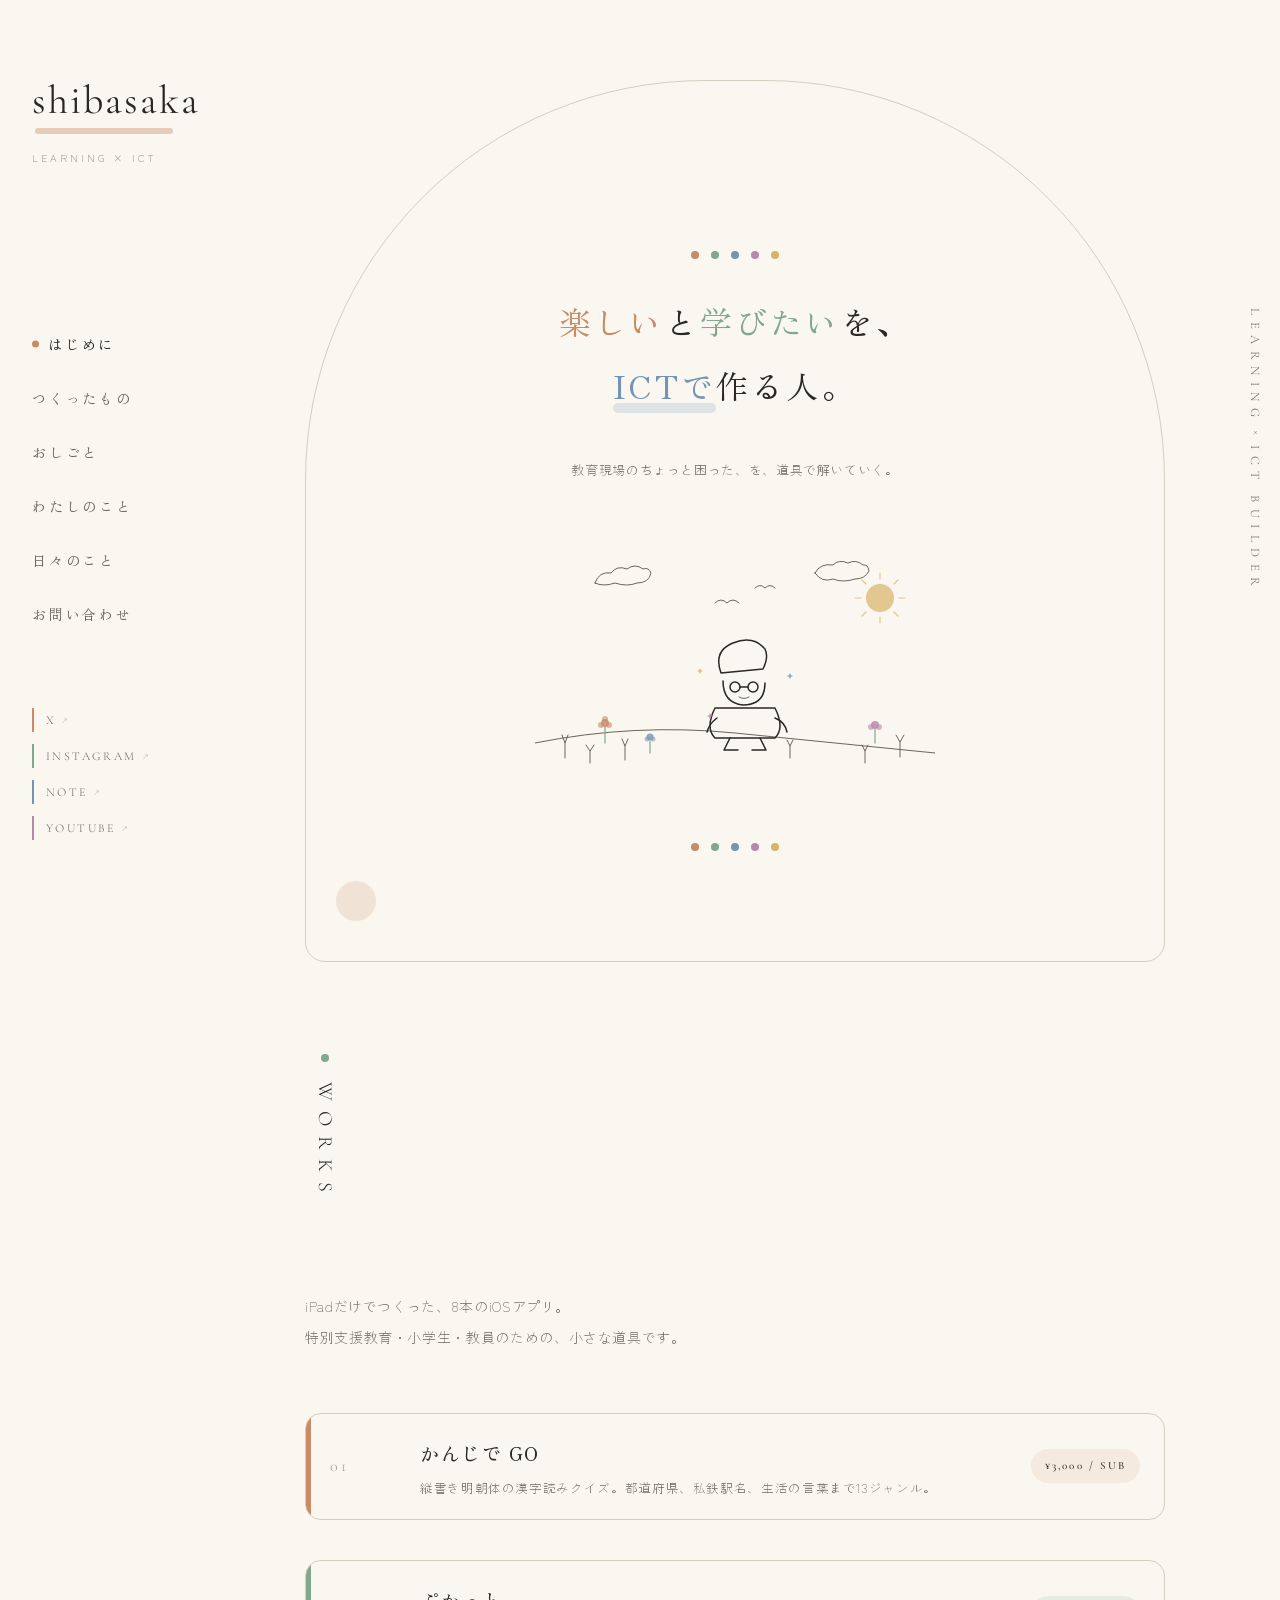
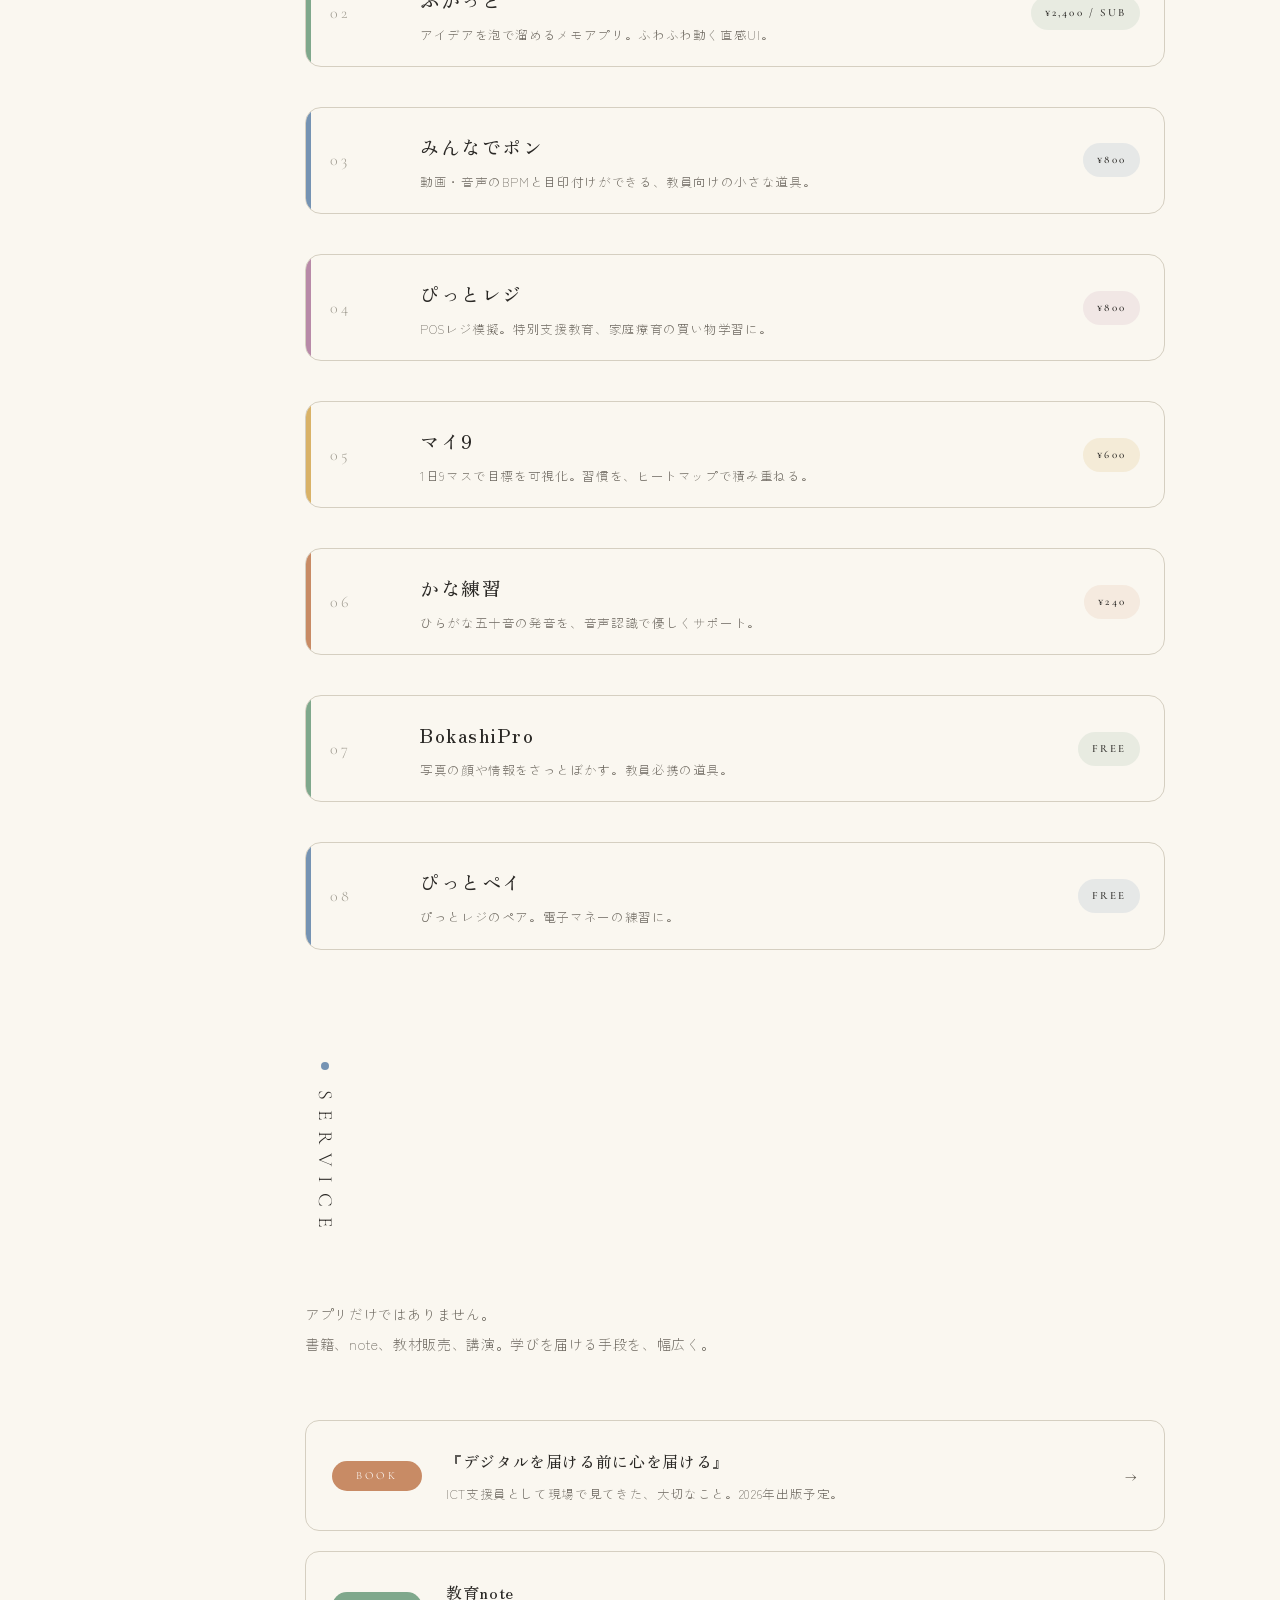
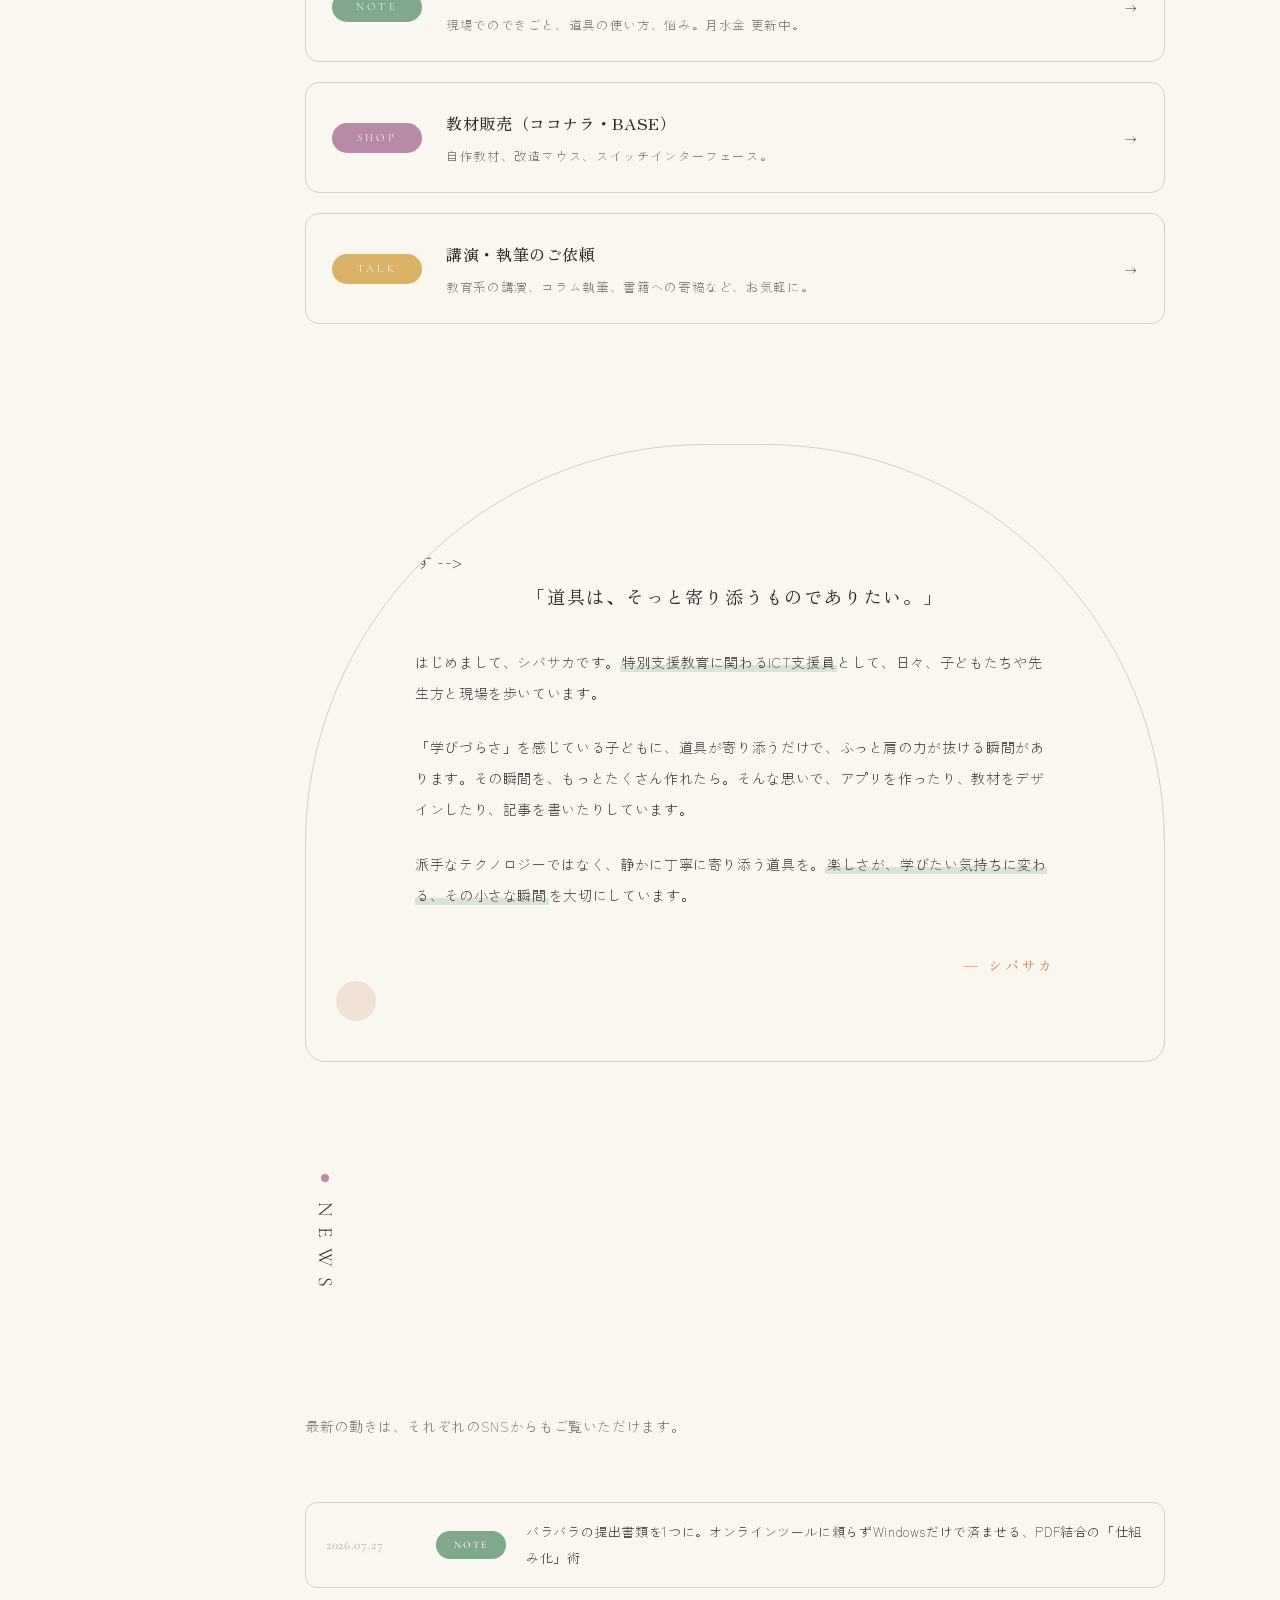
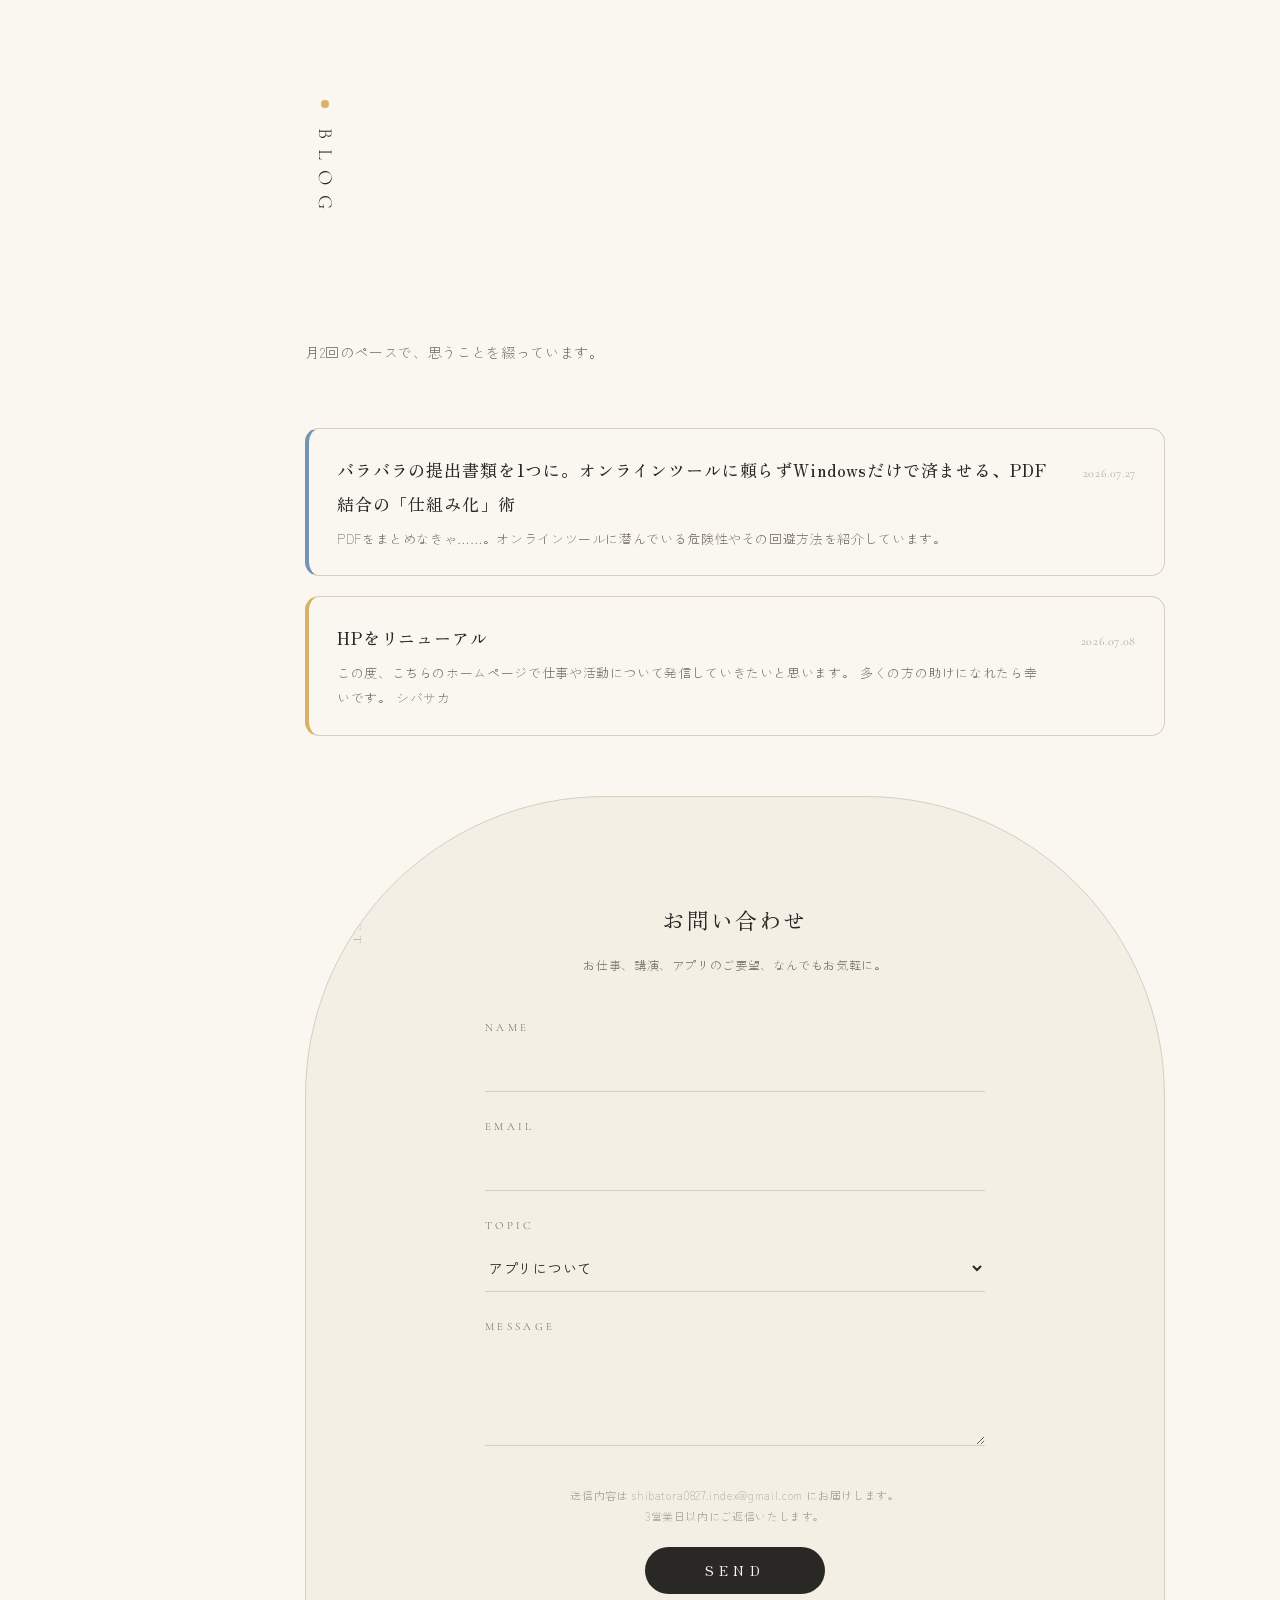
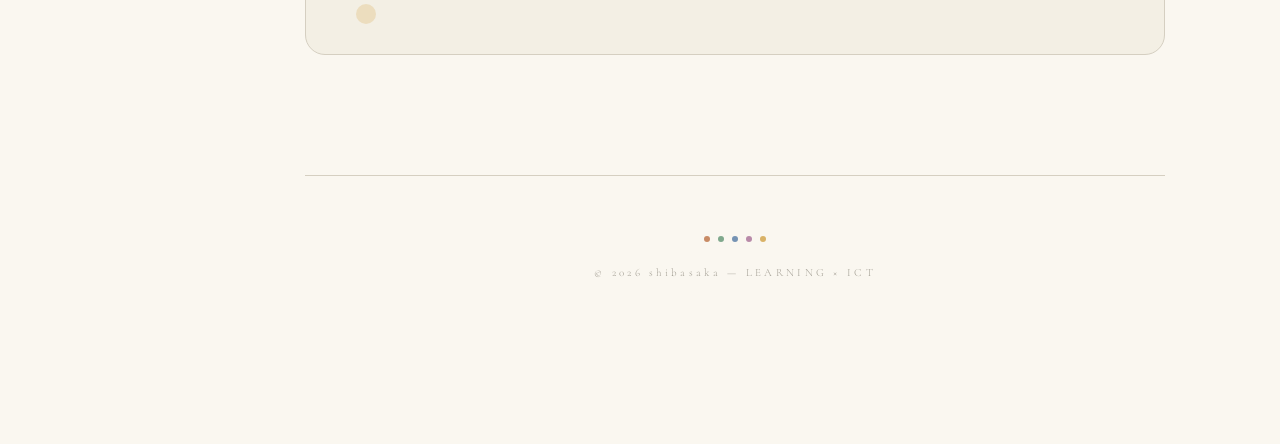
==== index.html @ 0d9b1c70 "ニュースとブログの更新" ====
<!DOCTYPE html>
<html lang="ja">
<head>
<meta charset="UTF-8">
<meta name="viewport" content="width=device-width, initial-scale=1.0">
<title>シバサカ｜楽しいと学びたいを、ICTで作る人</title>
<link rel="preconnect" href="https://fonts.googleapis.com">
<link rel="preconnect" href="https://fonts.gstatic.com" crossorigin>
<link href="https://fonts.googleapis.com/css2?family=Zen+Old+Mincho:wght@400;500;700&family=Zen+Kaku+Gothic+New:wght@300;400;500&family=Cormorant+Garamond:wght@300;400;500&display=swap" rel="stylesheet">
<style>
:root {
  --paper: #FAF7F0;
  --paper-2: #F3EFE4;
  --ink: #2A2825;
  --ink-mid: #6B665D;
  --ink-light: #A39F94;
  --line: #D5CFC1;
  /* アクセントカラー：5色をポイント使い */
  --c1: #C88B65;  /* くすみコーラル（温かみ） */
  --c2: #7FA88C;  /* くすみグリーン（自然・成長） */
  --c3: #7593B3;  /* くすみブルー（信頼・水色） */
  --c4: #B88AA8;  /* くすみパープル（遊び心） */
  --c5: #D9B267;  /* くすみゴールド（品格） */
}

* { margin: 0; padding: 0; box-sizing: border-box; }
html { scroll-behavior: smooth; }
body {
  font-family: 'Zen Kaku Gothic New', -apple-system, sans-serif;
  font-weight: 300;
  color: var(--ink);
  background: var(--paper);
  line-height: 2;
  letter-spacing: 0.04em;
  overflow-x: hidden;
}
.mincho {
  font-family: 'Zen Old Mincho', serif;
  font-weight: 400;
  letter-spacing: 0.1em;
}
a { color: inherit; text-decoration: none; transition: opacity 0.3s; }
a:hover { opacity: 0.7; }

/* ============ Layout ============ */
.layout {
  display: grid;
  grid-template-columns: 240px 1fr 50px;
  min-height: 100vh;
}

/* ============ Sidebar (left) ============ */
.sidebar {
  padding: 60px 32px;
  position: fixed;
  top: 0; left: 0;
  width: 240px; height: 100vh;
  display: flex; flex-direction: column;
  justify-content: space-between;
  background: var(--paper);
  z-index: 10;
}
.brand {
  font-family: 'Cormorant Garamond', serif;
  font-size: 40px;
  font-weight: 400;
  letter-spacing: 0.05em;
  color: var(--ink);
  position: relative;
  display: inline-block;
}
.brand::after {
  content: "";
  position: absolute;
  bottom: 6px; left: 3px;
  width: 82%; height: 6px;
  background: var(--c1);
  opacity: 0.4;
  z-index: -1;
  border-radius: 3px;
}
.brand-sub {
  font-family: 'Zen Kaku Gothic New', sans-serif;
  font-size: 10px;
  letter-spacing: 0.3em;
  color: var(--ink-mid);
  margin-top: 8px;
}
.nav-menu {
  list-style: none;
  display: flex; flex-direction: column;
  gap: 22px;
  margin-top: 80px;
}
.nav-menu li:nth-child(1) a::before { background: var(--c1); }
.nav-menu li:nth-child(2) a::before { background: var(--c2); }
.nav-menu li:nth-child(3) a::before { background: var(--c3); }
.nav-menu li:nth-child(4) a::before { background: var(--c4); }
.nav-menu li:nth-child(5) a::before { background: var(--c5); }
.nav-menu li:nth-child(6) a::before { background: var(--c1); }
.nav-menu a {
  font-family: 'Zen Old Mincho', serif;
  font-size: 14px;
  color: var(--ink-mid);
  letter-spacing: 0.2em;
  padding-left: 0;
  transition: padding-left 0.3s, color 0.3s;
  position: relative;
  display: inline-block;
}
.nav-menu a::before {
  content: "";
  position: absolute; left: -14px; top: 50%;
  width: 7px; height: 7px; border-radius: 50%;
  opacity: 0; transform: translateY(-50%);
  transition: opacity 0.3s, left 0.3s;
}
.nav-menu a:hover, .nav-menu a.active {
  padding-left: 16px; color: var(--ink);
}
.nav-menu a:hover::before, .nav-menu a.active::before {
  opacity: 1; left: 0;
}
.sns-list {
  list-style: none;
  display: flex; flex-direction: column;
  gap: 12px;
}
.sns-list li:nth-child(1) a { border-left-color: var(--c1); }
.sns-list li:nth-child(2) a { border-left-color: var(--c2); }
.sns-list li:nth-child(3) a { border-left-color: var(--c3); }
.sns-list li:nth-child(4) a { border-left-color: var(--c4); }
.sns-list a {
  font-family: 'Cormorant Garamond', serif;
  font-size: 12px;
  letter-spacing: 0.2em;
  color: var(--ink-mid);
  padding-left: 12px;
  border-left: 2px solid;
  display: flex; align-items: center; gap: 6px;
}
.sns-list a::after {
  content: "↗";
  font-size: 10px; opacity: 0.5;
}

/* ============ Right vertical text ============ */
.side-tag {
  position: fixed;
  top: 0; right: 0;
  width: 50px; height: 100vh;
  display: flex; align-items: center; justify-content: center;
  writing-mode: vertical-rl;
  font-family: 'Cormorant Garamond', serif;
  font-size: 13px;
  letter-spacing: 0.5em;
  color: var(--ink-mid);
  z-index: 5;
}
.side-tag span { color: var(--c2); }

/* ============ Main content ============ */
main {
  grid-column: 2;
  padding: 80px 20px 120px;
  max-width: 900px;
  margin: 0 auto;
  width: 100%;
}

/* Arch container */
.arch {
  background: var(--paper);
  border: 1px solid var(--line);
  border-radius: 400px 400px 20px 20px;
  padding: 100px 60px 80px;
  margin-bottom: 100px;
  position: relative;
  overflow: hidden;
}
.arch::before {
  content: "";
  position: absolute;
  top: 30px; right: 30px;
  width: 60px; height: 60px;
  background: var(--c2);
  border-radius: 50%;
  opacity: 0.15;
}
.arch::after {
  content: "";
  position: absolute;
  bottom: 40px; left: 30px;
  width: 40px; height: 40px;
  background: var(--c1);
  border-radius: 50%;
  opacity: 0.2;
}
.arch-label {
  writing-mode: vertical-rl;
  position: absolute;
  top: 60px; left: 40px;
  font-family: 'Cormorant Garamond', serif;
  font-size: 11px;
  letter-spacing: 0.5em;
  color: var(--ink-light);
  z-index: 2;
}

/* ============ Section: INTRO ============ */
.intro { text-align: center; padding-top: 40px; position: relative; z-index: 2; }
.intro-catch {
  font-size: clamp(24px, 3vw, 32px);
  line-height: 2;
  color: var(--ink);
  margin-bottom: 40px;
}
.intro-catch .h1 { color: var(--c1); position: relative; }
.intro-catch .h2 { color: var(--c2); position: relative; }
.intro-catch .h3 { color: var(--c3); position: relative; display: inline-block; }
.intro-catch .h3::after {
  content: "";
  position: absolute;
  bottom: 4px; left: 0; right: 0;
  height: 10px;
  background: var(--c3);
  opacity: 0.2;
  z-index: -1;
  border-radius: 5px;
}
.intro-sub {
  font-size: 13px;
  color: var(--ink-mid);
  margin-bottom: 60px;
}

/* 装飾ドット */
.dots {
  display: flex; justify-content: center; gap: 12px;
  margin: 30px 0;
}
.dot {
  width: 8px; height: 8px; border-radius: 50%;
}
.dot:nth-child(1) { background: var(--c1); }
.dot:nth-child(2) { background: var(--c2); }
.dot:nth-child(3) { background: var(--c3); }
.dot:nth-child(4) { background: var(--c4); }
.dot:nth-child(5) { background: var(--c5); }

/* 手描き風スケッチ */
.sketch-wrap {
  display: flex; justify-content: center;
  margin: 40px 0;
}
.sketch-wrap svg {
  max-width: 400px; height: auto;
}
.sketch { stroke: var(--ink); stroke-width: 1.5; fill: none; stroke-linecap: round; stroke-linejoin: round; }
.sketch-thin { stroke: var(--ink-mid); stroke-width: 1; fill: none; stroke-linecap: round; }

/* ============ Section title ============ */
.section-title {
  writing-mode: vertical-rl;
  font-family: 'Cormorant Garamond', serif;
  font-size: 20px;
  letter-spacing: 0.5em;
  color: var(--ink);
  padding: 20px 0;
  height: 200px;
  display: inline-block;
  margin-bottom: 20px;
  position: relative;
}
.section-title::before {
  content: "";
  position: absolute;
  top: -8px; left: 50%;
  transform: translateX(-50%);
  width: 8px; height: 8px; border-radius: 50%;
}
#works .section-title::before { background: var(--c2); }
#service .section-title::before { background: var(--c3); }
#news .section-title::before { background: var(--c4); }
#blog .section-title::before { background: var(--c5); }

.section-lead {
  font-size: 14px;
  color: var(--ink-mid);
  margin-bottom: 60px;
  line-height: 2.2;
}

/* ============ Works (apps) — カラフルに ============ */
.works-list {
  display: flex; flex-direction: column;
  gap: 40px;
}
.work-item {
  display: grid;
  grid-template-columns: 60px 1fr auto;
  gap: 30px; align-items: center;
  padding: 20px 24px;
  border: 1px solid var(--line);
  border-radius: 16px;
  background: var(--paper);
  transition: transform 0.3s, box-shadow 0.3s, border-color 0.3s;
  position: relative;
  overflow: hidden;
}
.work-item::before {
  content: "";
  position: absolute;
  top: 0; left: 0; bottom: 0;
  width: 5px;
}
.work-item:hover {
  transform: translateY(-3px);
  box-shadow: 0 8px 24px rgba(42, 40, 37, 0.08);
}
.work-item:nth-child(1)::before { background: var(--c1); }
.work-item:nth-child(1):hover { border-color: var(--c1); }
.work-item:nth-child(2)::before { background: var(--c2); }
.work-item:nth-child(2):hover { border-color: var(--c2); }
.work-item:nth-child(3)::before { background: var(--c3); }
.work-item:nth-child(3):hover { border-color: var(--c3); }
.work-item:nth-child(4)::before { background: var(--c4); }
.work-item:nth-child(4):hover { border-color: var(--c4); }
.work-item:nth-child(5)::before { background: var(--c5); }
.work-item:nth-child(5):hover { border-color: var(--c5); }
.work-item:nth-child(6)::before { background: var(--c1); }
.work-item:nth-child(6):hover { border-color: var(--c1); }
.work-item:nth-child(7)::before { background: var(--c2); }
.work-item:nth-child(7):hover { border-color: var(--c2); }
.work-item:nth-child(8)::before { background: var(--c3); }
.work-item:nth-child(8):hover { border-color: var(--c3); }

.work-num {
  font-family: 'Cormorant Garamond', serif;
  font-size: 16px;
  color: var(--ink-light);
  letter-spacing: 0.2em;
}
.work-body h3 {
  font-family: 'Zen Old Mincho', serif;
  font-size: 19px;
  font-weight: 500;
  margin-bottom: 4px;
  letter-spacing: 0.08em;
}
.work-body p {
  font-size: 12.5px;
  color: var(--ink-mid);
  line-height: 1.85;
}
.work-tag {
  font-family: 'Cormorant Garamond', serif;
  font-size: 11px;
  letter-spacing: 0.2em;
  color: var(--ink);
  padding: 6px 14px;
  border-radius: 999px;
  font-weight: 500;
}
.work-item:nth-child(1) .work-tag { background: rgba(200, 139, 101, 0.12); }
.work-item:nth-child(2) .work-tag { background: rgba(127, 168, 140, 0.15); }
.work-item:nth-child(3) .work-tag { background: rgba(117, 147, 179, 0.15); }
.work-item:nth-child(4) .work-tag { background: rgba(184, 138, 168, 0.15); }
.work-item:nth-child(5) .work-tag { background: rgba(217, 178, 103, 0.18); }
.work-item:nth-child(6) .work-tag { background: rgba(200, 139, 101, 0.12); }
.work-item:nth-child(7) .work-tag { background: rgba(127, 168, 140, 0.15); }
.work-item:nth-child(8) .work-tag { background: rgba(117, 147, 179, 0.15); }

/* ============ Service ============ */
.service-grid {
  display: grid;
  grid-template-columns: 1fr;
  gap: 20px;
}
.service-item {
  padding: 24px 26px;
  border-radius: 14px;
  background: var(--paper);
  border: 1px solid var(--line);
  display: grid;
  grid-template-columns: 90px 1fr auto;
  gap: 24px; align-items: center;
  transition: transform 0.3s, box-shadow 0.3s;
}
.service-item:hover {
  transform: translateY(-2px);
  box-shadow: 0 6px 20px rgba(42, 40, 37, 0.06);
}
.service-cat {
  font-family: 'Cormorant Garamond', serif;
  font-size: 11px;
  letter-spacing: 0.3em;
  padding: 4px 10px;
  border-radius: 999px;
  text-align: center;
}
.service-item:nth-child(1) .service-cat { background: var(--c1); color: white; }
.service-item:nth-child(2) .service-cat { background: var(--c2); color: white; }
.service-item:nth-child(3) .service-cat { background: var(--c4); color: white; }
.service-item:nth-child(4) .service-cat { background: var(--c5); color: white; }
.service-title {
  font-family: 'Zen Old Mincho', serif;
  font-size: 16px;
  font-weight: 500;
  margin-bottom: 4px;
}
.service-desc {
  font-size: 12.5px;
  color: var(--ink-mid);
}
.service-arrow {
  font-family: 'Cormorant Garamond', serif;
  color: var(--ink-mid);
  font-size: 18px;
}

/* ============ About ============ */
.about-avatar {
  display: flex;
  justify-content: center;
  margin-bottom: 30px;
  position: relative;
  z-index: 2;
}
.about-avatar-frame {
  width: 200px;
  height: 200px;
  border-radius: 50%;
  overflow: hidden;
  background: var(--paper-2);
  border: 3px solid var(--paper);
  box-shadow: 0 6px 24px rgba(42, 40, 37, 0.12);
  position: relative;
}
.about-avatar-frame::after {
  content: "";
  position: absolute;
  inset: 0;
  border-radius: 50%;
  border: 1px solid var(--c1);
  opacity: 0.35;
  pointer-events: none;
}
.about-avatar-frame img {
  width: 100%;
  height: 100%;
  object-fit: contain;
  padding: 12px;
  display: block;
}
@media (max-width: 900px) {
  .about-avatar-frame { width: 160px; height: 160px; }
}
.about-text {
  font-size: 14px;
  line-height: 2.2;
  color: var(--ink);
  max-width: 640px;
  margin: 0 auto;
  position: relative;
  z-index: 2;
}
.about-text p { margin-bottom: 24px; }
.about-text .highlight {
  background: linear-gradient(180deg, transparent 65%, rgba(127, 168, 140, 0.25) 65%);
  padding: 0 2px;
}
.about-sign {
  text-align: right;
  margin-top: 40px;
  font-family: 'Zen Old Mincho', serif;
  font-size: 14px;
  letter-spacing: 0.2em;
  color: var(--c1);
}

/* ============ News ============ */
.news-list {
  display: flex; flex-direction: column;
  gap: 14px;
}
.news-row {
  display: grid;
  grid-template-columns: 90px 70px 1fr;
  gap: 20px;
  padding: 16px 20px;
  background: var(--paper);
  border-radius: 12px;
  border: 1px solid var(--line);
  font-size: 13px;
  align-items: center;
  transition: transform 0.2s;
}
.news-row:hover { transform: translateX(6px); }
.news-row time {
  font-family: 'Cormorant Garamond', serif;
  color: var(--ink-light);
}
.news-row .platform {
  font-family: 'Cormorant Garamond', serif;
  font-size: 10px;
  letter-spacing: 0.2em;
  padding: 4px 10px;
  border-radius: 999px;
  text-align: center;
  color: white;
  font-weight: 500;
}
.platform.note { background: var(--c2); }
.platform.x { background: var(--c3); }
.platform.ig { background: var(--c4); }
.news-row .text { color: var(--ink); }

/* ============ Blog ============ */
.blog-list {
  display: grid;
  grid-template-columns: 1fr;
  gap: 20px;
}
.blog-item {
  padding: 24px 28px;
  background: var(--paper);
  border-radius: 14px;
  border: 1px solid var(--line);
  border-left: 4px solid;
  display: grid;
  grid-template-columns: 1fr auto;
  gap: 30px;
  align-items: baseline;
  transition: transform 0.3s;
}
.blog-item:hover { transform: translateY(-2px); }
.blog-item:nth-child(1) { border-left-color: var(--c5); }
.blog-item:nth-child(2) { border-left-color: var(--c2); }
.blog-item:nth-child(3) { border-left-color: var(--c1); }
.blog-title {
  font-family: 'Zen Old Mincho', serif;
  font-size: 17px;
  font-weight: 500;
  margin-bottom: 6px;
  letter-spacing: 0.05em;
}
.blog-excerpt {
  font-size: 13px;
  color: var(--ink-mid);
  line-height: 1.9;
}
.blog-date {
  font-family: 'Cormorant Garamond', serif;
  color: var(--ink-light);
  font-size: 12px;
  white-space: nowrap;
}

/* ============ Contact form ============ */
.contact-arch {
  background: var(--paper-2);
  border: 1px solid var(--line);
  border-radius: 300px 300px 20px 20px;
  padding: 100px 60px 60px;
  margin-top: 60px;
  position: relative;
  overflow: hidden;
}
.contact-arch::before {
  content: "";
  position: absolute;
  top: 40px; right: 60px;
  width: 30px; height: 30px;
  background: var(--c4);
  border-radius: 50%;
  opacity: 0.25;
}
.contact-arch::after {
  content: "";
  position: absolute;
  bottom: 30px; left: 50px;
  width: 20px; height: 20px;
  background: var(--c5);
  border-radius: 50%;
  opacity: 0.3;
}
form { max-width: 500px; margin: 0 auto; position: relative; z-index: 2; }
.form-row { margin-bottom: 24px; }
.form-row label {
  display: block;
  font-family: 'Cormorant Garamond', serif;
  font-size: 11px;
  letter-spacing: 0.3em;
  color: var(--ink-mid);
  margin-bottom: 8px;
}
.form-row input,
.form-row select,
.form-row textarea {
  width: 100%;
  padding: 12px 0;
  border: none;
  border-bottom: 1px solid var(--line);
  background: transparent;
  font-family: inherit;
  font-size: 14px;
  color: var(--ink);
  letter-spacing: 0.05em;
  transition: border-color 0.3s;
}
.form-row input:focus,
.form-row select:focus,
.form-row textarea:focus {
  outline: none;
  border-bottom-color: var(--c2);
}
.form-row textarea { resize: vertical; min-height: 100px; }
.form-note {
  font-size: 11px;
  color: var(--ink-light);
  text-align: center;
  margin: 30px 0 20px;
  line-height: 1.9;
}
.btn-submit {
  display: block;
  margin: 0 auto;
  padding: 14px 60px;
  background: var(--ink);
  color: var(--paper);
  border: none;
  border-radius: 999px;
  font-family: 'Zen Old Mincho', serif;
  font-size: 13px;
  letter-spacing: 0.4em;
  cursor: pointer;
  transition: background 0.3s, transform 0.2s;
}
.btn-submit:hover { background: var(--c1); transform: translateY(-2px); }

/* ============ Footer ============ */
footer {
  padding: 60px 0 40px;
  text-align: center;
  border-top: 1px solid var(--line);
  margin-top: 120px;
  position: relative;
}
.footer-copy {
  font-family: 'Cormorant Garamond', serif;
  font-size: 11px;
  letter-spacing: 0.3em;
  color: var(--ink-light);
}
.footer-dots {
  display: flex; justify-content: center; gap: 8px;
  margin-bottom: 20px;
}
.footer-dots .dot { width: 6px; height: 6px; }

/* ============ Responsive ============ */
@media (max-width: 900px) {
  .layout { grid-template-columns: 1fr; }
  .sidebar {
    position: relative;
    width: 100%; height: auto;
    padding: 30px 24px;
    display: block;
  }
  .brand { font-size: 32px; text-align: center; display: block; }
  .brand-sub { text-align: center; }
  .nav-menu {
    flex-direction: row; flex-wrap: wrap;
    justify-content: center; margin-top: 24px;
    gap: 16px;
  }
  .sns-list {
    flex-direction: row; justify-content: center;
    margin-top: 20px; gap: 16px;
  }
  .sns-list a { border-left: none; padding-left: 0; }
  .side-tag { display: none; }
  main { grid-column: 1; padding: 40px 20px; max-width: 100%; }
  .arch, .contact-arch { padding: 60px 24px 40px; border-radius: 200px 200px 12px 12px; }
  .arch-label { display: none; }
  .work-item { grid-template-columns: 40px 1fr; gap: 16px; padding: 16px 20px 16px 24px; }
  .work-tag { grid-column: 1 / -1; justify-self: start; margin-top: 4px; }
  .service-item { grid-template-columns: 1fr; gap: 8px; }
  .news-row { grid-template-columns: 70px 55px 1fr; gap: 10px; font-size: 12px; padding: 12px 14px; }
}
</style>
</head>
<body>

<div class="layout">

<!-- LEFT SIDEBAR -->
<aside class="sidebar">
  <div>
    <div class="brand">shibasaka</div>
    <div class="brand-sub">LEARNING × ICT</div>
  </div>
  <nav>
    <ul class="nav-menu">
      <li><a href="#intro" class="active">はじめに</a></li>
      <li><a href="#works">つくったもの</a></li>
      <li><a href="#service">おしごと</a></li>
      <li><a href="#about">わたしのこと</a></li>
      <li><a href="#blog">日々のこと</a></li>
      <li><a href="#contact">お問い合わせ</a></li>
    </ul>
  </nav>
  <ul class="sns-list">
    <li><a href="https://x.com/shibaba0827" target="_blank">X</a></li>
    <li><a href="https://www.instagram.com/shiba_ict_support" target="_blank">INSTAGRAM</a></li>
    <li><a href="https://note.com/shibababa0827" target="_blank">NOTE</a></li>
    <li><a href="https://www.youtube.com/@help-ICT-Teacher" target="_blank">YOUTUBE</a></li>
  </ul>
</aside>

<!-- RIGHT VERTICAL TAG -->
<div class="side-tag">LEARNING <span>×</span> ICT BUILDER</div>

<main>

<!-- INTRO ARCH -->
<section id="intro" class="arch">
  <div class="arch-label">INTRO</div>
  <div class="intro">
    <div class="dots">
      <span class="dot"></span>
      <span class="dot"></span>
      <span class="dot"></span>
      <span class="dot"></span>
      <span class="dot"></span>
    </div>
    <p class="mincho intro-catch">
      <span class="h1">楽しい</span>と<span class="h2">学びたい</span>を、<br>
      <span class="h3">ICTで</span>作る人。
    </p>
    <p class="intro-sub">教育現場のちょっと困った、を、道具で解いていく。</p>

    <!-- 手描き風スケッチ：草原＋雲＋シバさん＋色付きハート/花 -->
    <div class="sketch-wrap">
      <svg viewBox="0 0 400 260" xmlns="http://www.w3.org/2000/svg">
        <!-- 雲 -->
        <path class="sketch-thin" d="M60 40 q4 -12 16 -10 q6 -8 16 -4 q8 -6 16 0 q6 -2 8 4 q-2 10 -14 10 q-10 4 -22 0 q-12 4 -20 0 z"/>
        <path class="sketch-thin" d="M280 30 q5 -10 18 -8 q6 -6 15 -2 q8 -4 15 2 q5 -1 6 6 q-4 8 -14 8 q-12 4 -22 0 q-11 4 -18 -6 z"/>
        <!-- 鳥 -->
        <path class="sketch-thin" d="M180 60 q6 -6 12 0 q6 -6 12 0"/>
        <path class="sketch-thin" d="M220 45 q5 -5 10 0 q5 -5 10 0"/>
        <!-- 太陽（色付き） -->
        <circle cx="345" cy="55" r="14" fill="#D9B267" opacity="0.7"/>
        <g stroke="#D9B267" stroke-width="1.2" fill="none" stroke-linecap="round" opacity="0.7">
          <line x1="345" y1="30" x2="345" y2="36"/>
          <line x1="345" y1="74" x2="345" y2="80"/>
          <line x1="320" y1="55" x2="326" y2="55"/>
          <line x1="364" y1="55" x2="370" y2="55"/>
          <line x1="327" y1="37" x2="331" y2="41"/>
          <line x1="359" y1="69" x2="363" y2="73"/>
          <line x1="327" y1="73" x2="331" y2="69"/>
          <line x1="359" y1="41" x2="363" y2="37"/>
        </g>
        <!-- 草原の線 -->
        <path class="sketch-thin" d="M0 200 q100 -20 200 -10 t200 20"/>
        <!-- 草 -->
        <g class="sketch-thin">
          <path d="M30 215 l0 -15 m-3 -8 l3 8 l3 -8"/>
          <path d="M55 220 l0 -12 m-4 -6 l4 6 l4 -6"/>
          <path d="M90 217 l0 -14 m-3 -7 l3 7 l3 -7"/>
          <path d="M330 220 l0 -12 m-3 -6 l3 6 l3 -6"/>
          <path d="M365 214 l0 -15 m-4 -7 l4 7 l4 -7"/>
          <path d="M255 215 l0 -12 m-3 -6 l3 6 l3 -6"/>
        </g>
        <!-- 花（色付き） -->
        <g transform="translate(70,200)">
          <line x1="0" y1="0" x2="0" y2="-16" stroke="#7FA88C" stroke-width="1.2" stroke-linecap="round"/>
          <circle cx="0" cy="-20" r="4" fill="#C88B65" opacity="0.85"/>
          <circle cx="-4" cy="-18" r="3" fill="#C88B65" opacity="0.6"/>
          <circle cx="4" cy="-18" r="3" fill="#C88B65" opacity="0.6"/>
          <circle cx="0" cy="-24" r="3" fill="#C88B65" opacity="0.6"/>
        </g>
        <g transform="translate(340,200)">
          <line x1="0" y1="0" x2="0" y2="-14" stroke="#7FA88C" stroke-width="1.2" stroke-linecap="round"/>
          <circle cx="0" cy="-18" r="4" fill="#B88AA8" opacity="0.85"/>
          <circle cx="-4" cy="-16" r="3" fill="#B88AA8" opacity="0.6"/>
          <circle cx="4" cy="-16" r="3" fill="#B88AA8" opacity="0.6"/>
        </g>
        <g transform="translate(115,210)">
          <line x1="0" y1="0" x2="0" y2="-12" stroke="#7FA88C" stroke-width="1.2" stroke-linecap="round"/>
          <circle cx="0" cy="-16" r="3.5" fill="#7593B3" opacity="0.8"/>
          <circle cx="-3" cy="-14" r="2.5" fill="#7593B3" opacity="0.55"/>
          <circle cx="3" cy="-14" r="2.5" fill="#7593B3" opacity="0.55"/>
        </g>
        <!-- シバさん（線画） -->
        <g class="sketch">
          <!-- 髪 -->
          <path d="M186 130 q-8 -22 12 -30 q20 -8 32 6 q4 8 -2 20 z"/>
          <!-- 顔 -->
          <path d="M188 138 q0 22 20 24 q22 0 22 -22"/>
          <!-- メガネ -->
          <circle cx="200" cy="144" r="5" fill="none"/>
          <circle cx="218" cy="144" r="5" fill="none"/>
          <line x1="205" y1="144" x2="213" y2="144"/>
          <!-- 口 -->
          <path d="M204 154 q5 3 10 0" class="sketch-thin"/>
          <!-- 体 -->
          <path d="M180 165 q-10 20 0 30 l60 0 q10 -10 0 -30 z"/>
          <!-- 腕 -->
          <path d="M182 175 q-8 6 -10 14"/>
          <path d="M240 175 q10 4 12 14"/>
          <!-- 足 -->
          <path d="M195 195 l-6 12 l14 0"/>
          <path d="M225 195 l6 12 l-14 0"/>
        </g>
        <!-- シバさんの周りに小さなキラキラ -->
        <g fill="none" stroke-width="1.2" stroke-linecap="round">
          <path d="M165 130 l0 -4 m-2 2 l4 0" stroke="#D9B267"/>
          <path d="M255 135 l0 -4 m-2 2 l4 0" stroke="#7593B3"/>
          <path d="M175 175 l0 -4 m-2 2 l4 0" stroke="#B88AA8"/>
        </g>
      </svg>
    </div>
    <div class="dots">
      <span class="dot"></span>
      <span class="dot"></span>
      <span class="dot"></span>
      <span class="dot"></span>
      <span class="dot"></span>
    </div>
  </div>
</section>

<!-- WORKS -->
<section id="works">
  <span class="section-title">WORKS</span>
  <p class="section-lead">
    iPadだけでつくった、8本のiOSアプリ。<br>
    特別支援教育・小学生・教員のための、小さな道具です。
  </p>
  <div class="works-list">
    <div class="work-item">
      <div class="work-num">01</div>
      <div class="work-body">
        <h3>かんじで GO</h3>
        <p>縦書き明朝体の漢字読みクイズ。都道府県、私鉄駅名、生活の言葉まで13ジャンル。</p>
      </div>
      <span class="work-tag">¥3,000 / SUB</span>
    </div>
    <div class="work-item">
      <div class="work-num">02</div>
      <div class="work-body">
        <h3>ぷかっと</h3>
        <p>アイデアを泡で溜めるメモアプリ。ふわふわ動く直感UI。</p>
      </div>
      <span class="work-tag">¥2,400 / SUB</span>
    </div>
    <div class="work-item">
      <div class="work-num">03</div>
      <div class="work-body">
        <h3>みんなでポン</h3>
        <p>動画・音声のBPMと目印付けができる、教員向けの小さな道具。</p>
      </div>
      <span class="work-tag">¥800</span>
    </div>
    <div class="work-item">
      <div class="work-num">04</div>
      <div class="work-body">
        <h3>ぴっとレジ</h3>
        <p>POSレジ模擬。特別支援教育、家庭療育の買い物学習に。</p>
      </div>
      <span class="work-tag">¥800</span>
    </div>
    <div class="work-item">
      <div class="work-num">05</div>
      <div class="work-body">
        <h3>マイ9</h3>
        <p>1日9マスで目標を可視化。習慣を、ヒートマップで積み重ねる。</p>
      </div>
      <span class="work-tag">¥600</span>
    </div>
    <div class="work-item">
      <div class="work-num">06</div>
      <div class="work-body">
        <h3>かな練習</h3>
        <p>ひらがな五十音の発音を、音声認識で優しくサポート。</p>
      </div>
      <span class="work-tag">¥240</span>
    </div>
    <div class="work-item">
      <div class="work-num">07</div>
      <div class="work-body">
        <h3>BokashiPro</h3>
        <p>写真の顔や情報をさっとぼかす。教員必携の道具。</p>
      </div>
      <span class="work-tag">FREE</span>
    </div>
    <div class="work-item">
      <div class="work-num">08</div>
      <div class="work-body">
        <h3>ぴっとペイ</h3>
        <p>ぴっとレジのペア。電子マネーの練習に。</p>
      </div>
      <span class="work-tag">FREE</span>
    </div>
  </div>
</section>

<!-- SERVICE -->
<section id="service" style="margin-top: 120px;">
  <span class="section-title">SERVICE</span>
  <p class="section-lead">
    アプリだけではありません。<br>
    書籍、note、教材販売、講演。学びを届ける手段を、幅広く。
  </p>
  <div class="service-grid">
    <div class="service-item">
      <span class="service-cat">BOOK</span>
      <div>
        <div class="service-title">『デジタルを届ける前に心を届ける』</div>
        <div class="service-desc">ICT支援員として現場で見てきた、大切なこと。2026年出版予定。</div>
      </div>
      <span class="service-arrow">→</span>
    </div>
    <div class="service-item">
      <span class="service-cat">NOTE</span>
      <div>
        <div class="service-title">教育note</div>
        <div class="service-desc">現場でのできごと、道具の使い方、悩み。月水金 更新中。</div>
      </div>
      <span class="service-arrow">→</span>
    </div>
    <div class="service-item">
      <span class="service-cat">SHOP</span>
      <div>
        <div class="service-title">教材販売（ココナラ・BASE）</div>
        <div class="service-desc">自作教材、改造マウス、スイッチインターフェース。</div>
      </div>
      <span class="service-arrow">→</span>
    </div>
    <div class="service-item">
      <span class="service-cat">TALK</span>
      <div>
        <div class="service-title">講演・執筆のご依頼</div>
        <div class="service-desc">教育系の講演、コラム執筆、書籍への寄稿など、お気軽に。</div>
      </div>
      <span class="service-arrow">→</span>
    </div>
  </div>
</section>

<!-- ABOUT -->
<section id="about" class="arch" style="margin-top: 120px;">
  <div class="arch-label">ABOUT</div>
  <!-- <div class="about-avatar">
    <div class="about-avatar-frame">
      <img src="shibasaka_avatar_v2.png" alt="シバサカ">
    </div>
  </div> -->
  <!-- ↑ アバター画像を追加する時にコメント（<!-- と -->）を外す -->
  <div class="about-text">
    <p class="mincho" style="font-size: 18px; text-align: center; margin-bottom: 30px;">
      「道具は、そっと寄り添うものでありたい。」
    </p>
    <p>
      はじめまして、シバサカです。<span class="highlight">特別支援教育に関わるICT支援員</span>として、日々、子どもたちや先生方と現場を歩いています。
    </p>
    <p>
      「学びづらさ」を感じている子どもに、道具が寄り添うだけで、ふっと肩の力が抜ける瞬間があります。その瞬間を、もっとたくさん作れたら。そんな思いで、アプリを作ったり、教材をデザインしたり、記事を書いたりしています。
    </p>
    <p>
      派手なテクノロジーではなく、静かに丁寧に寄り添う道具を。<span class="highlight">楽しさが、学びたい気持ちに変わる、その小さな瞬間</span>を大切にしています。
    </p>
    <div class="about-sign mincho">— シバサカ</div>
  </div>
</section>

<!-- NEWS -->
<section id="news" style="margin-top: 120px;">
  <span class="section-title">NEWS</span>
  <p class="section-lead">最新の動きは、それぞれのSNSからもご覧いただけます。</p>
  <div class="news-list">
        <div class="news-row">
      <time>2026.07.27</time>
      <span class="platform note">NOTE</span>
      <span class="text">バラバラの提出書類を1つに。オンラインツールに頼らずWindowsだけで済ませる、PDF結合の「仕組み化」術</span>
    </div>
  </div>
</section>

<!-- BLOG -->
<section id="blog" style="margin-top: 120px;">
  <span class="section-title">BLOG</span>
  <p class="section-lead">月2回のペースで、思うことを綴っています。</p>
  <div class="blog-list">     <a href="https://note.com/shibababa0827/n/nbebc513260d7" target="_blank" rel="noopener" class="blog-item" style="border-left-color: var(--c3); text-decoration: none; color: inherit;">
      <div>
        <h3 class="blog-title">バラバラの提出書類を1つに。オンラインツールに頼らずWindowsだけで済ませる、PDF結合の「仕組み化」術</h3>
        <p class="blog-excerpt">PDFをまとめなきゃ……。オンラインツールに潜んでいる危険性やその回避方法を紹介しています。</p>
      </div>
      <time class="blog-date">2026.07.27</time>
    </a>
    <a href="undefined" target="_blank" rel="noopener" class="blog-item" style="border-left-color: var(--c5); text-decoration: none; color: inherit;">
      <div>
        <h3 class="blog-title">HPをリニューアル</h3>
        <p class="blog-excerpt">この度、こちらのホームページで仕事や活動について発信していきたいと思います。
多くの方の助けになれたら幸いです。

シバサカ</p>
      </div>
      <time class="blog-date">2026.07.08</time>
    </a></div>
</section>

<!-- CONTACT -->
<section id="contact" class="contact-arch">
  <div class="arch-label">CONTACT</div>
  <p class="mincho" style="text-align: center; font-size: 22px; margin-bottom: 12px; position: relative; z-index: 2;">
    お問い合わせ
  </p>
  <p style="text-align: center; font-size: 12px; color: var(--ink-mid); margin-bottom: 40px; position: relative; z-index: 2;">
    お仕事、講演、アプリのご要望、なんでもお気軽に。
  </p>
  <form id="contactForm" action="https://formspree.io/f/xrewddoq" method="POST">
    <div class="form-row">
      <label>NAME</label>
      <input type="text" name="name" required>
    </div>
    <div class="form-row">
      <label>EMAIL</label>
      <input type="email" name="email" required>
    </div>
    <div class="form-row">
      <label>TOPIC</label>
      <select name="topic">
        <option>アプリについて</option>
        <option>書籍・執筆のご依頼</option>
        <option>講演のご依頼</option>
        <option>教材のご購入について</option>
        <option>その他</option>
      </select>
    </div>
    <div class="form-row">
      <label>MESSAGE</label>
      <textarea name="message" required></textarea>
    </div>
    <p class="form-note">
      送信内容は shibatora0827.index@gmail.com にお届けします。<br>
      3営業日以内にご返信いたします。
    </p>
    <button type="submit" class="btn-submit">SEND</button>
  </form>
</section>

<footer>
  <div class="footer-dots">
    <span class="dot"></span>
    <span class="dot"></span>
    <span class="dot"></span>
    <span class="dot"></span>
    <span class="dot"></span>
  </div>
  <p class="footer-copy">© 2026 shibasaka — LEARNING × ICT</p>
</footer>

</main>

</div>

<script>
const menuLinks = document.querySelectorAll('.nav-menu a');
menuLinks.forEach(link => {
  link.addEventListener('click', e => {
    e.preventDefault();
    const target = document.querySelector(link.getAttribute('href'));
    if (target) target.scrollIntoView({behavior: 'smooth', block: 'start'});
    menuLinks.forEach(l => l.classList.remove('active'));
    link.classList.add('active');
  });
});

const sections = document.querySelectorAll('section[id]');
window.addEventListener('scroll', () => {
  let current = '';
  sections.forEach(sec => {
    const top = sec.offsetTop - 150;
    if (window.scrollY >= top) current = sec.id;
  });
  menuLinks.forEach(l => {
    l.classList.remove('active');
    if (l.getAttribute('href') === '#' + current) l.classList.add('active');
  });
});

document.getElementById('contactForm').addEventListener('submit', e => {
  if (e.currentTarget.action.includes('YOUR_FORM_ID')) {
    e.preventDefault();
    alert('デモ版です。\n本番では Formspree でフォームを作成し、フォームIDを設定してください。\n\n' +
      Array.from(new FormData(e.target)).map(([k,v]) => k+' : '+v).join('\n'));
  }
});
</script>

</body>
</html>
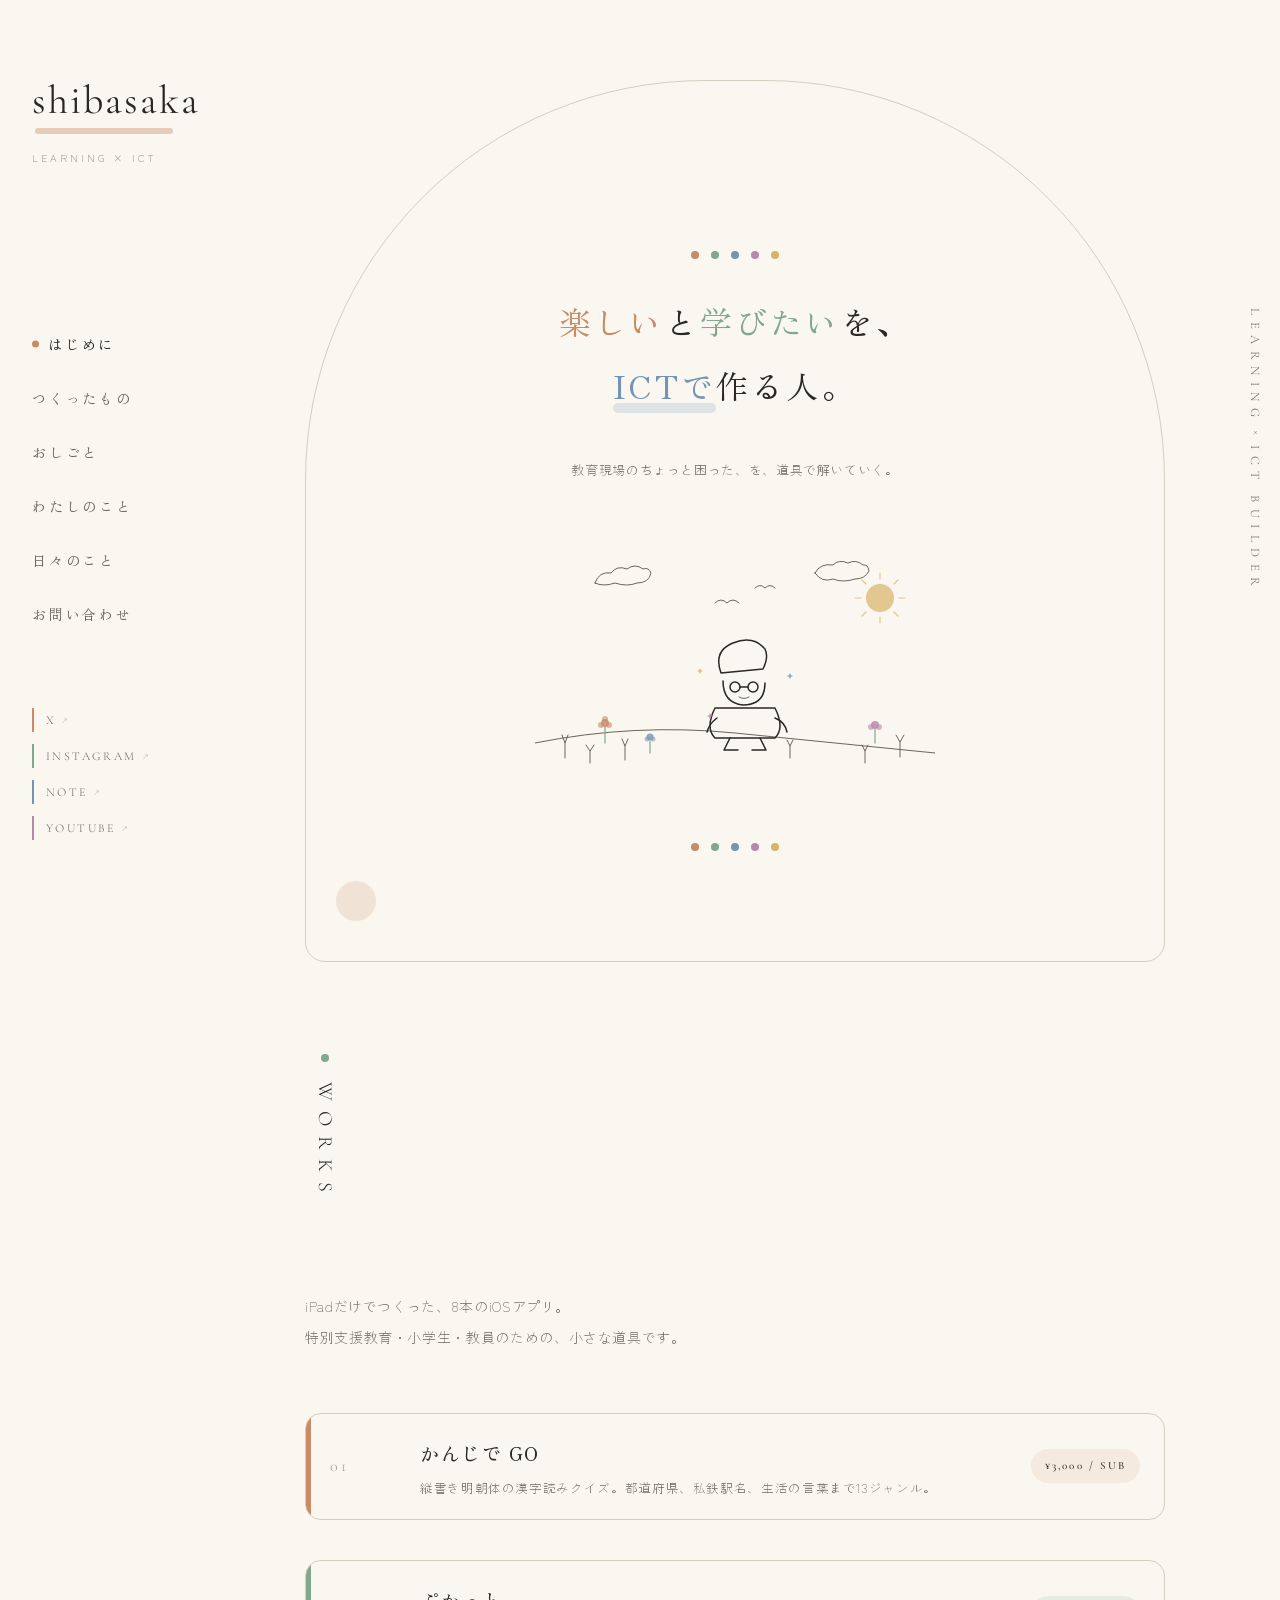
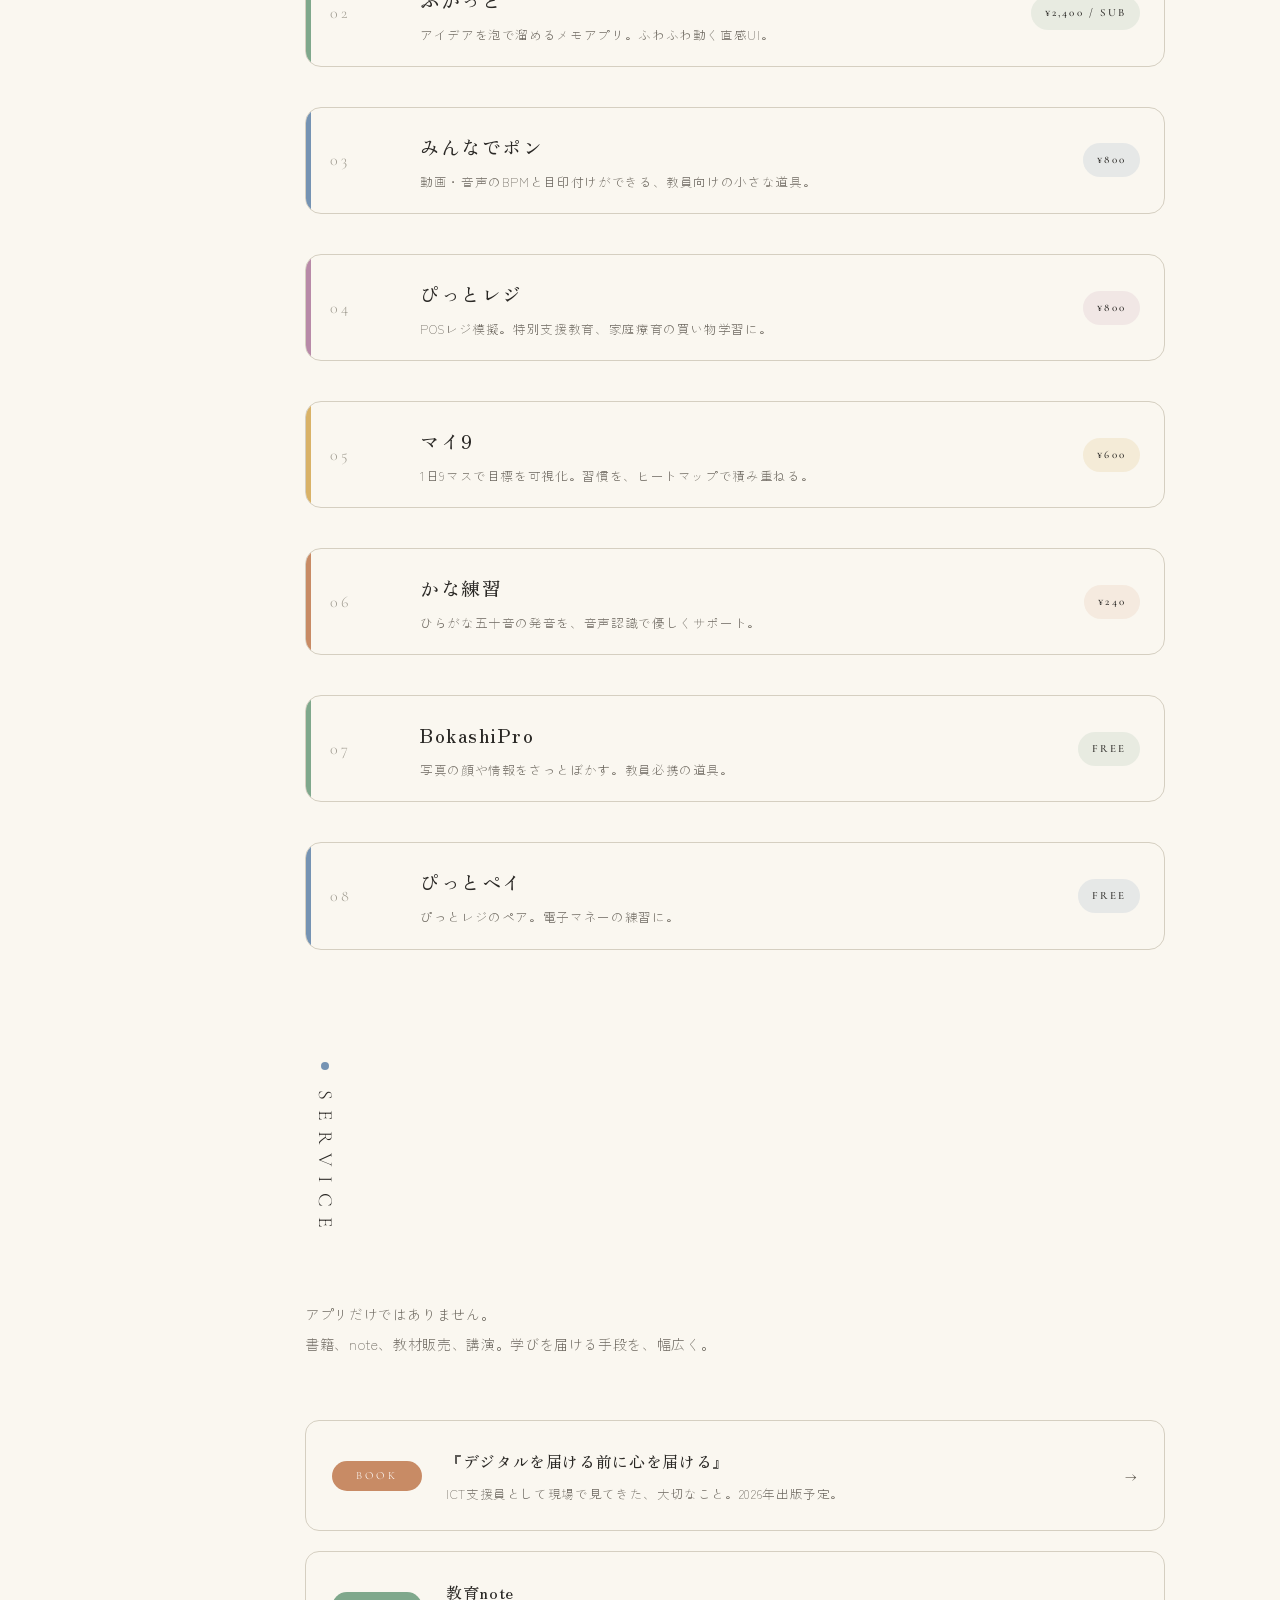
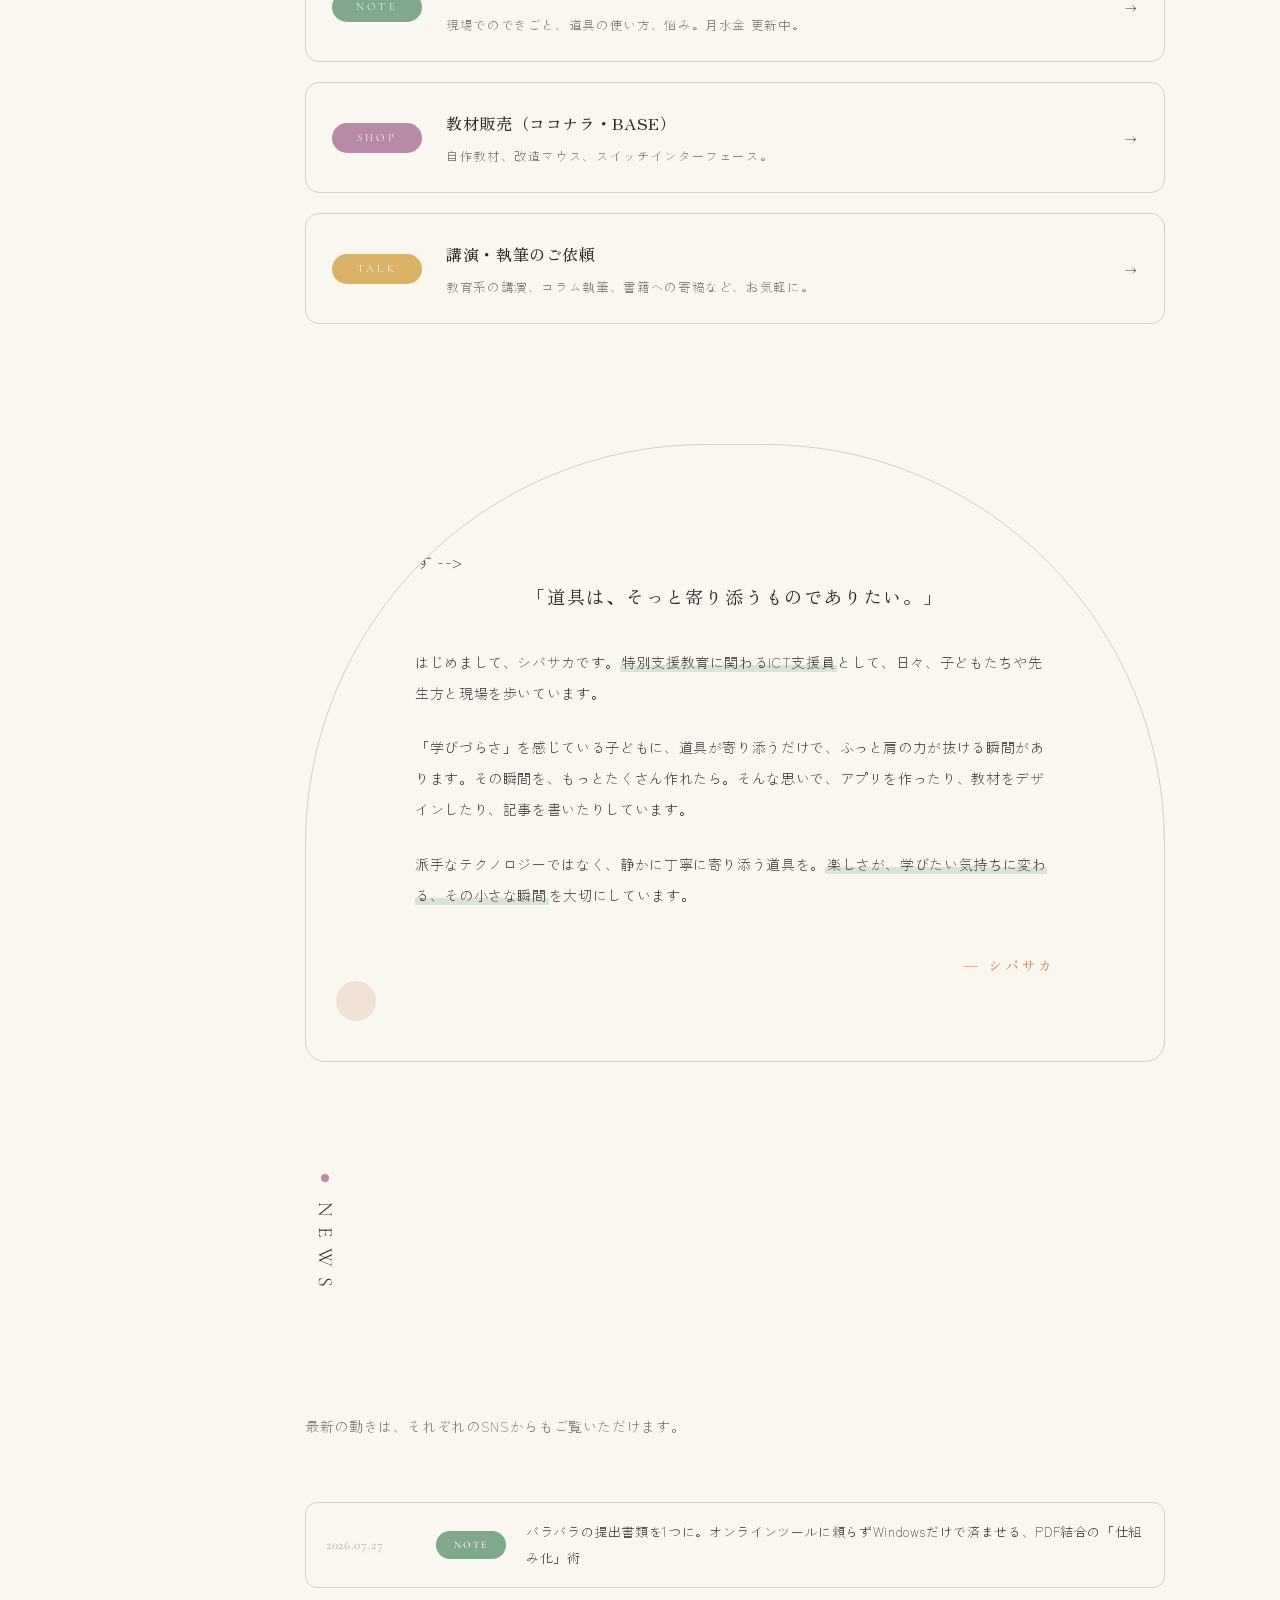
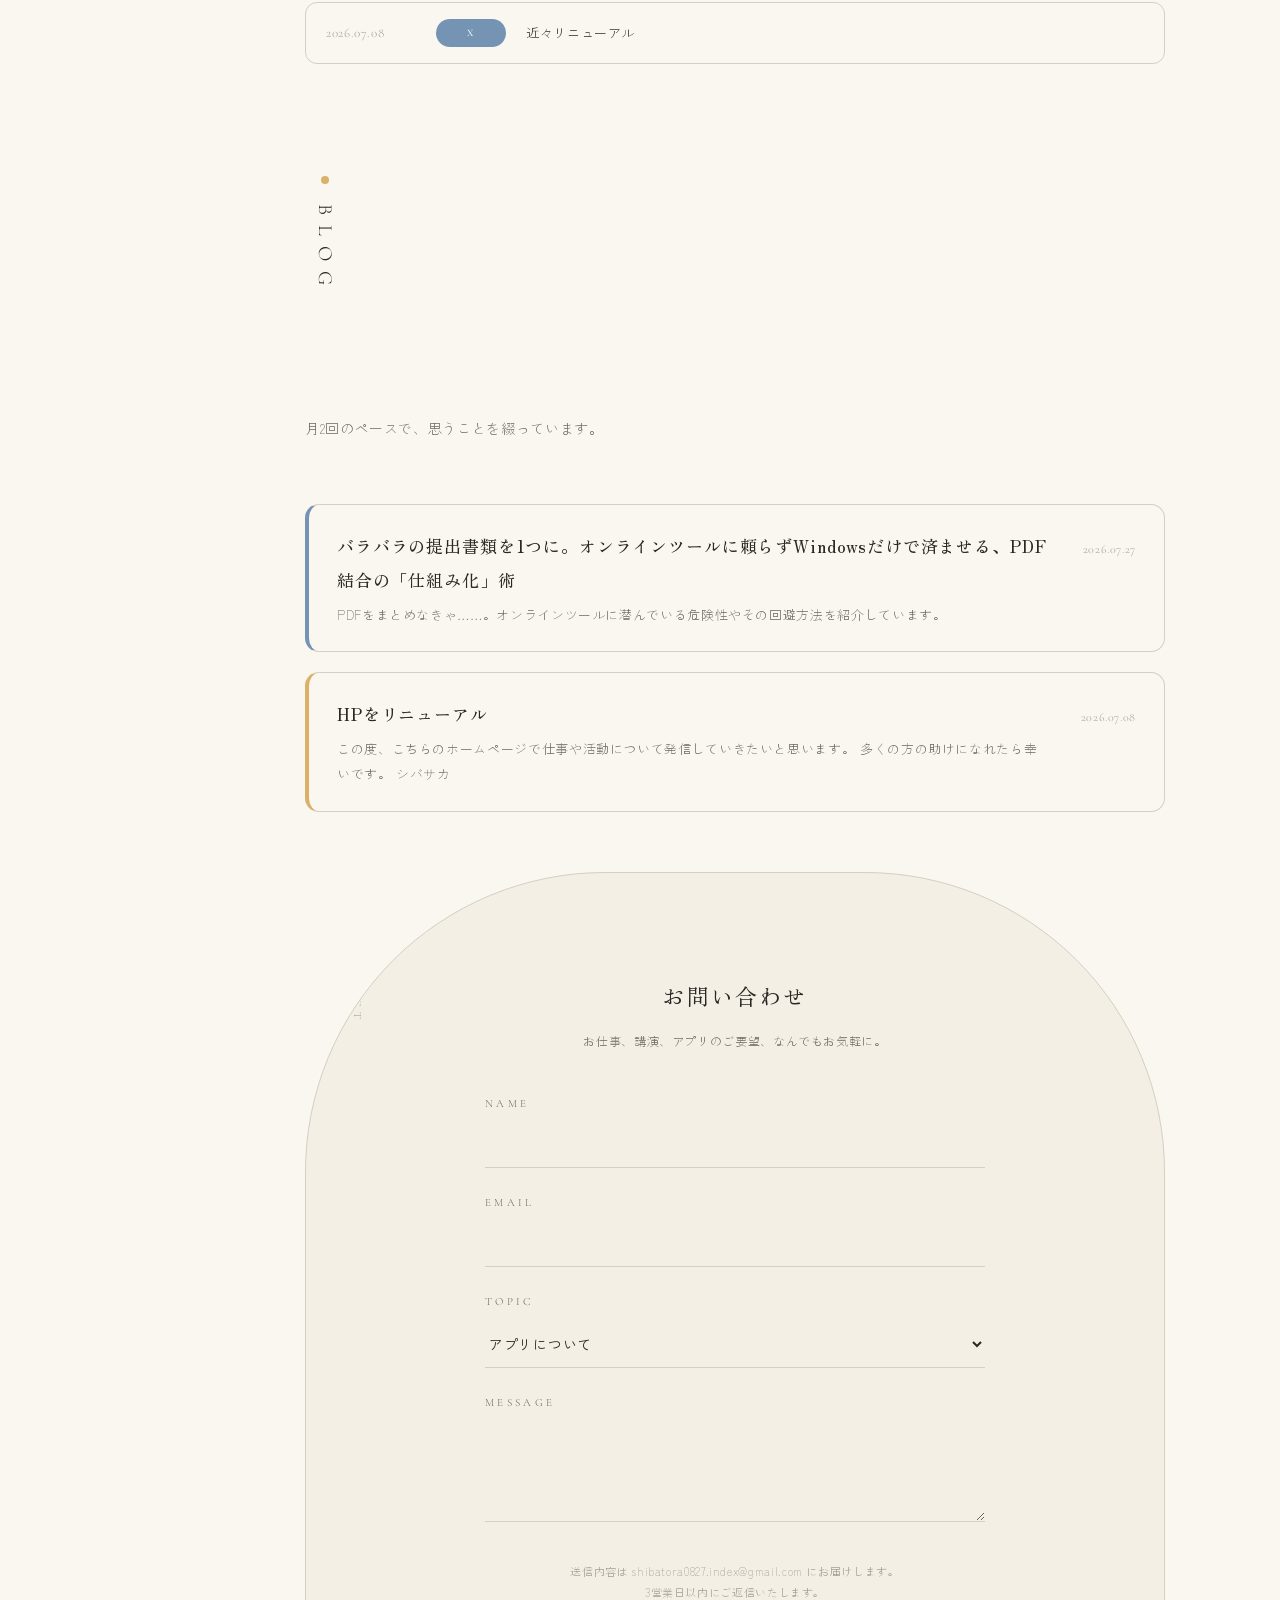
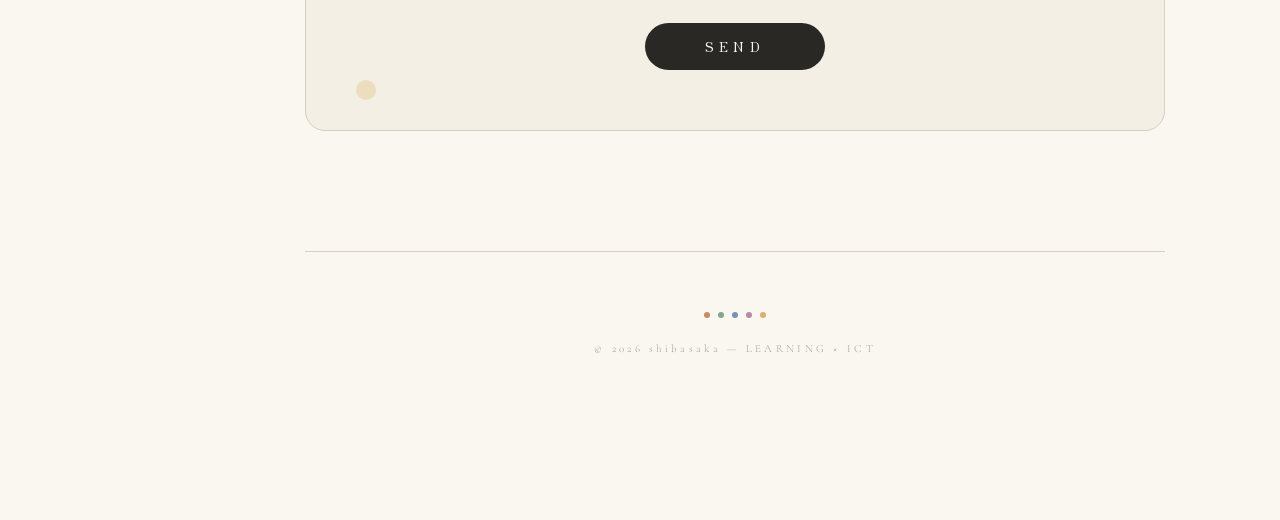
==== commit 265f52e4: "Merge: news updates & add privacy/support pages" ====
--- a/index.html
+++ b/index.html
@@ -981,10 +981,15 @@
   <span class="section-title">NEWS</span>
   <p class="section-lead">最新の動きは、それぞれのSNSからもご覧いただけます。</p>
   <div class="news-list">
-        <div class="news-row">
+    <div class="news-row">
       <time>2026.07.27</time>
       <span class="platform note">NOTE</span>
       <span class="text">バラバラの提出書類を1つに。オンラインツールに頼らずWindowsだけで済ませる、PDF結合の「仕組み化」術</span>
+    </div>
+    <div class="news-row">
+      <time>2026.07.08</time>
+      <span class="platform x">X</span>
+      <span class="text">近々リニューアル</span>
     </div>
   </div>
 </section>
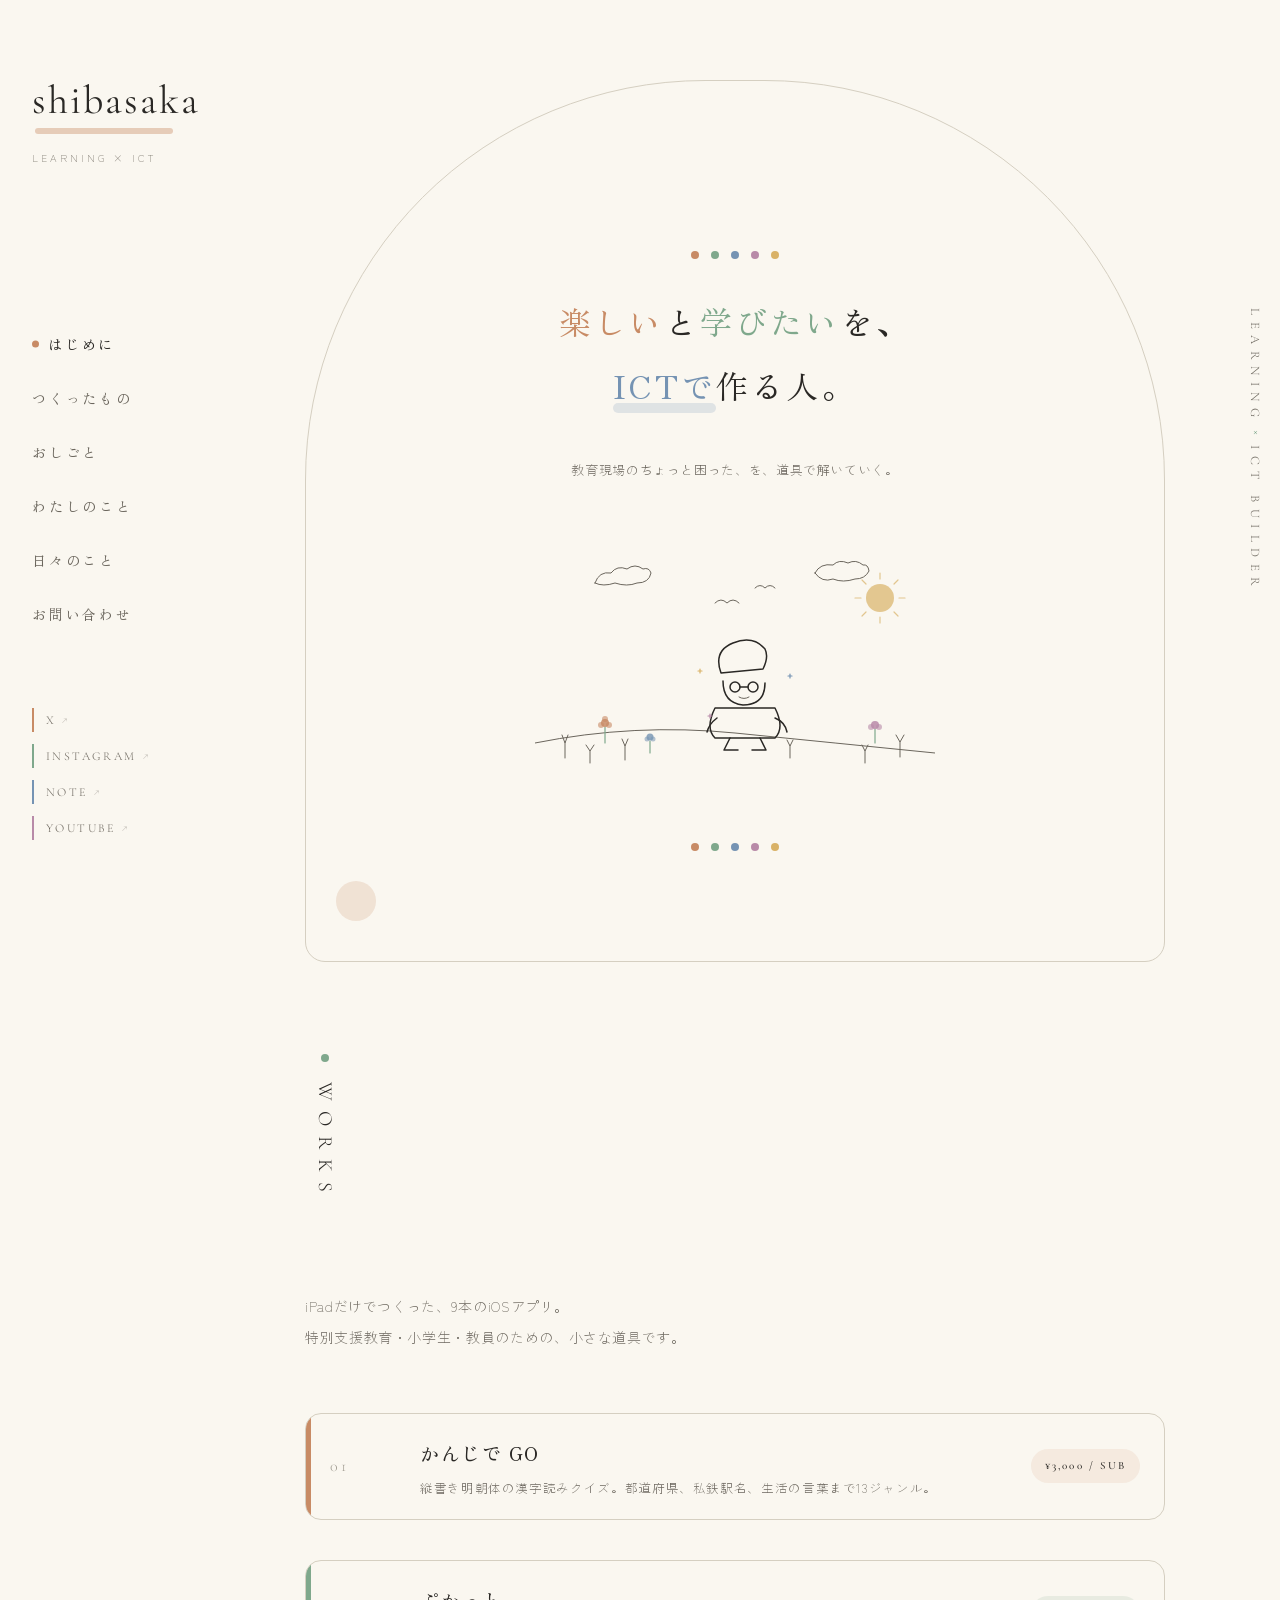
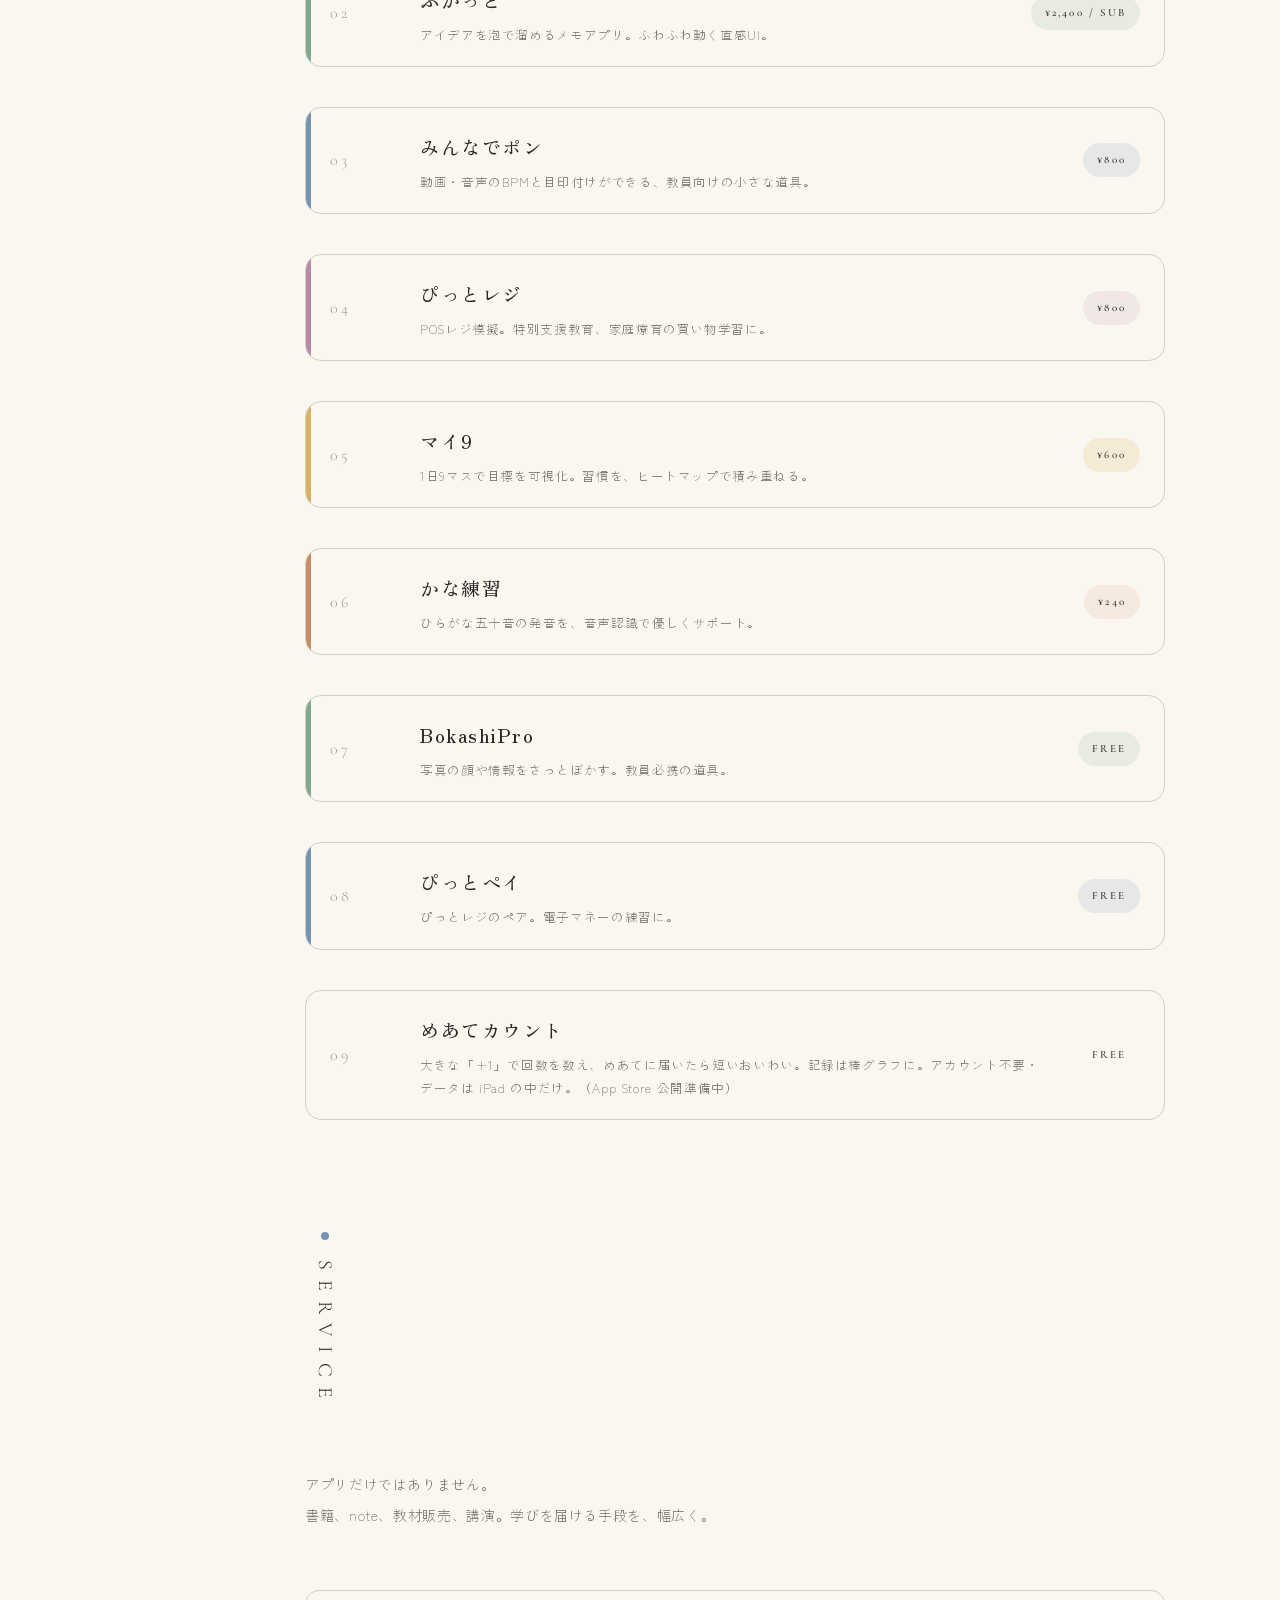
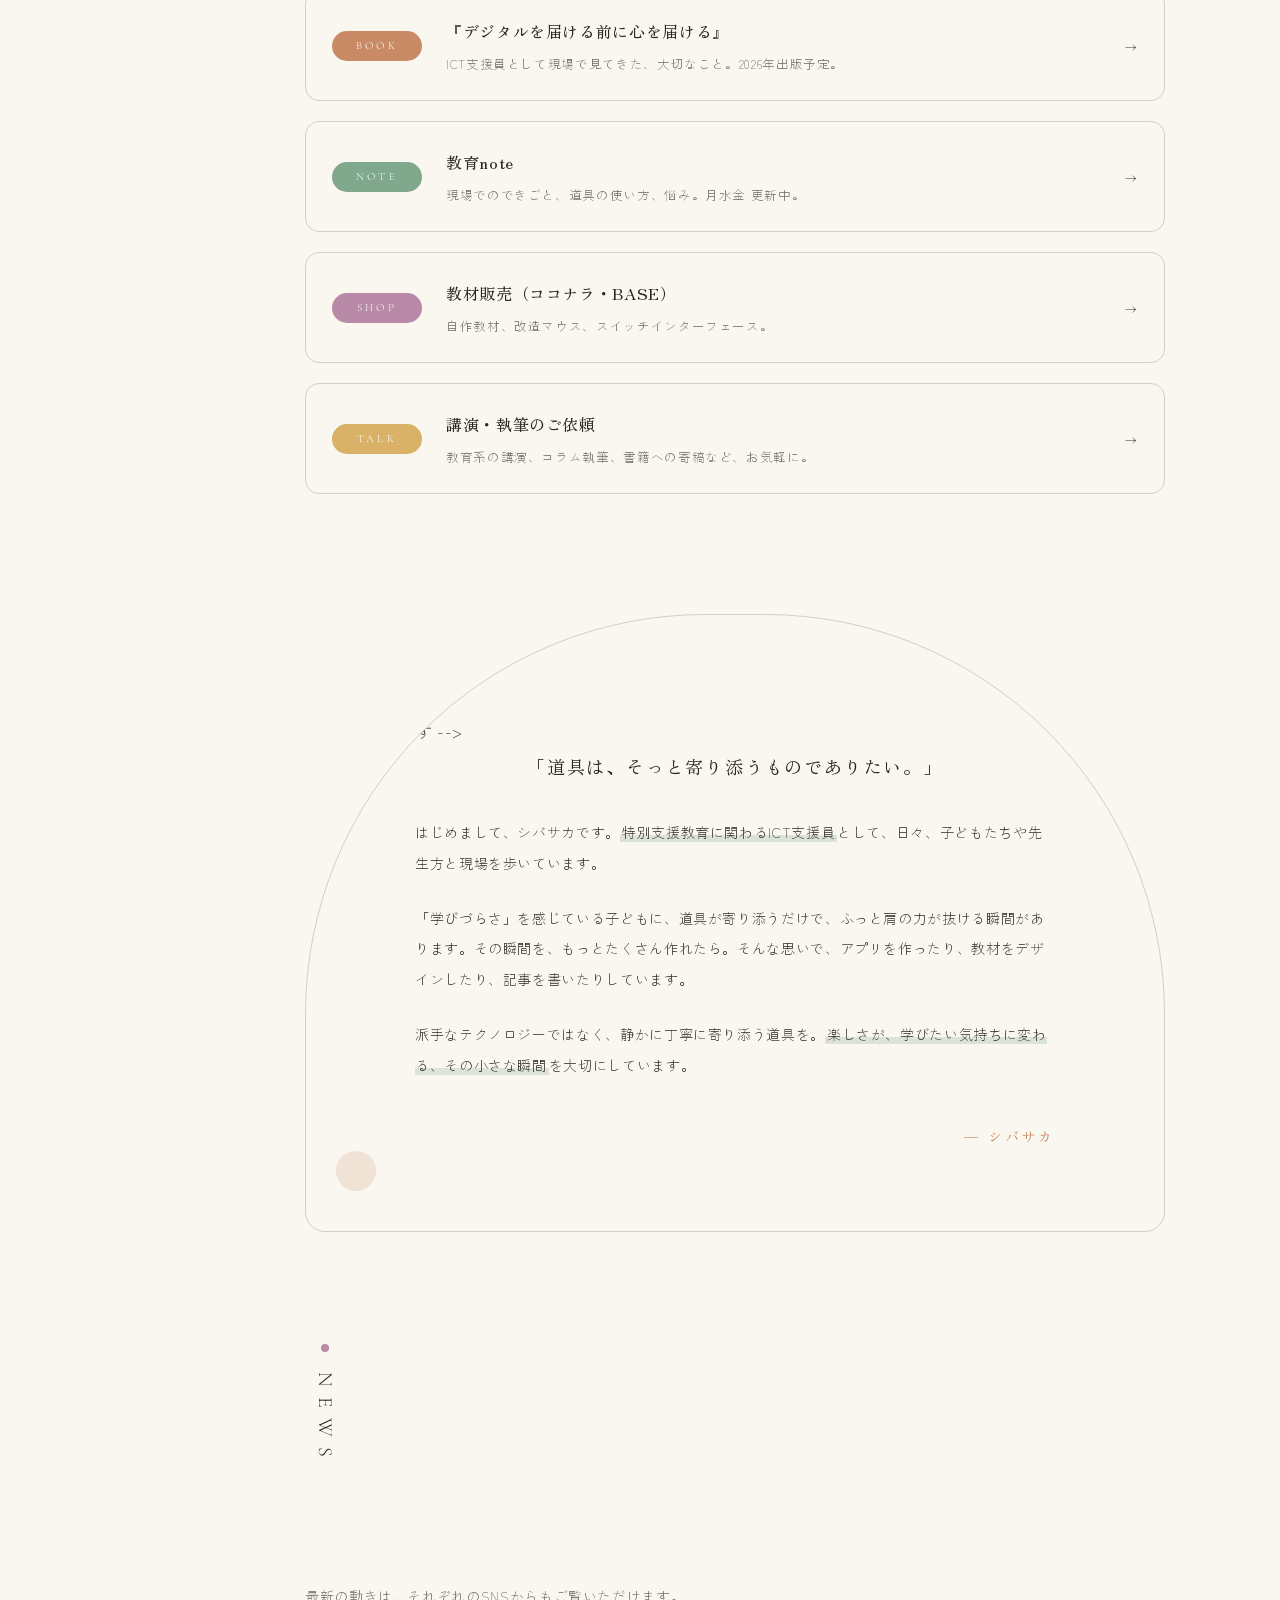
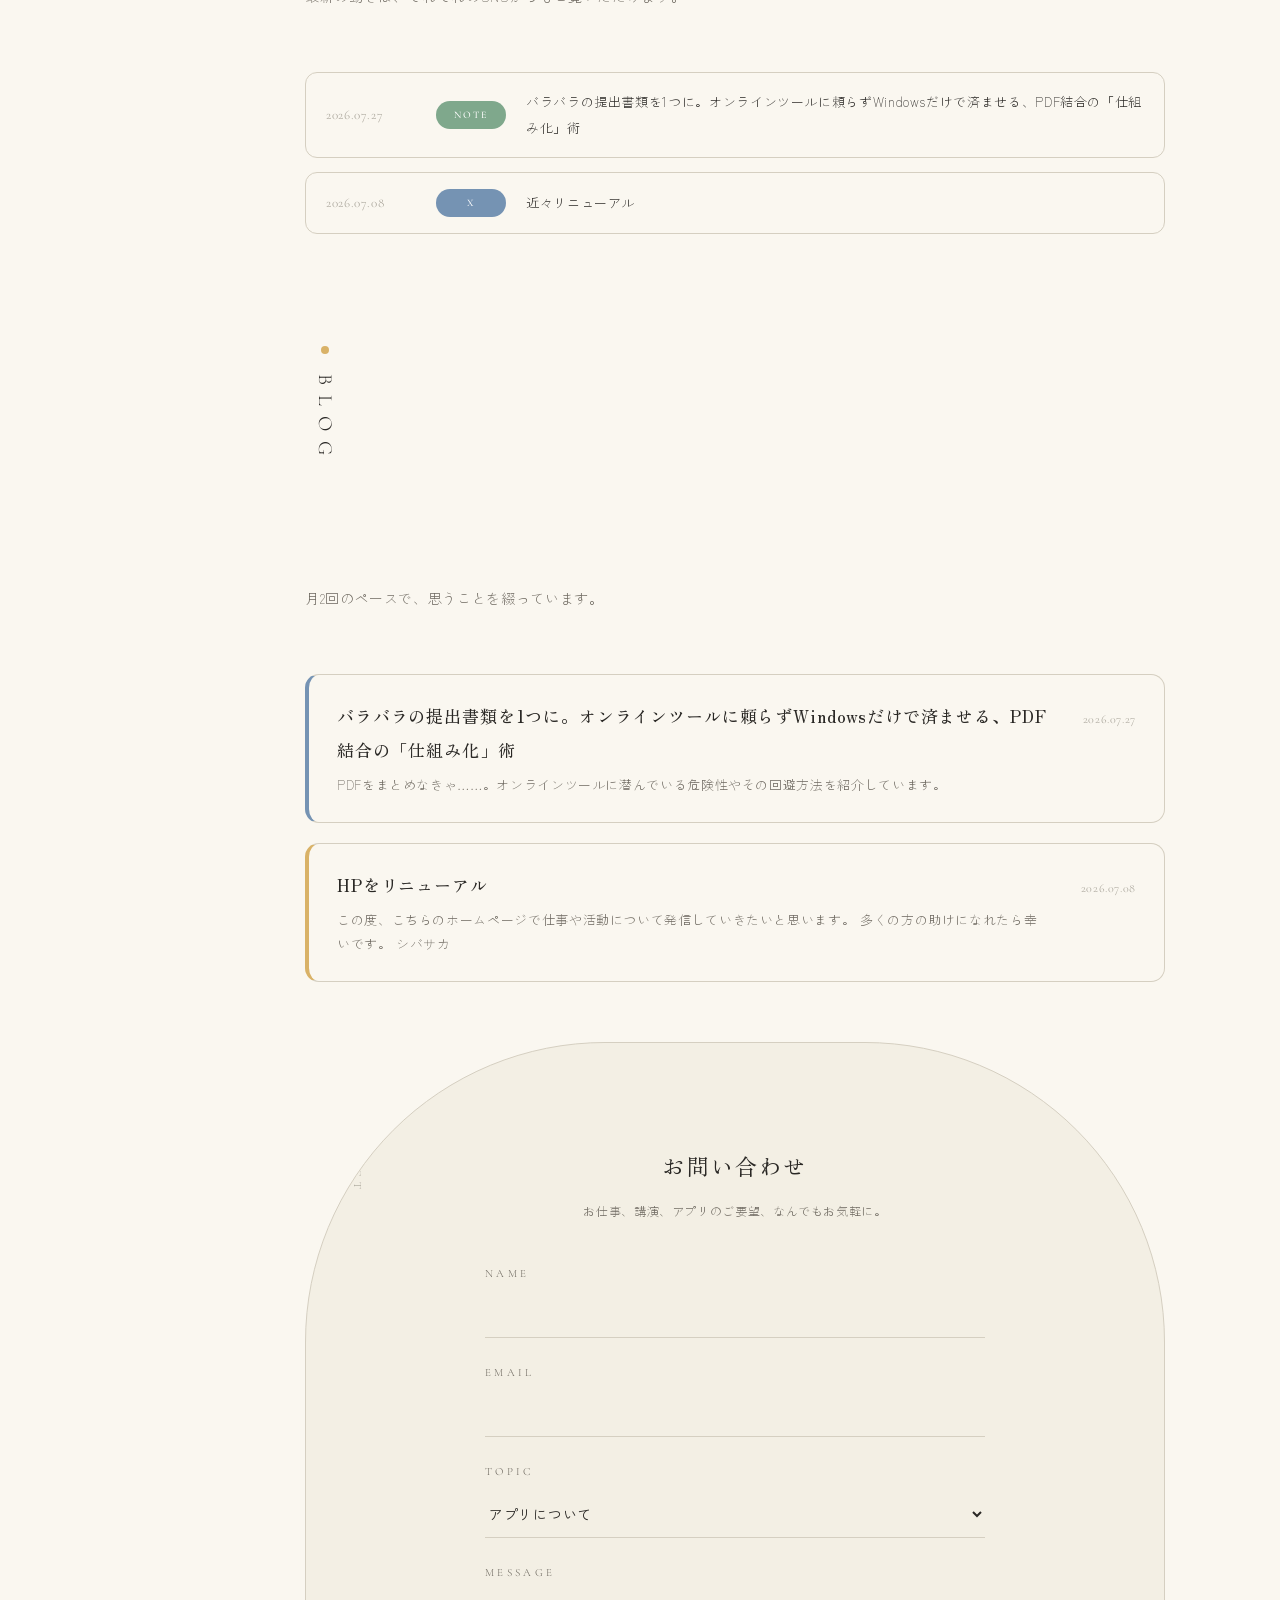
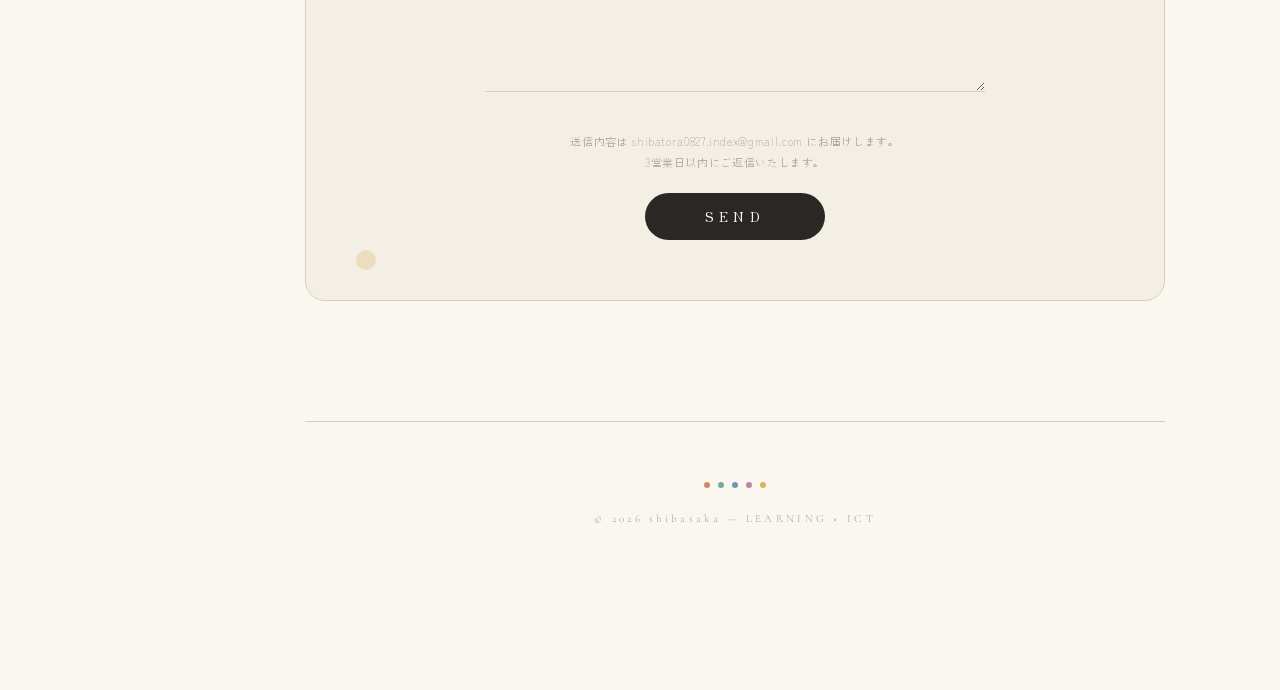
==== commit 9fdd0f38: "めあてカウントを追加（プライバシー・サポート・WORKS）" ====
--- a/index.html
+++ b/index.html
@@ -836,7 +836,7 @@
 <section id="works">
   <span class="section-title">WORKS</span>
   <p class="section-lead">
-    iPadだけでつくった、8本のiOSアプリ。<br>
+    iPadだけでつくった、9本のiOSアプリ。<br>
     特別支援教育・小学生・教員のための、小さな道具です。
   </p>
   <div class="works-list">
@@ -901,6 +901,14 @@
       <div class="work-body">
         <h3>ぴっとペイ</h3>
         <p>ぴっとレジのペア。電子マネーの練習に。</p>
+      </div>
+      <span class="work-tag">FREE</span>
+    </div>
+    <div class="work-item">
+      <div class="work-num">09</div>
+      <div class="work-body">
+        <h3>めあてカウント</h3>
+        <p>大きな「＋1」で回数を数え、めあてに届いたら短いおいわい。記録は棒グラフに。アカウント不要・データは iPad の中だけ。（App Store 公開準備中）</p>
       </div>
       <span class="work-tag">FREE</span>
     </div>
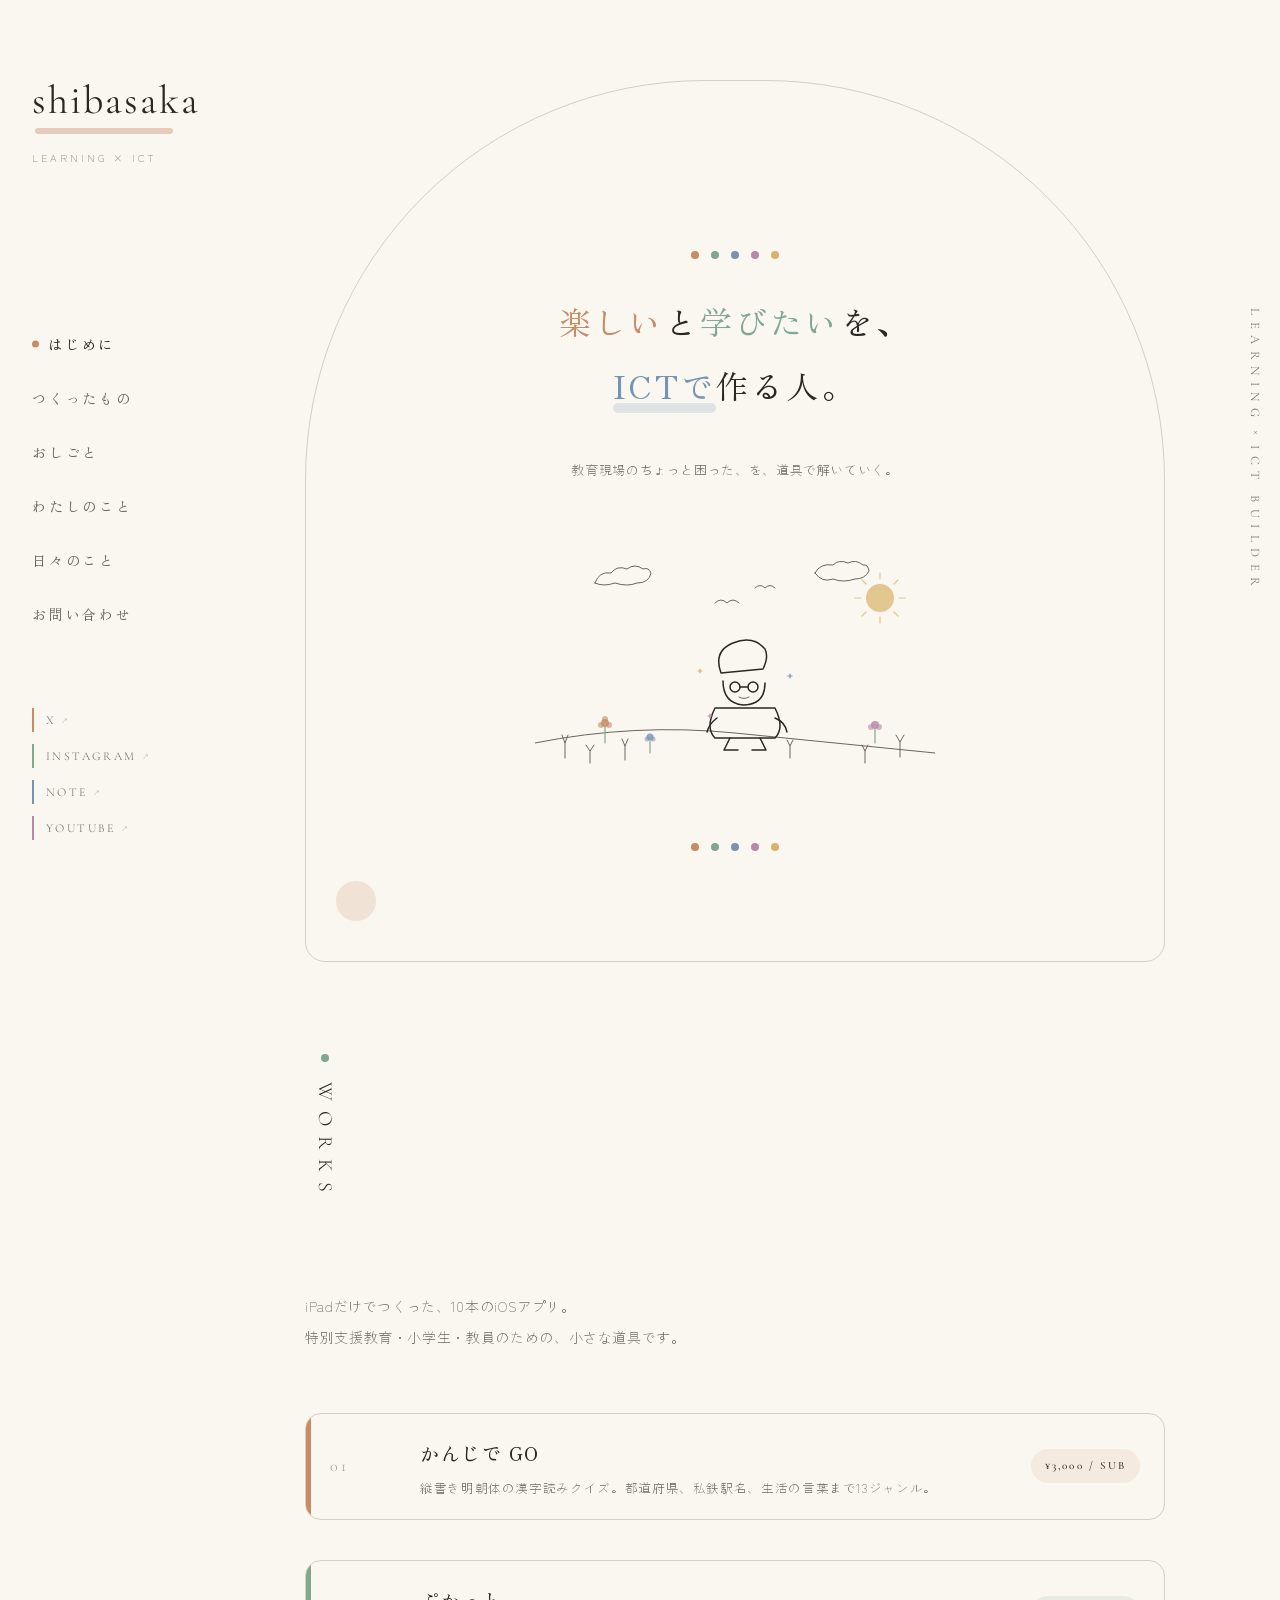
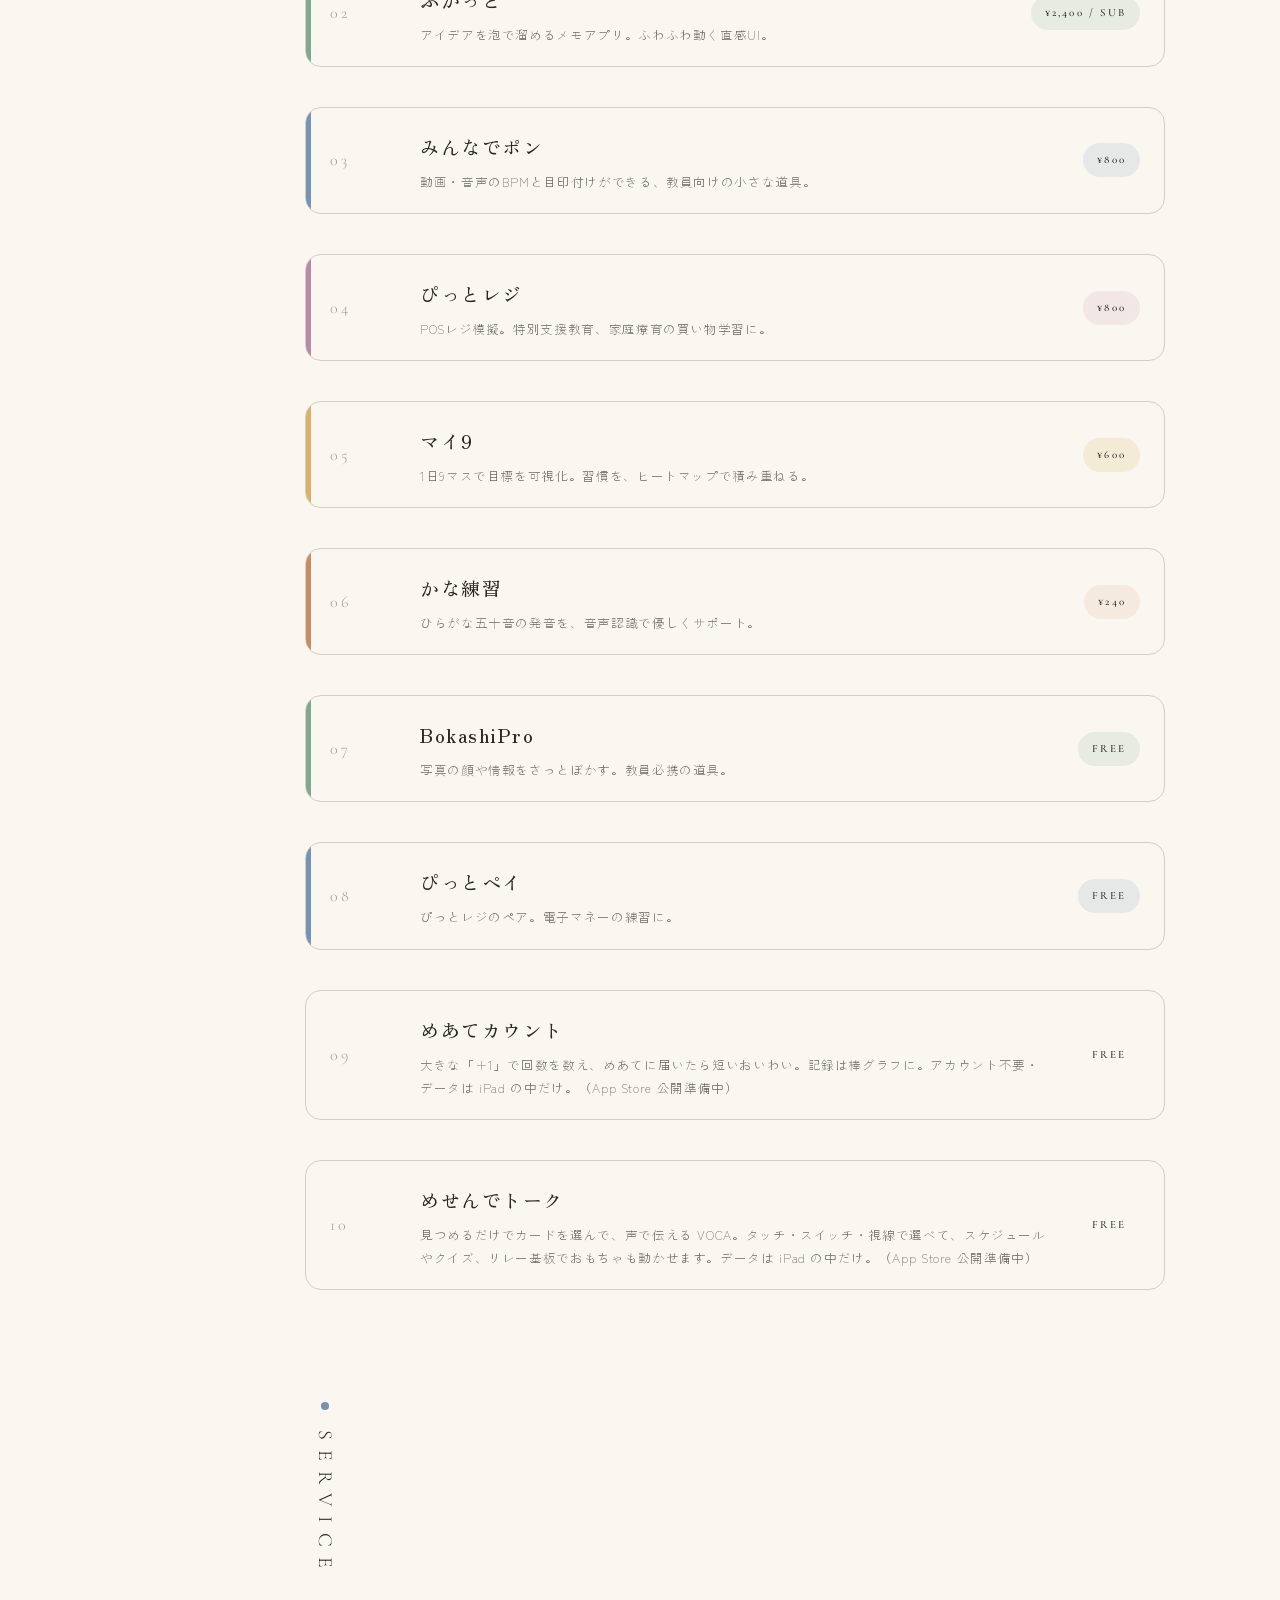
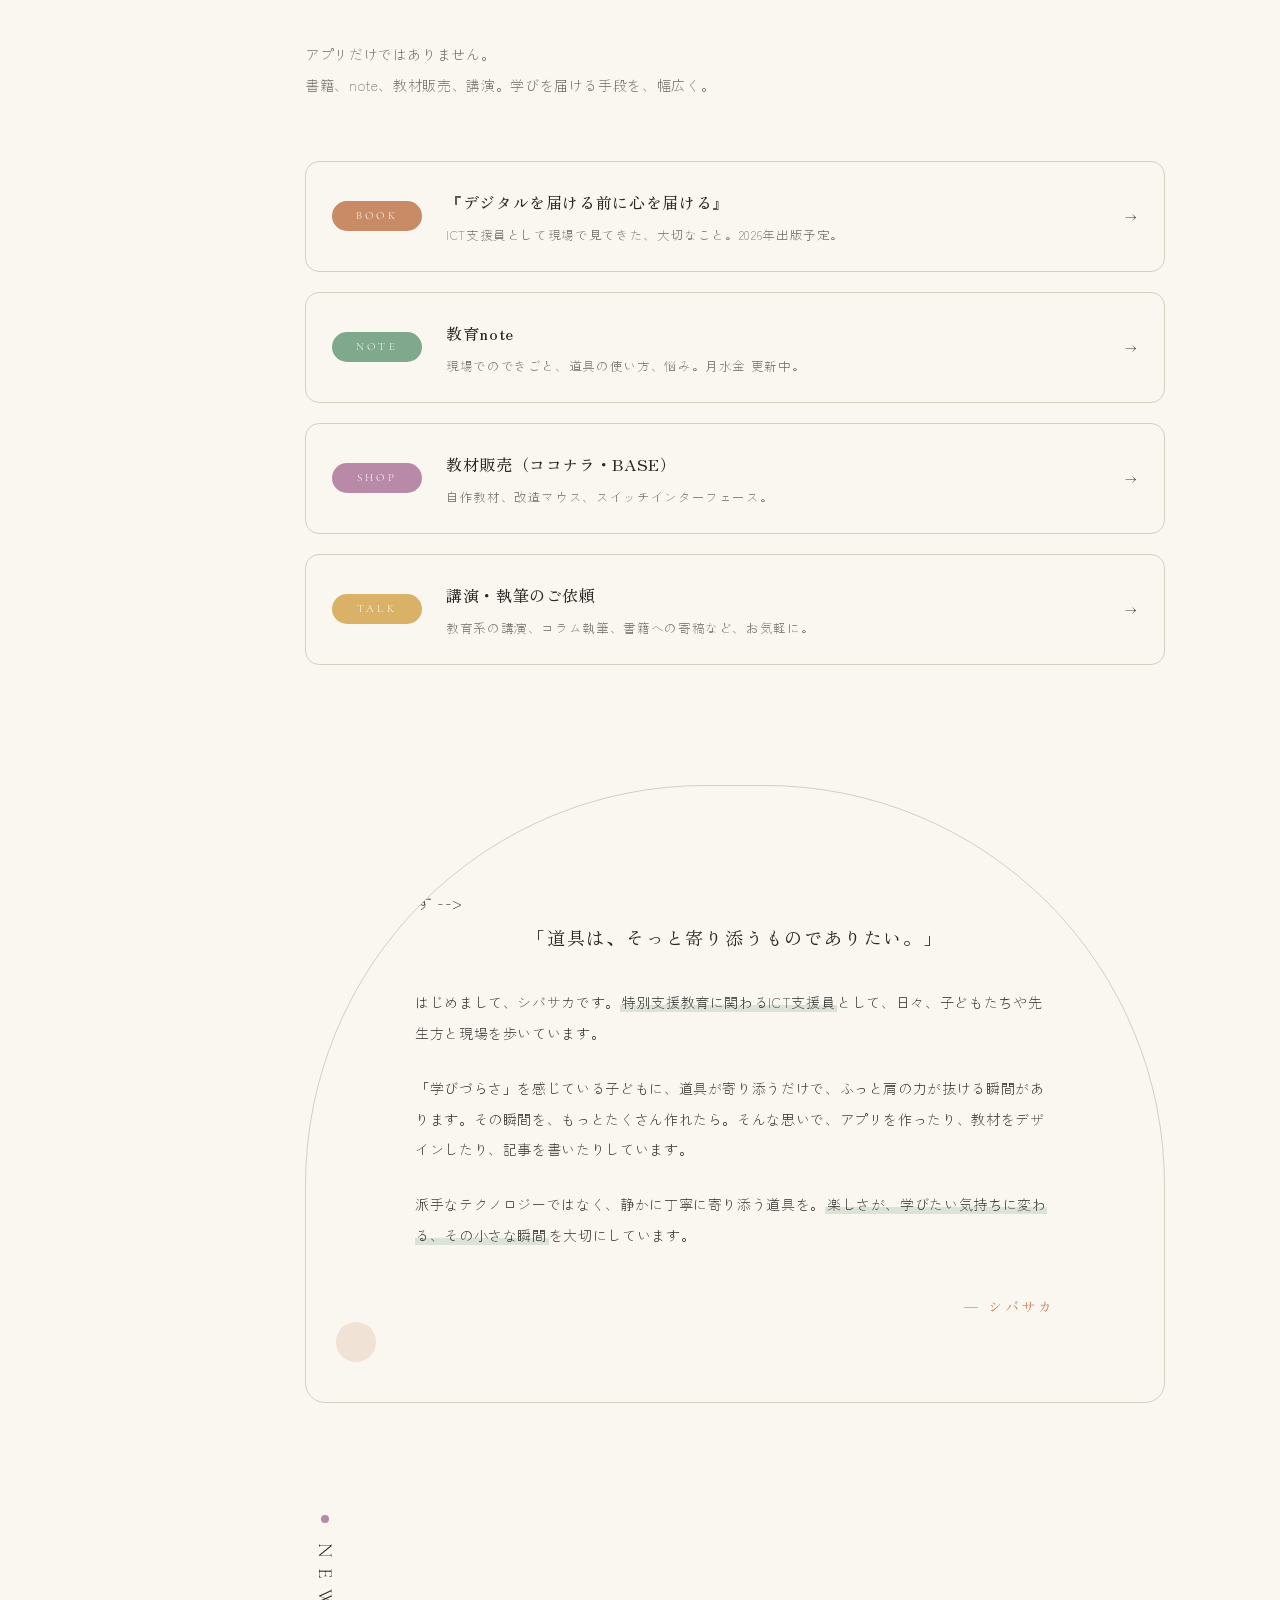
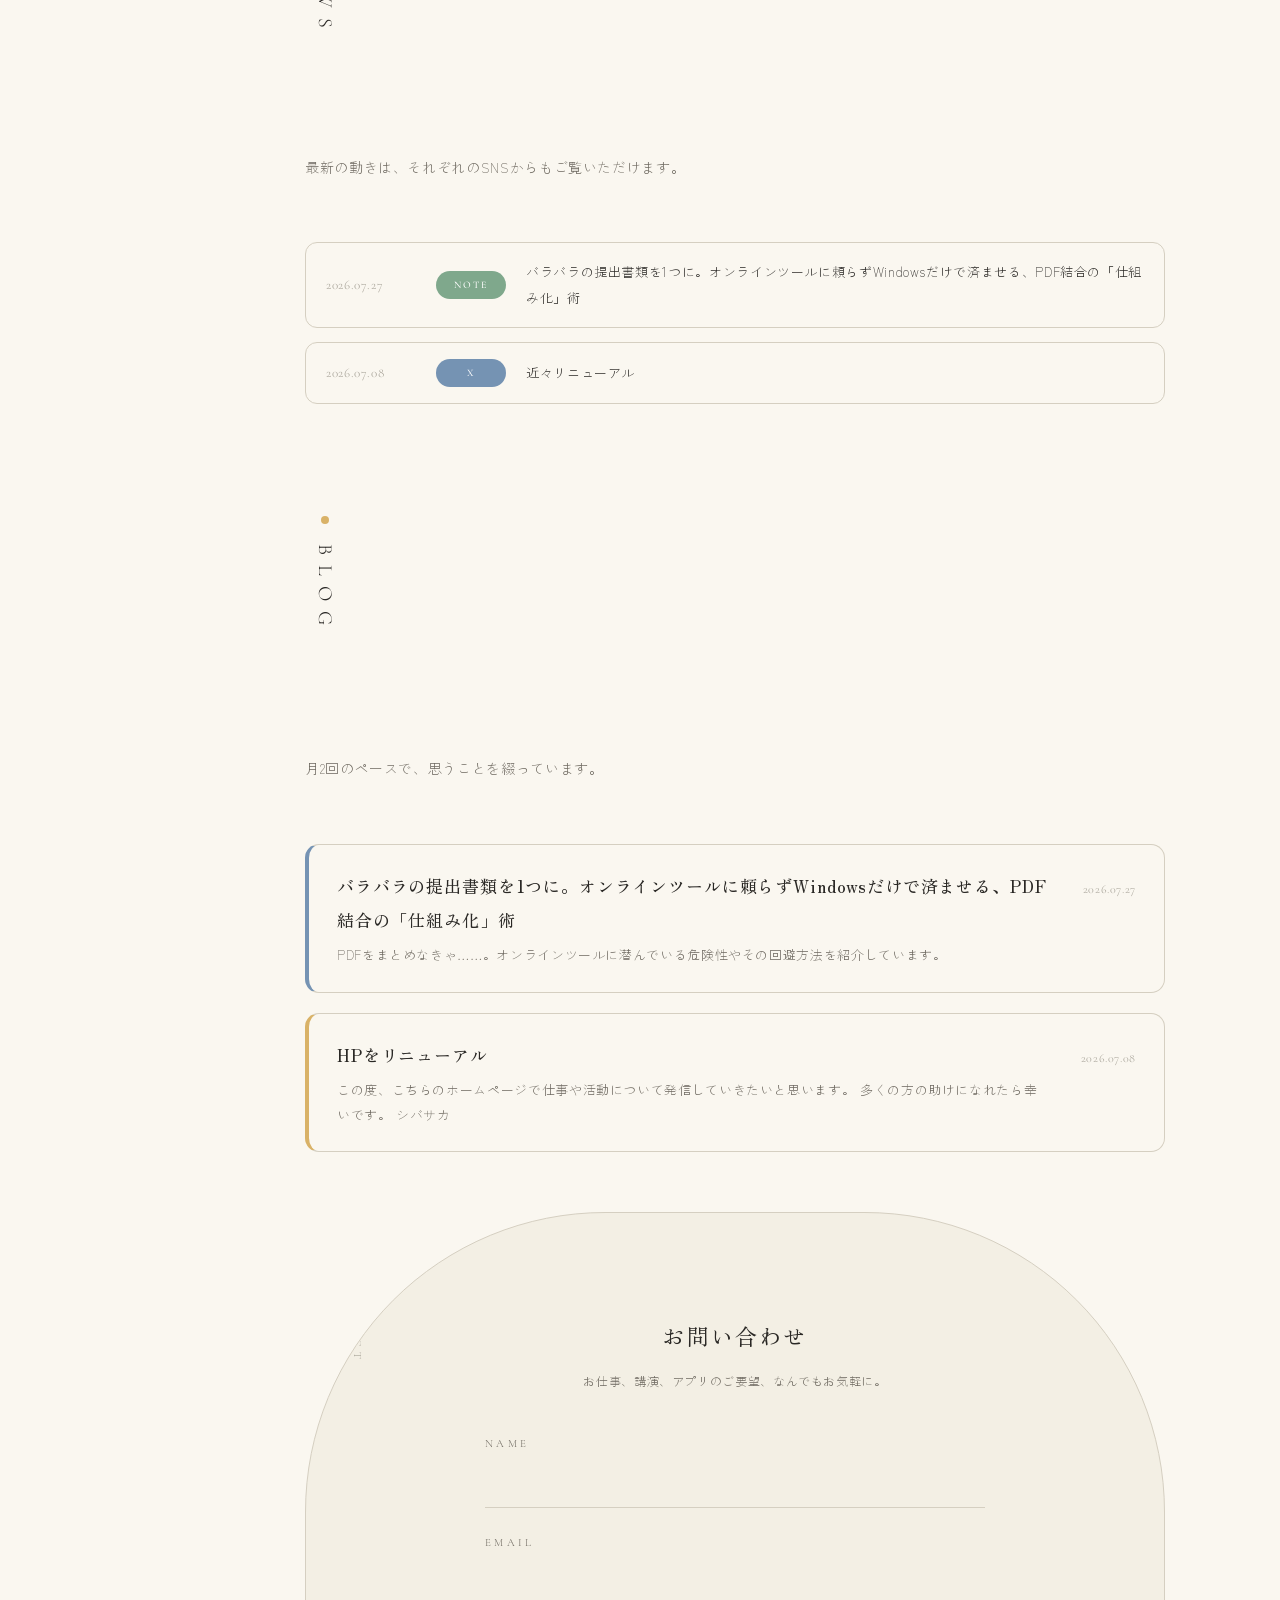
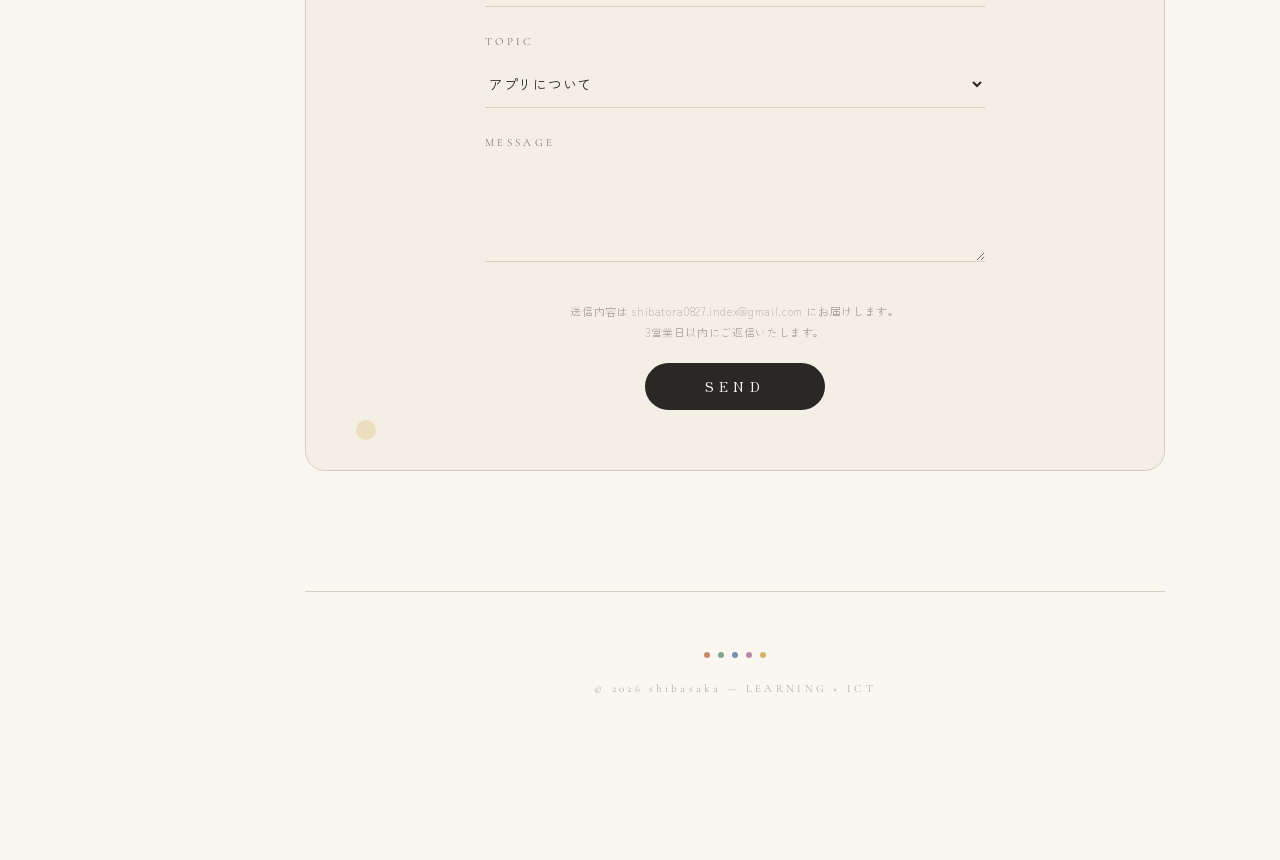
==== commit 49a130a6: "めせんでトークを追加（プライバシーポリシー・サポート・アプリ一覧）、アプリ内課金の記述を更新" ====
--- a/index.html
+++ b/index.html
@@ -836,7 +836,7 @@
 <section id="works">
   <span class="section-title">WORKS</span>
   <p class="section-lead">
-    iPadだけでつくった、9本のiOSアプリ。<br>
+    iPadだけでつくった、10本のiOSアプリ。<br>
     特別支援教育・小学生・教員のための、小さな道具です。
   </p>
   <div class="works-list">
@@ -909,6 +909,14 @@
       <div class="work-body">
         <h3>めあてカウント</h3>
         <p>大きな「＋1」で回数を数え、めあてに届いたら短いおいわい。記録は棒グラフに。アカウント不要・データは iPad の中だけ。（App Store 公開準備中）</p>
+      </div>
+      <span class="work-tag">FREE</span>
+    </div>
+    <div class="work-item">
+      <div class="work-num">10</div>
+      <div class="work-body">
+        <h3>めせんでトーク</h3>
+        <p>見つめるだけでカードを選んで、声で伝える VOCA。タッチ・スイッチ・視線で選べて、スケジュールやクイズ、リレー基板でおもちゃも動かせます。データは iPad の中だけ。（App Store 公開準備中）</p>
       </div>
       <span class="work-tag">FREE</span>
     </div>
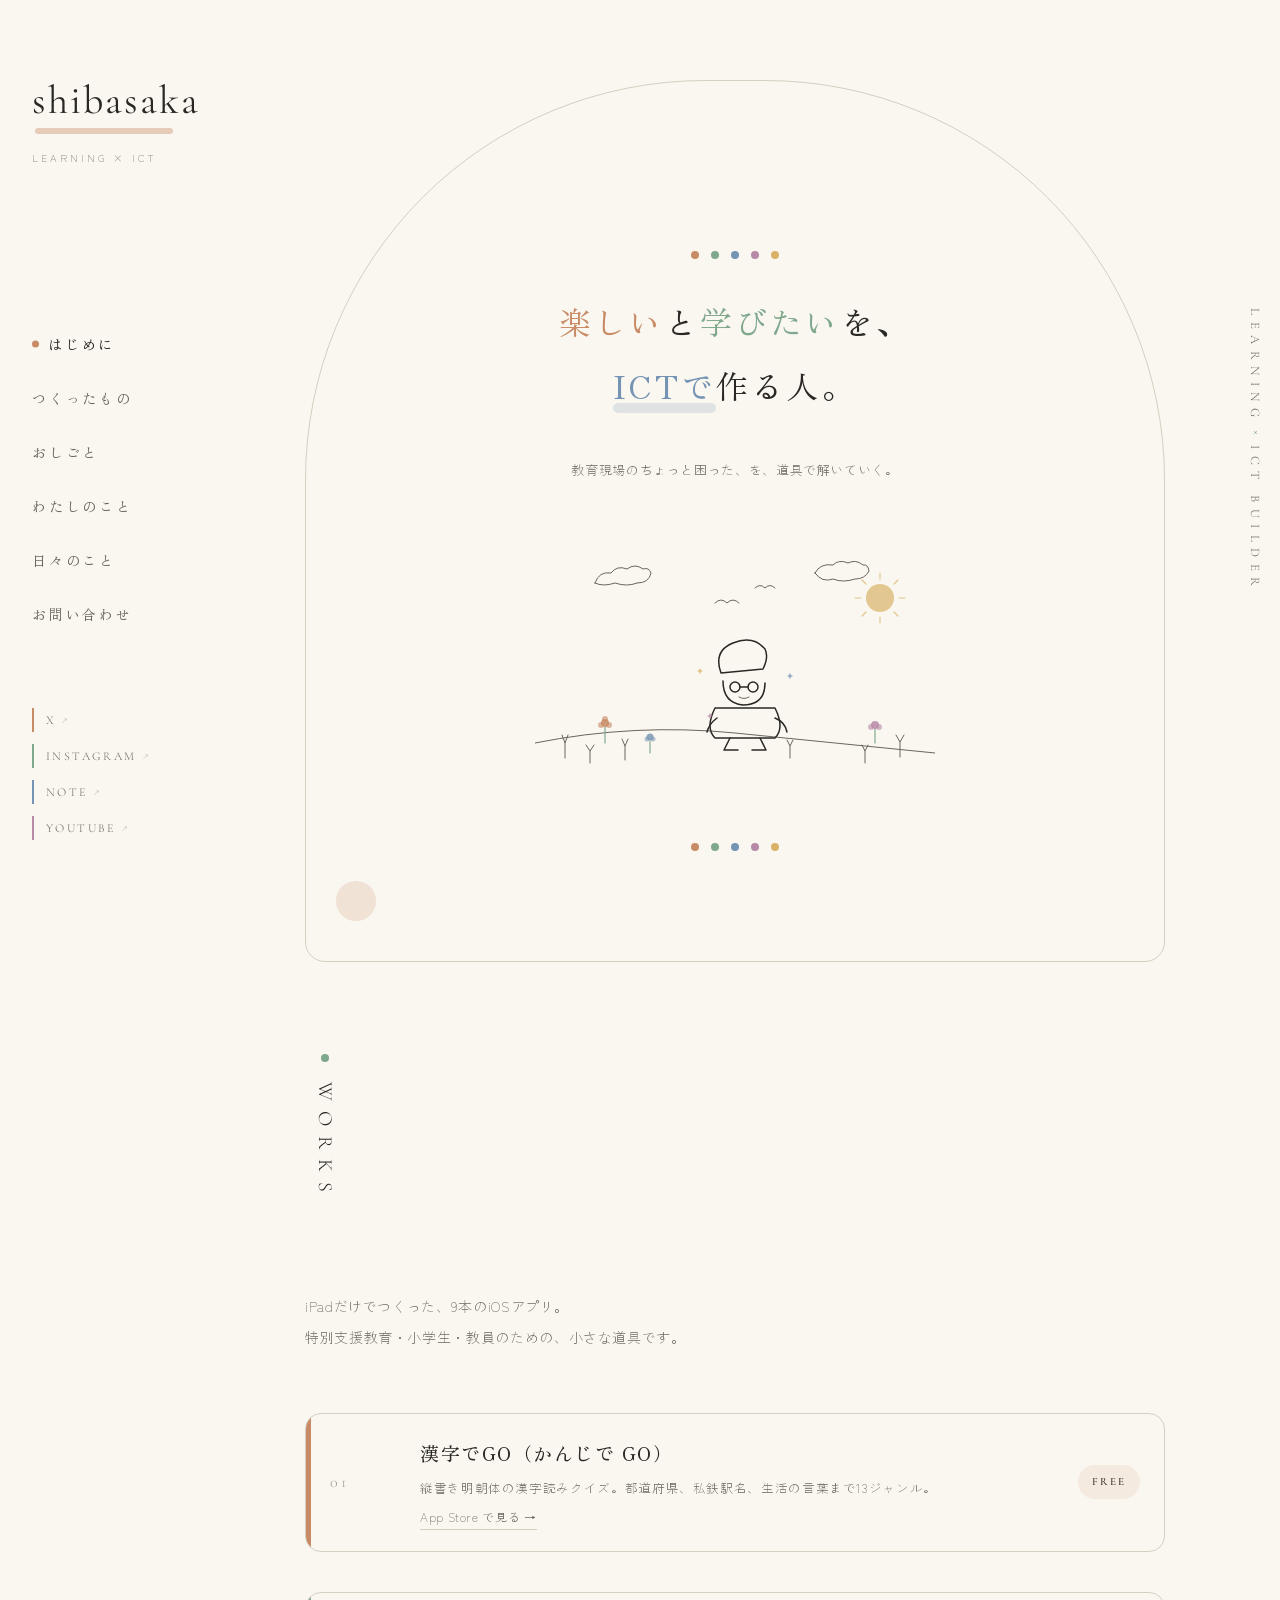
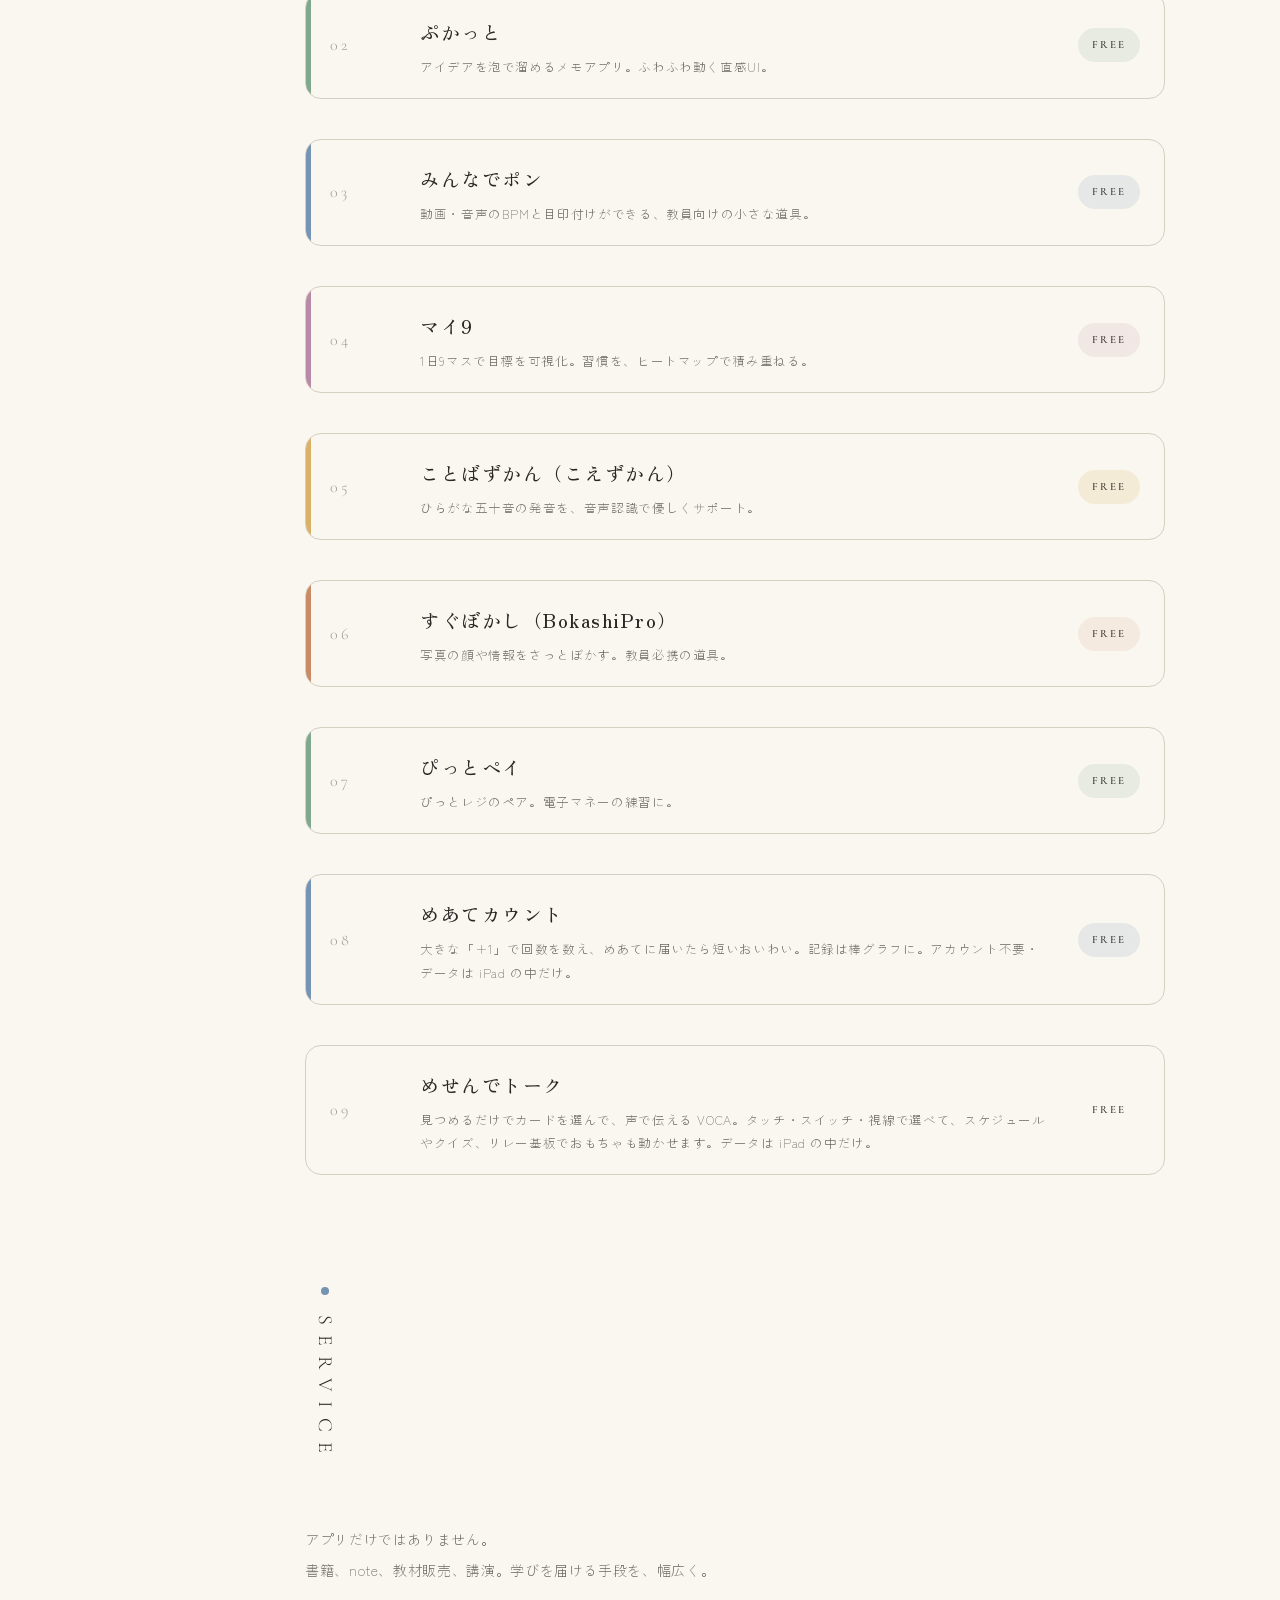
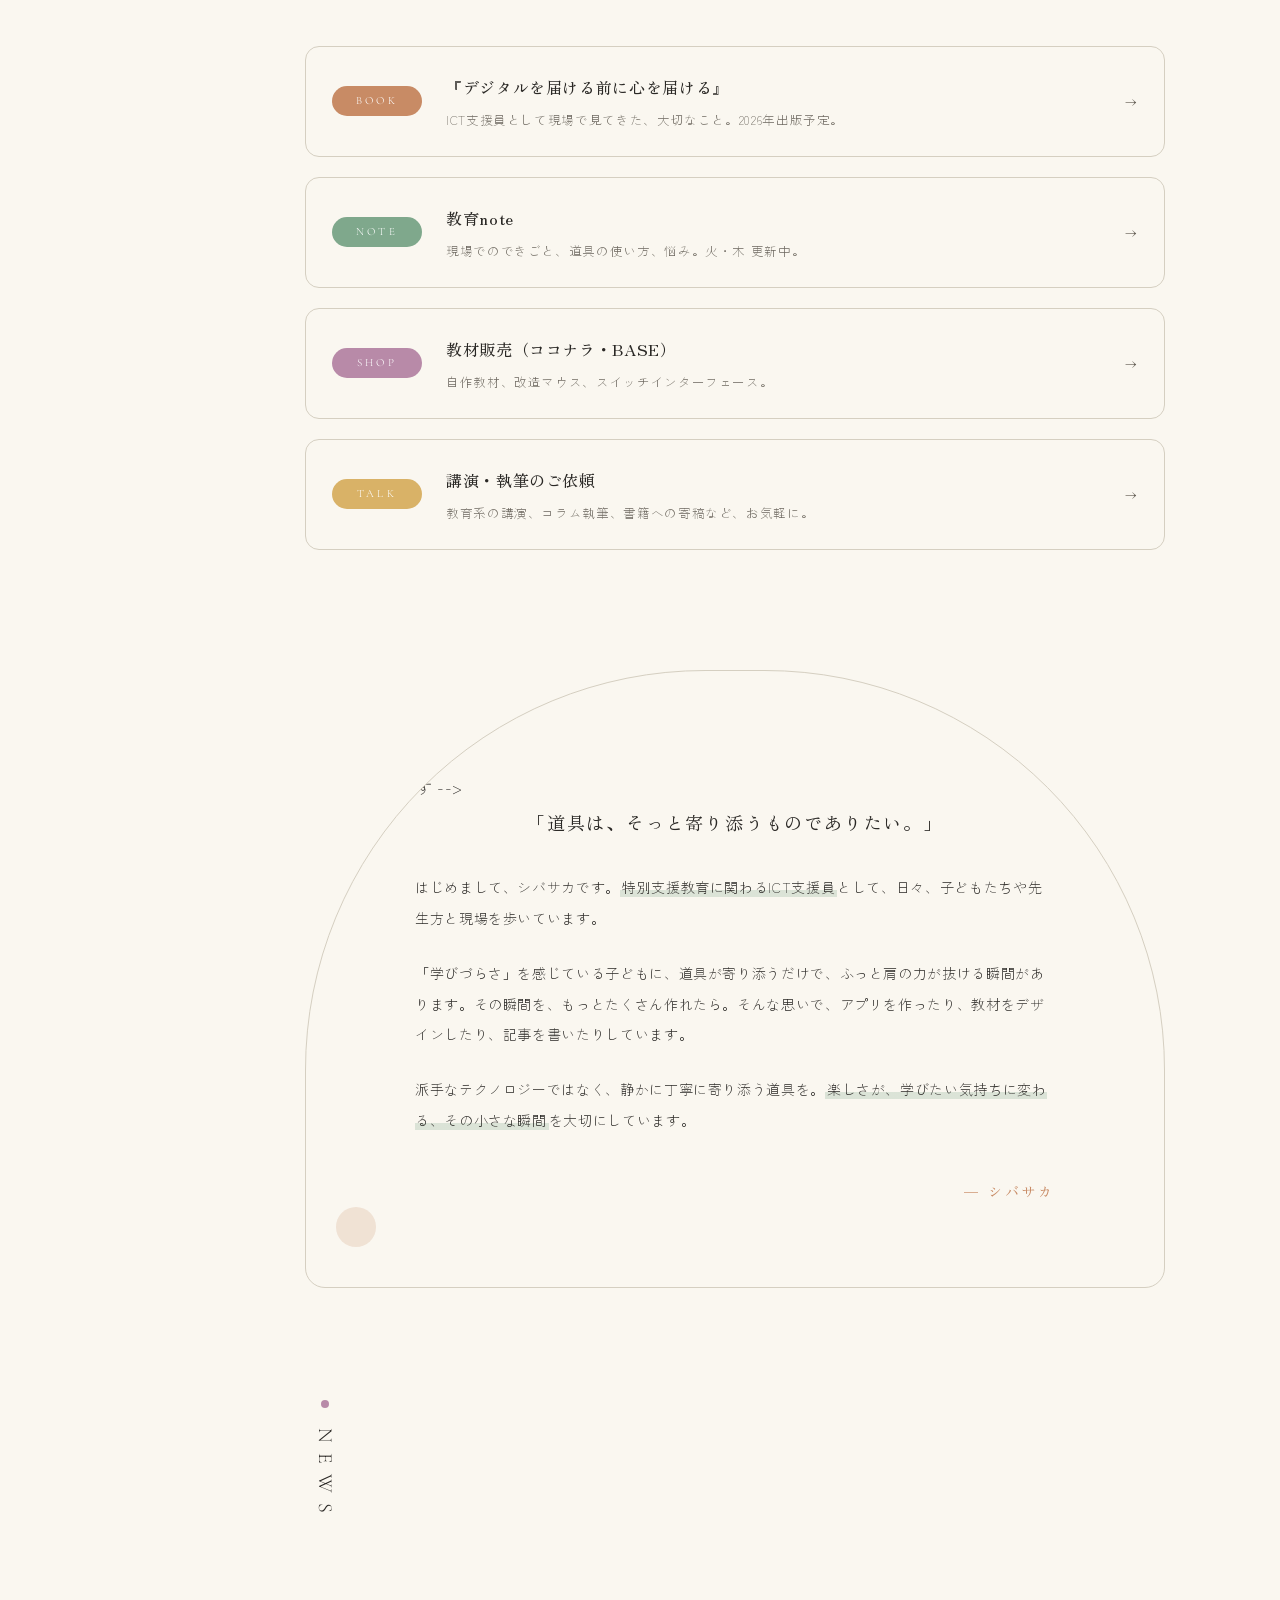
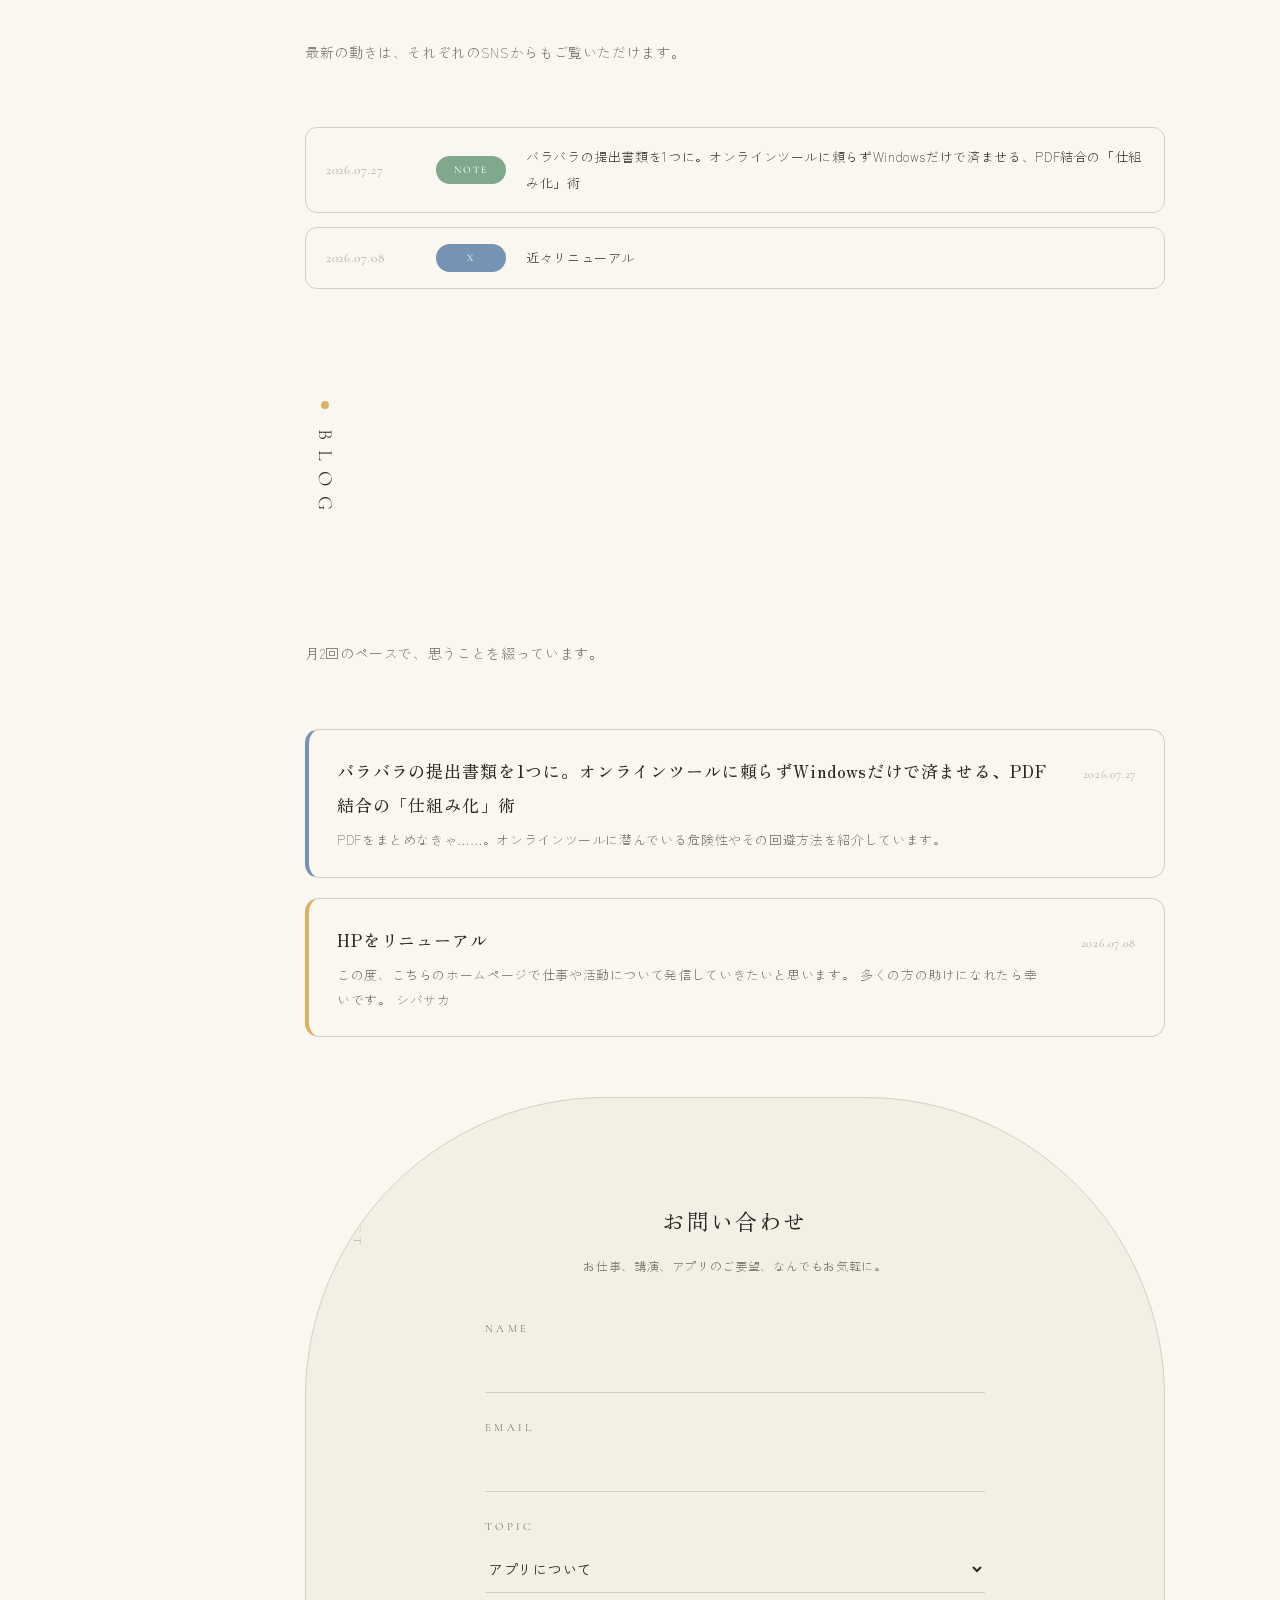
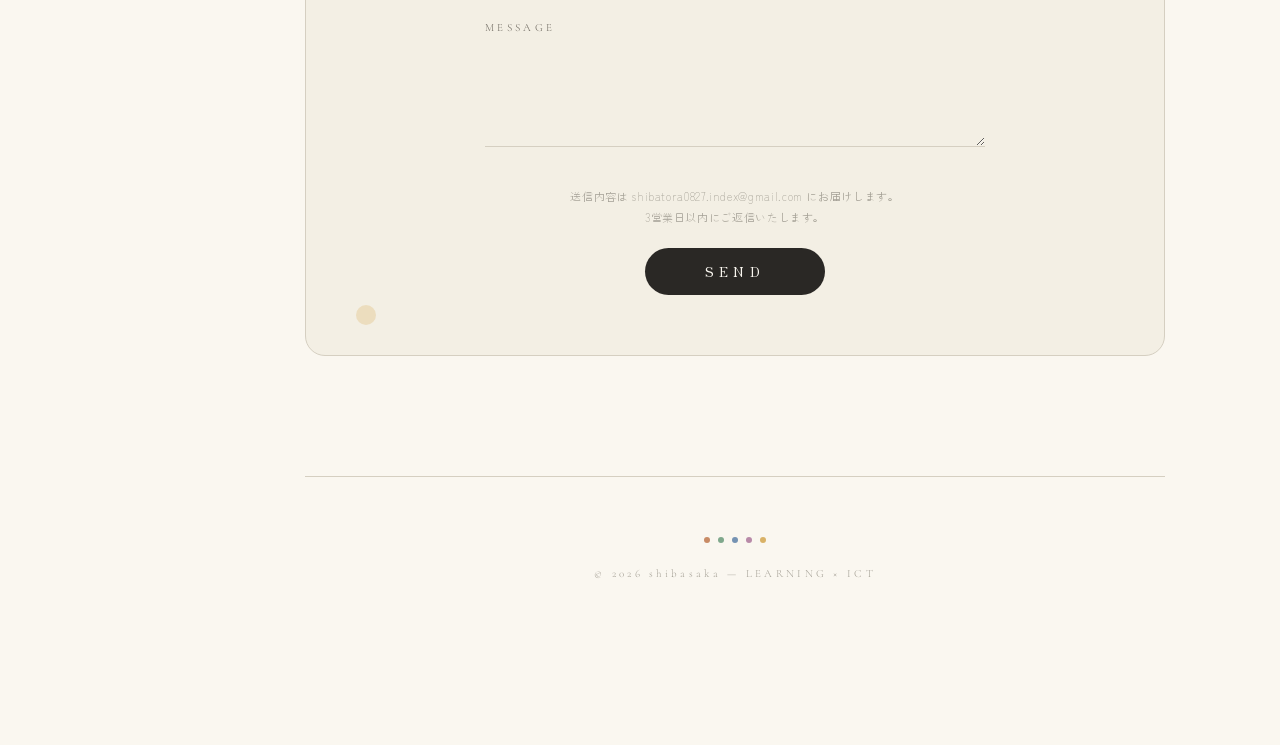
==== commit cbafc784: "全アプリ無料化・アプリ名・note火木、漢字でGOのリンク、ぴっとレジ削除、ことばずかんのプライバシー更新" ====
--- a/index.html
+++ b/index.html
@@ -353,6 +353,15 @@
   color: var(--ink-mid);
   line-height: 1.85;
 }
+.work-store {
+  display: inline-block;
+  margin-top: 6px;
+  font-size: 12px;
+  color: var(--ink-mid);
+  text-decoration: none;
+  border-bottom: 1px solid var(--line);
+}
+.work-store:hover { color: var(--ink); border-bottom-color: var(--ink); }
 .work-tag {
   font-family: 'Cormorant Garamond', serif;
   font-size: 11px;
@@ -836,17 +845,18 @@
 <section id="works">
   <span class="section-title">WORKS</span>
   <p class="section-lead">
-    iPadだけでつくった、10本のiOSアプリ。<br>
+    iPadだけでつくった、9本のiOSアプリ。<br>
     特別支援教育・小学生・教員のための、小さな道具です。
   </p>
   <div class="works-list">
     <div class="work-item">
       <div class="work-num">01</div>
       <div class="work-body">
-        <h3>かんじで GO</h3>
+        <h3>漢字でGO（かんじで GO）</h3>
         <p>縦書き明朝体の漢字読みクイズ。都道府県、私鉄駅名、生活の言葉まで13ジャンル。</p>
-      </div>
-      <span class="work-tag">¥3,000 / SUB</span>
+        <a class="work-store" href="https://apps.apple.com/jp/app/id6797763820" target="_blank" rel="noopener">App Store で見る →</a>
+      </div>
+      <span class="work-tag">FREE</span>
     </div>
     <div class="work-item">
       <div class="work-num">02</div>
@@ -854,7 +864,7 @@
         <h3>ぷかっと</h3>
         <p>アイデアを泡で溜めるメモアプリ。ふわふわ動く直感UI。</p>
       </div>
-      <span class="work-tag">¥2,400 / SUB</span>
+      <span class="work-tag">FREE</span>
     </div>
     <div class="work-item">
       <div class="work-num">03</div>
@@ -862,61 +872,53 @@
         <h3>みんなでポン</h3>
         <p>動画・音声のBPMと目印付けができる、教員向けの小さな道具。</p>
       </div>
-      <span class="work-tag">¥800</span>
+      <span class="work-tag">FREE</span>
     </div>
     <div class="work-item">
       <div class="work-num">04</div>
       <div class="work-body">
-        <h3>ぴっとレジ</h3>
-        <p>POSレジ模擬。特別支援教育、家庭療育の買い物学習に。</p>
-      </div>
-      <span class="work-tag">¥800</span>
+        <h3>マイ9</h3>
+        <p>1日9マスで目標を可視化。習慣を、ヒートマップで積み重ねる。</p>
+      </div>
+      <span class="work-tag">FREE</span>
     </div>
     <div class="work-item">
       <div class="work-num">05</div>
       <div class="work-body">
-        <h3>マイ9</h3>
-        <p>1日9マスで目標を可視化。習慣を、ヒートマップで積み重ねる。</p>
-      </div>
-      <span class="work-tag">¥600</span>
+        <h3>ことばずかん（こえずかん）</h3>
+        <p>ひらがな五十音の発音を、音声認識で優しくサポート。</p>
+      </div>
+      <span class="work-tag">FREE</span>
     </div>
     <div class="work-item">
       <div class="work-num">06</div>
       <div class="work-body">
-        <h3>かな練習</h3>
-        <p>ひらがな五十音の発音を、音声認識で優しくサポート。</p>
-      </div>
-      <span class="work-tag">¥240</span>
+        <h3>すぐぼかし（BokashiPro）</h3>
+        <p>写真の顔や情報をさっとぼかす。教員必携の道具。</p>
+      </div>
+      <span class="work-tag">FREE</span>
     </div>
     <div class="work-item">
       <div class="work-num">07</div>
       <div class="work-body">
-        <h3>BokashiPro</h3>
-        <p>写真の顔や情報をさっとぼかす。教員必携の道具。</p>
+        <h3>ぴっとペイ</h3>
+        <p>ぴっとレジのペア。電子マネーの練習に。</p>
       </div>
       <span class="work-tag">FREE</span>
     </div>
     <div class="work-item">
       <div class="work-num">08</div>
       <div class="work-body">
-        <h3>ぴっとペイ</h3>
-        <p>ぴっとレジのペア。電子マネーの練習に。</p>
+        <h3>めあてカウント</h3>
+        <p>大きな「＋1」で回数を数え、めあてに届いたら短いおいわい。記録は棒グラフに。アカウント不要・データは iPad の中だけ。</p>
       </div>
       <span class="work-tag">FREE</span>
     </div>
     <div class="work-item">
       <div class="work-num">09</div>
       <div class="work-body">
-        <h3>めあてカウント</h3>
-        <p>大きな「＋1」で回数を数え、めあてに届いたら短いおいわい。記録は棒グラフに。アカウント不要・データは iPad の中だけ。（App Store 公開準備中）</p>
-      </div>
-      <span class="work-tag">FREE</span>
-    </div>
-    <div class="work-item">
-      <div class="work-num">10</div>
-      <div class="work-body">
         <h3>めせんでトーク</h3>
-        <p>見つめるだけでカードを選んで、声で伝える VOCA。タッチ・スイッチ・視線で選べて、スケジュールやクイズ、リレー基板でおもちゃも動かせます。データは iPad の中だけ。（App Store 公開準備中）</p>
+        <p>見つめるだけでカードを選んで、声で伝える VOCA。タッチ・スイッチ・視線で選べて、スケジュールやクイズ、リレー基板でおもちゃも動かせます。データは iPad の中だけ。</p>
       </div>
       <span class="work-tag">FREE</span>
     </div>
@@ -943,7 +945,7 @@
       <span class="service-cat">NOTE</span>
       <div>
         <div class="service-title">教育note</div>
-        <div class="service-desc">現場でのできごと、道具の使い方、悩み。月水金 更新中。</div>
+        <div class="service-desc">現場でのできごと、道具の使い方、悩み。火・木 更新中。</div>
       </div>
       <span class="service-arrow">→</span>
     </div>
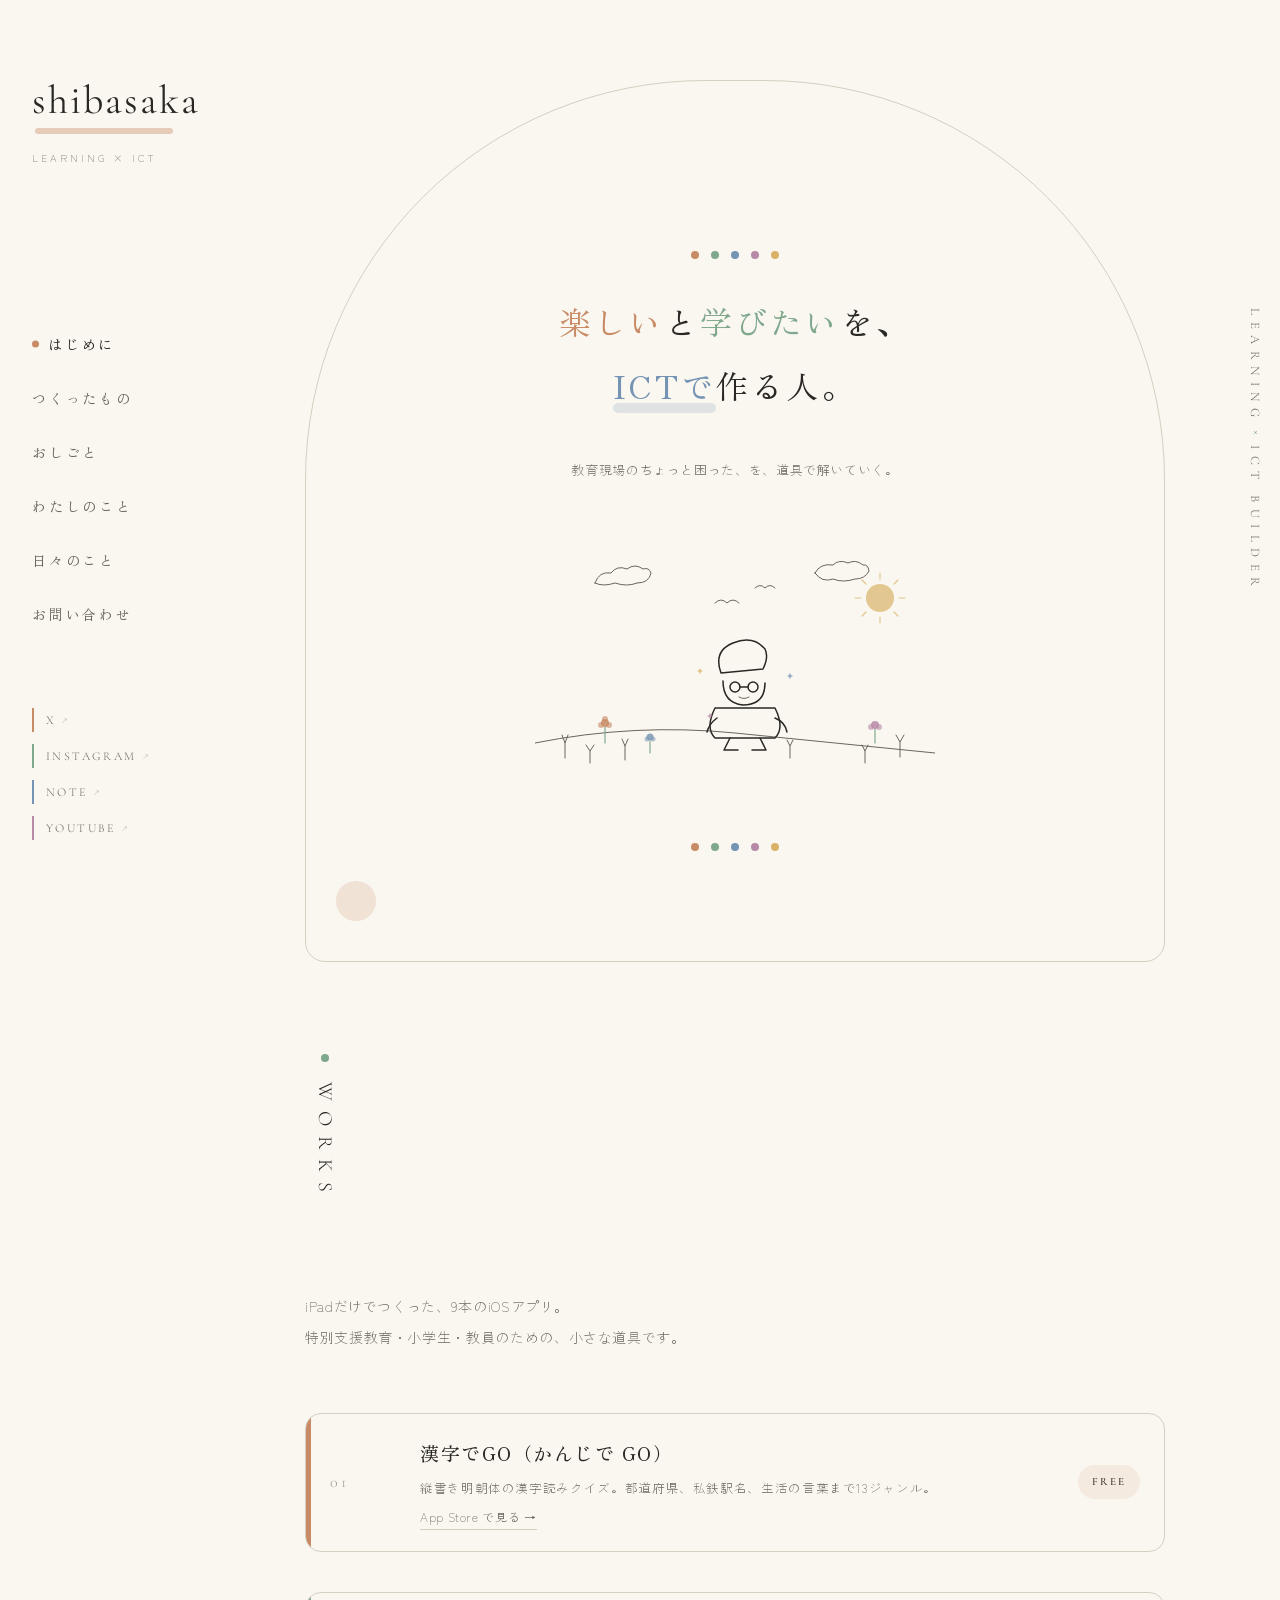
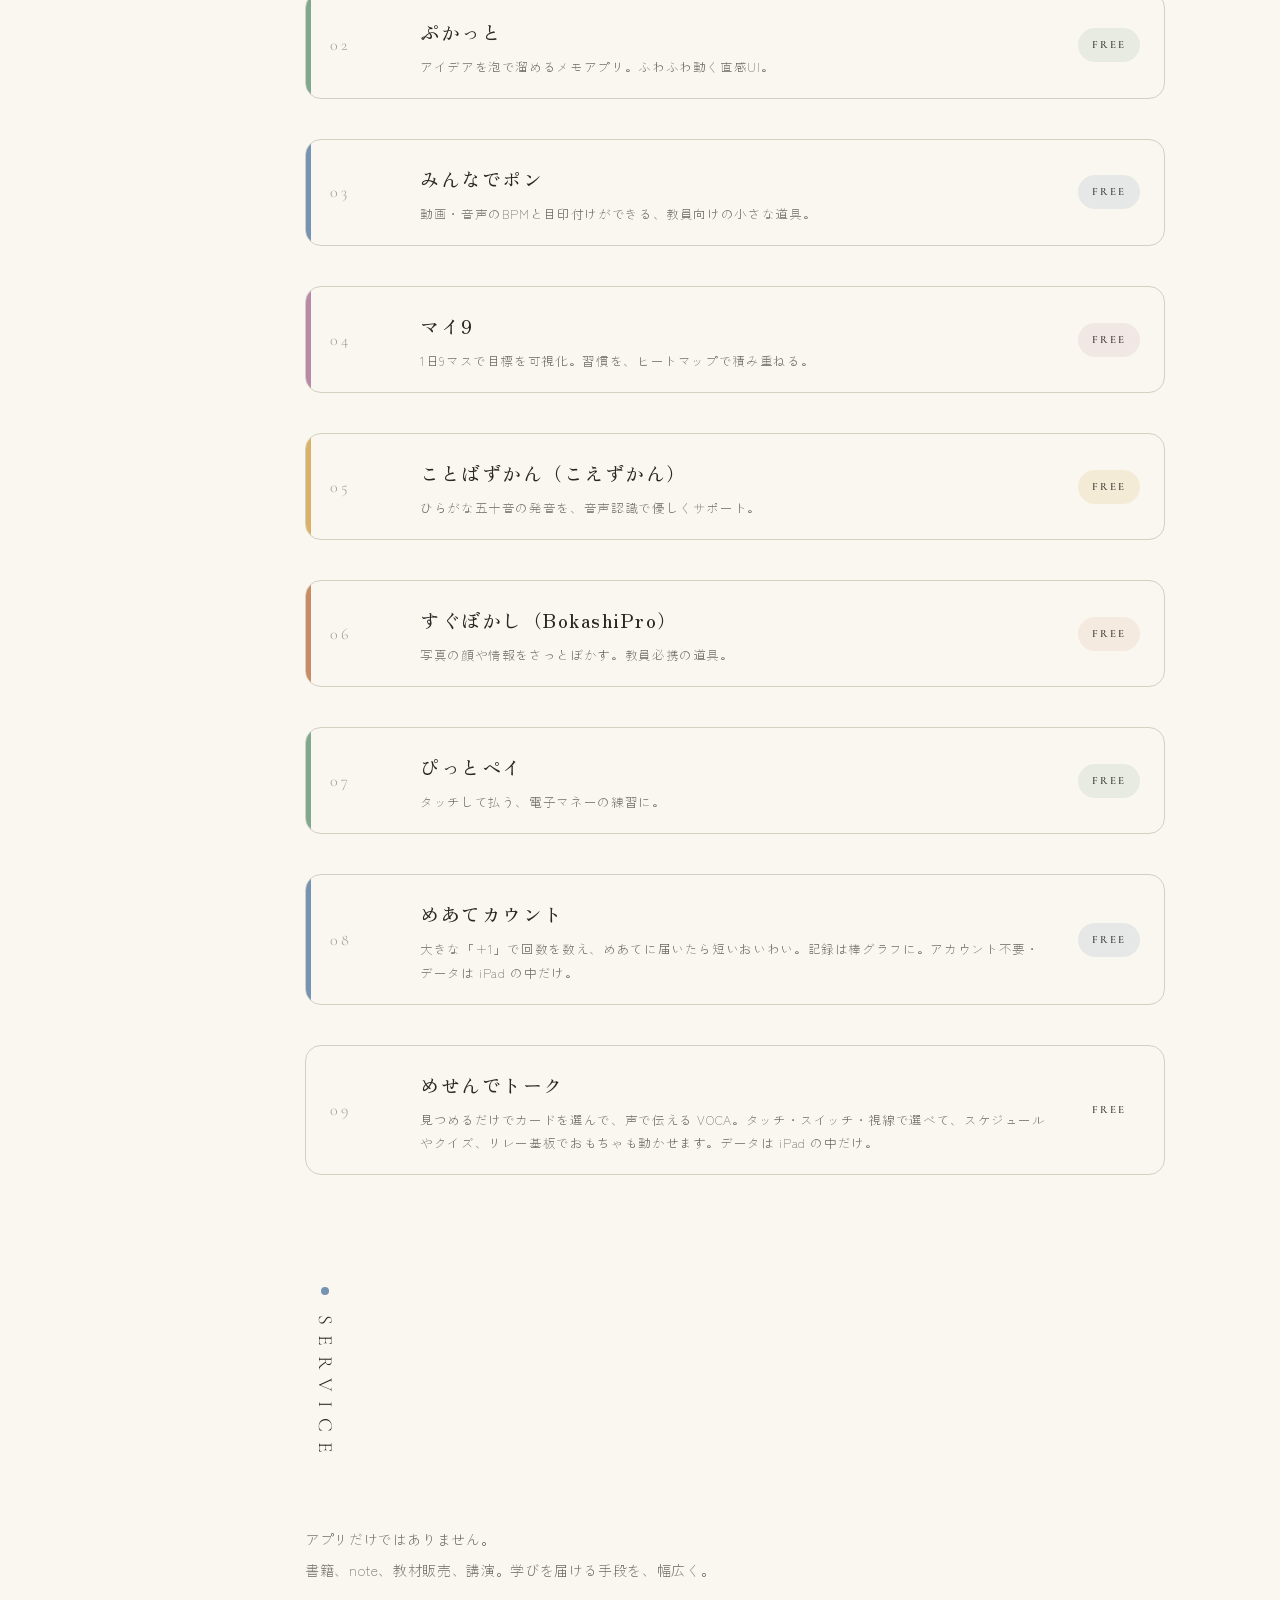
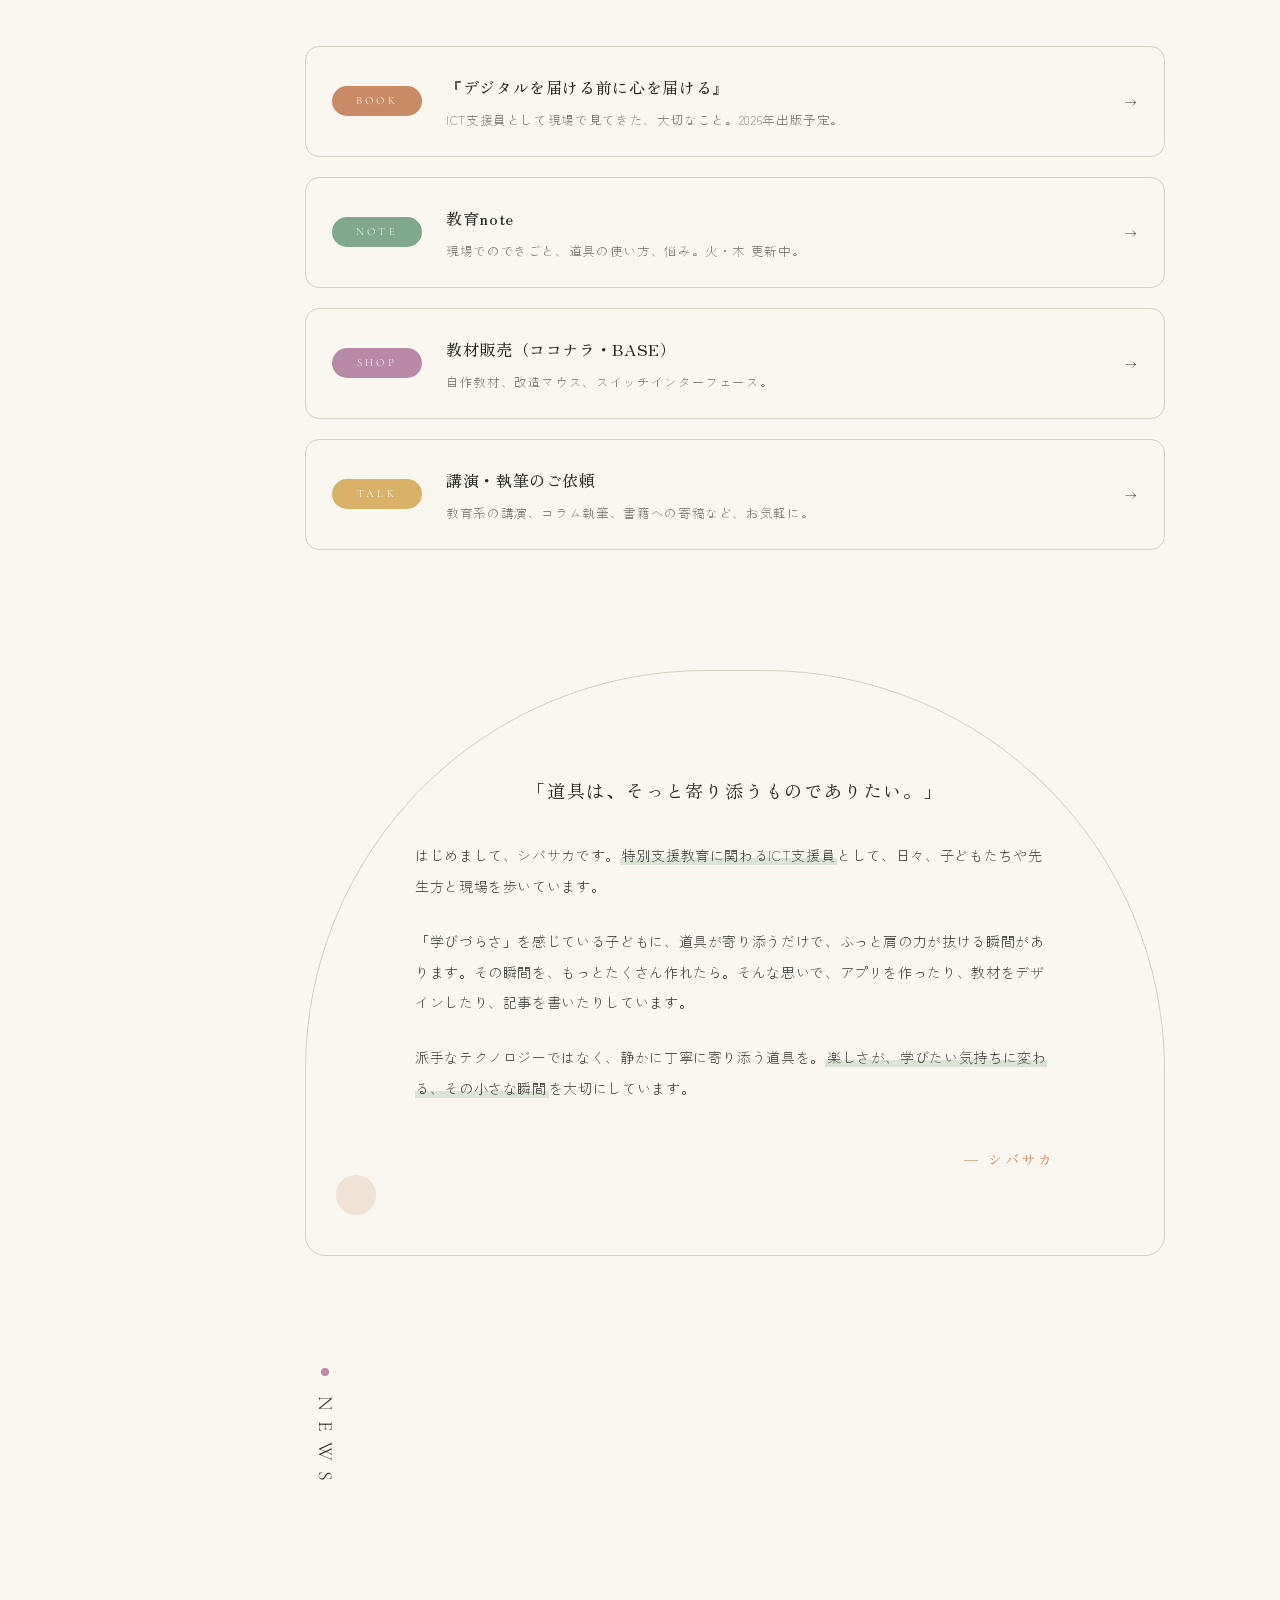
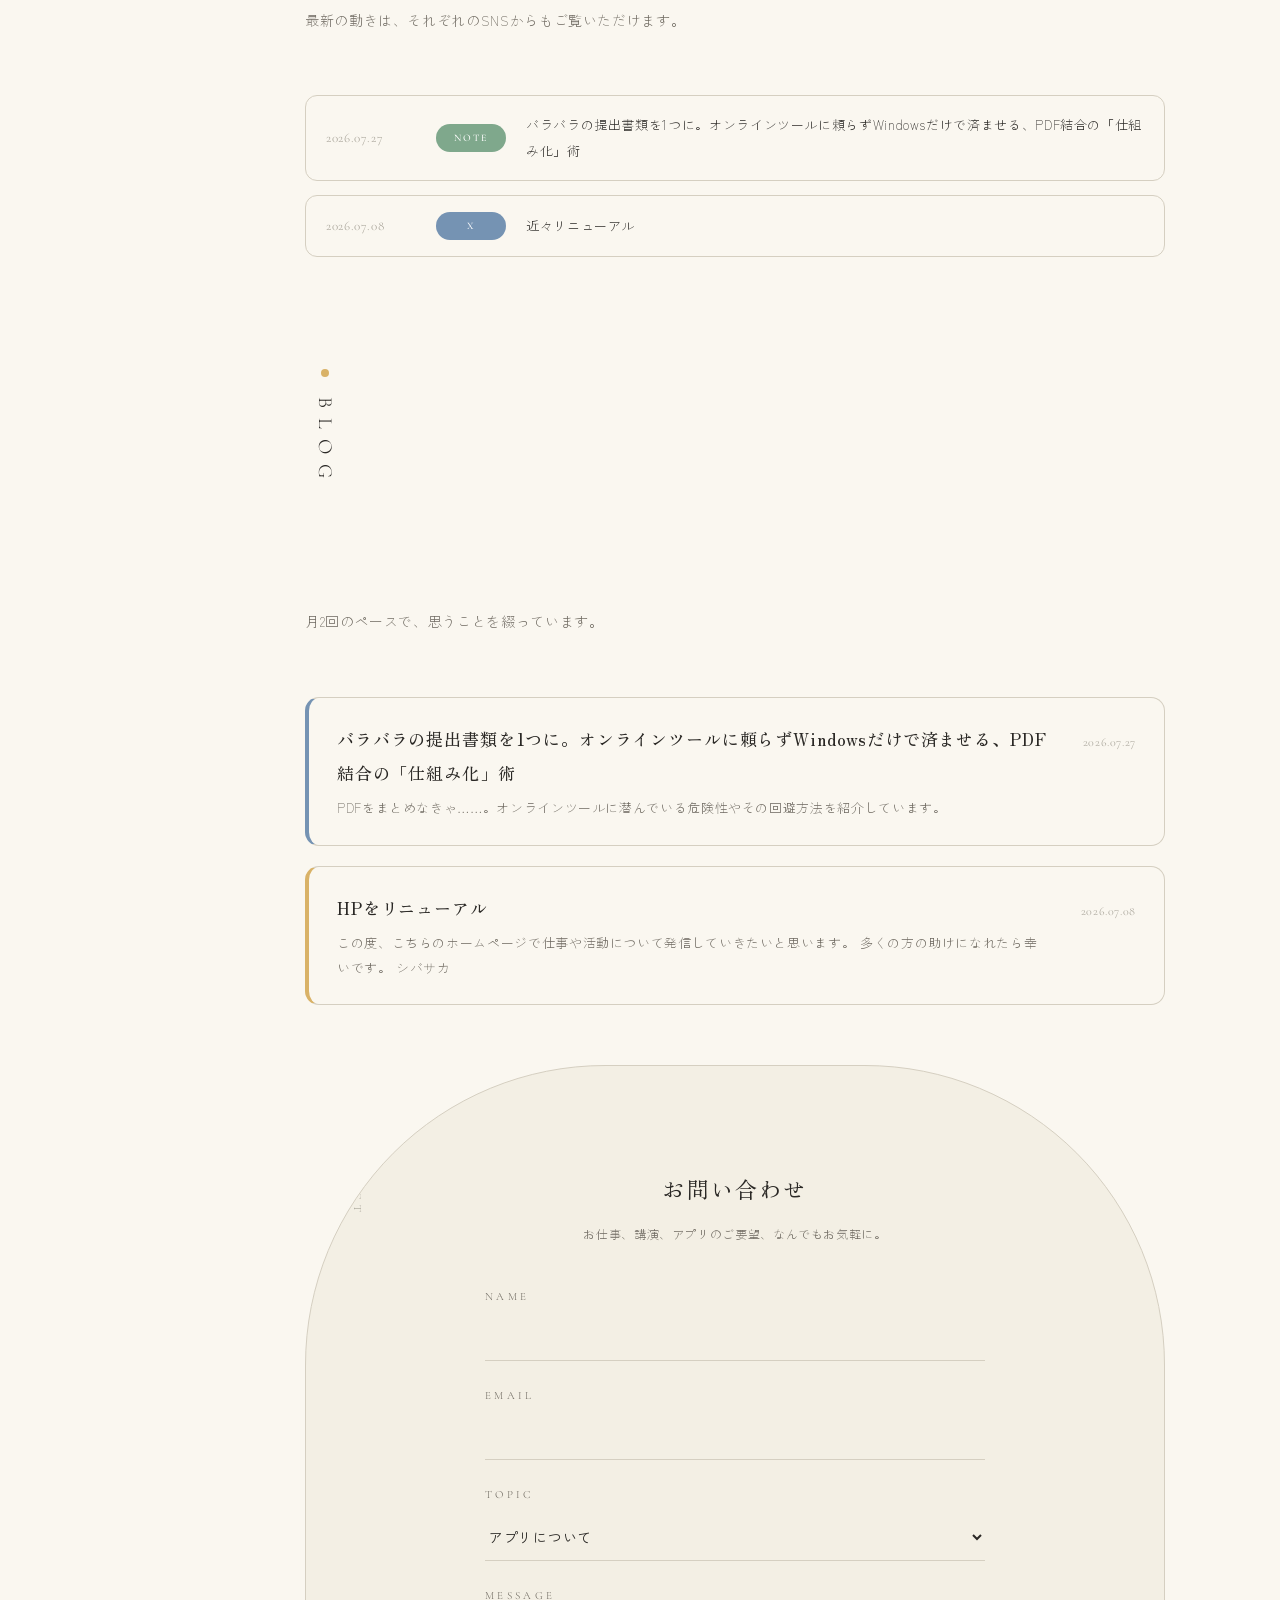
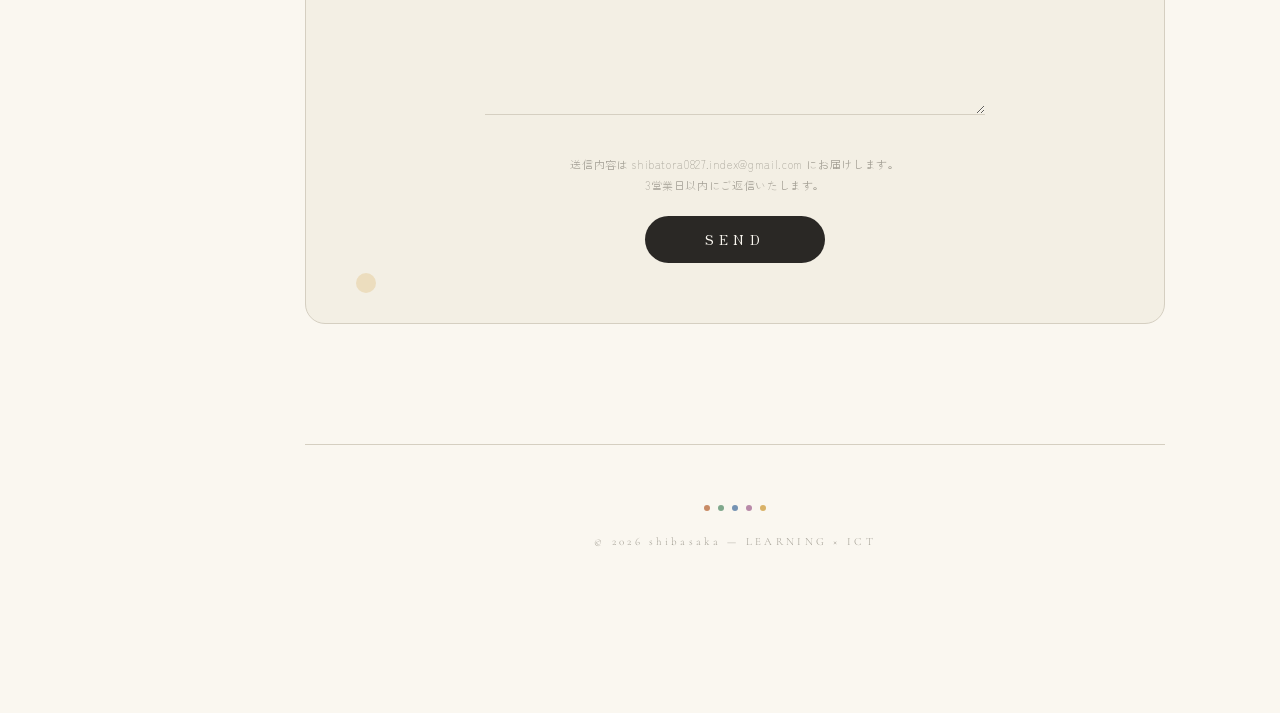
==== commit 99768476: "HPの小さな直し（ABOUTのコメント表示、BLOGのリンク、ぴっとペイの説明）" ====
--- a/index.html
+++ b/index.html
@@ -902,7 +902,7 @@
       <div class="work-num">07</div>
       <div class="work-body">
         <h3>ぴっとペイ</h3>
-        <p>ぴっとレジのペア。電子マネーの練習に。</p>
+        <p>タッチして払う、電子マネーの練習に。</p>
       </div>
       <span class="work-tag">FREE</span>
     </div>
@@ -976,7 +976,7 @@
       <img src="shibasaka_avatar_v2.png" alt="シバサカ">
     </div>
   </div> -->
-  <!-- ↑ アバター画像を追加する時にコメント（<!-- と -->）を外す -->
+  <!-- ↑ アバター画像を追加する時は、上のコメントの記号を外す -->
   <div class="about-text">
     <p class="mincho" style="font-size: 18px; text-align: center; margin-bottom: 30px;">
       「道具は、そっと寄り添うものでありたい。」
@@ -1023,7 +1023,7 @@
       </div>
       <time class="blog-date">2026.07.27</time>
     </a>
-    <a href="undefined" target="_blank" rel="noopener" class="blog-item" style="border-left-color: var(--c5); text-decoration: none; color: inherit;">
+    <a href="https://shibatora0827.github.io/" class="blog-item" style="border-left-color: var(--c5); text-decoration: none; color: inherit;">
       <div>
         <h3 class="blog-title">HPをリニューアル</h3>
         <p class="blog-excerpt">この度、こちらのホームページで仕事や活動について発信していきたいと思います。
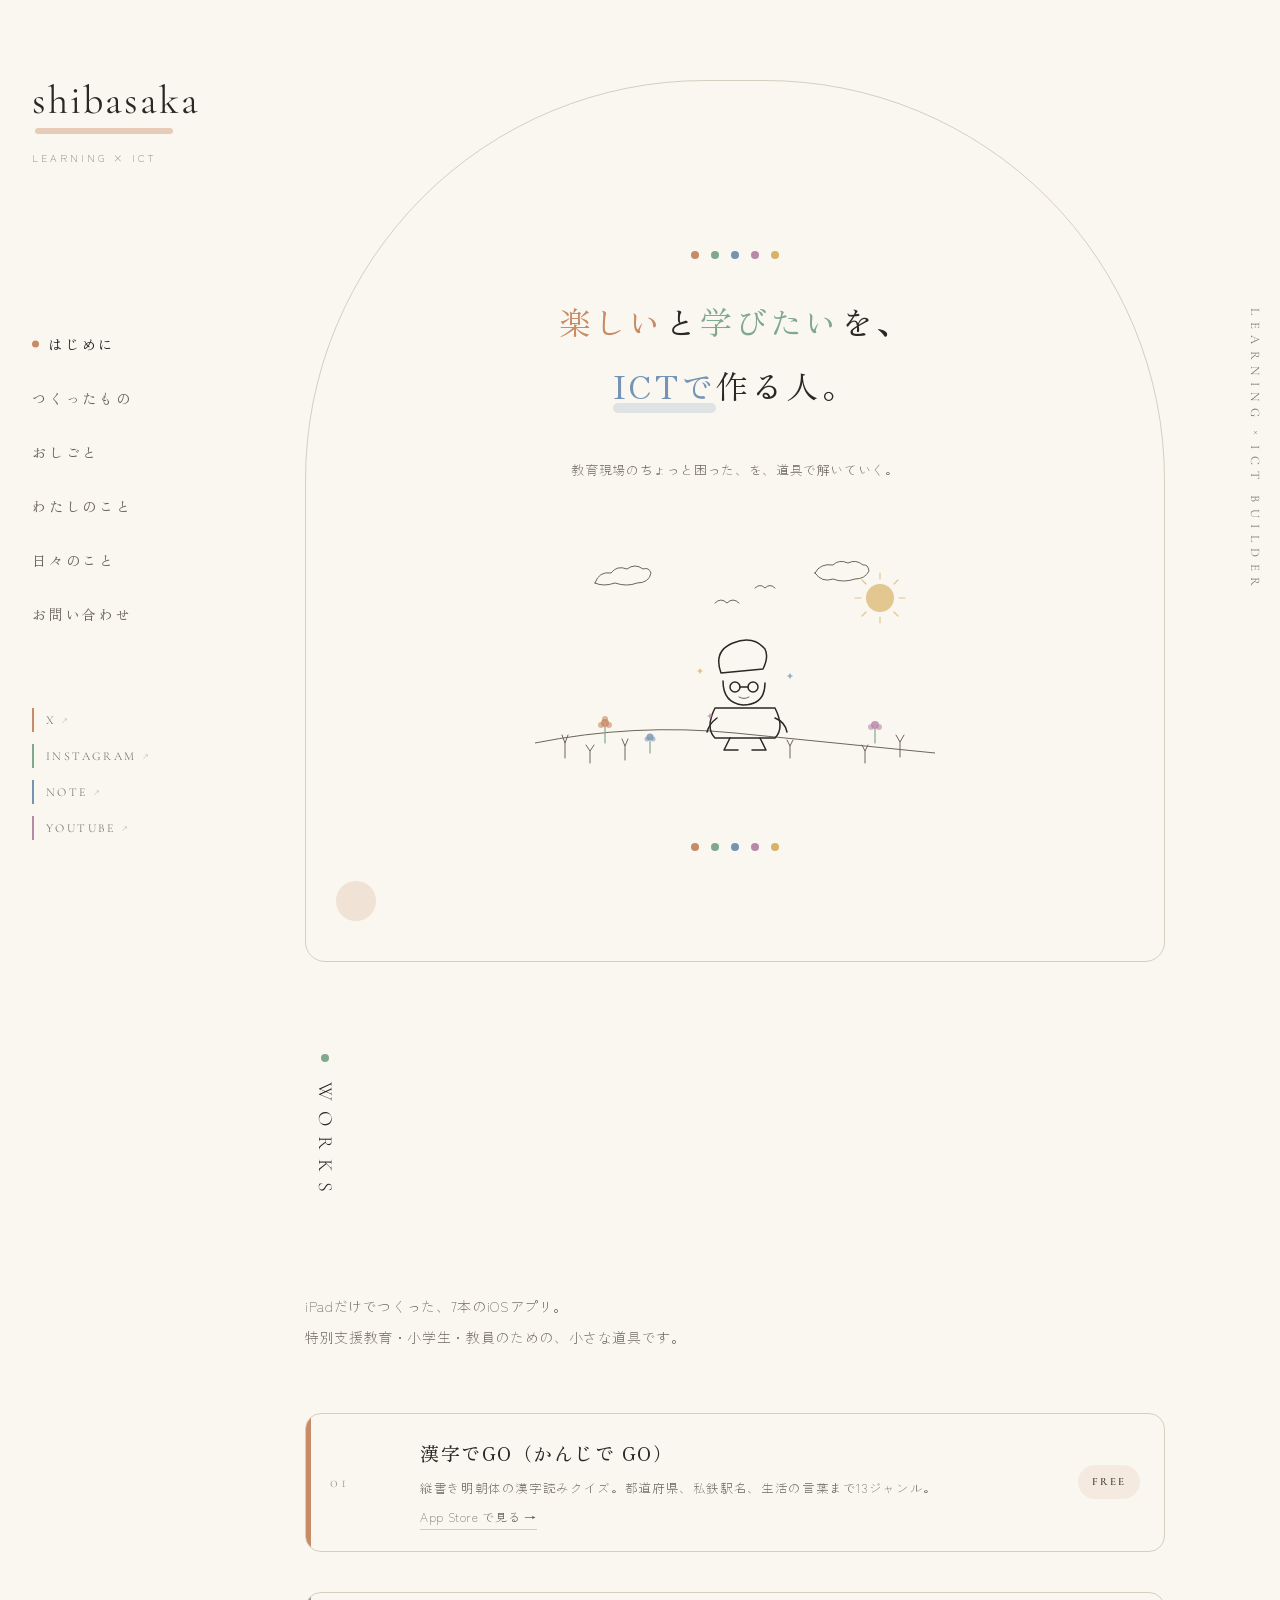
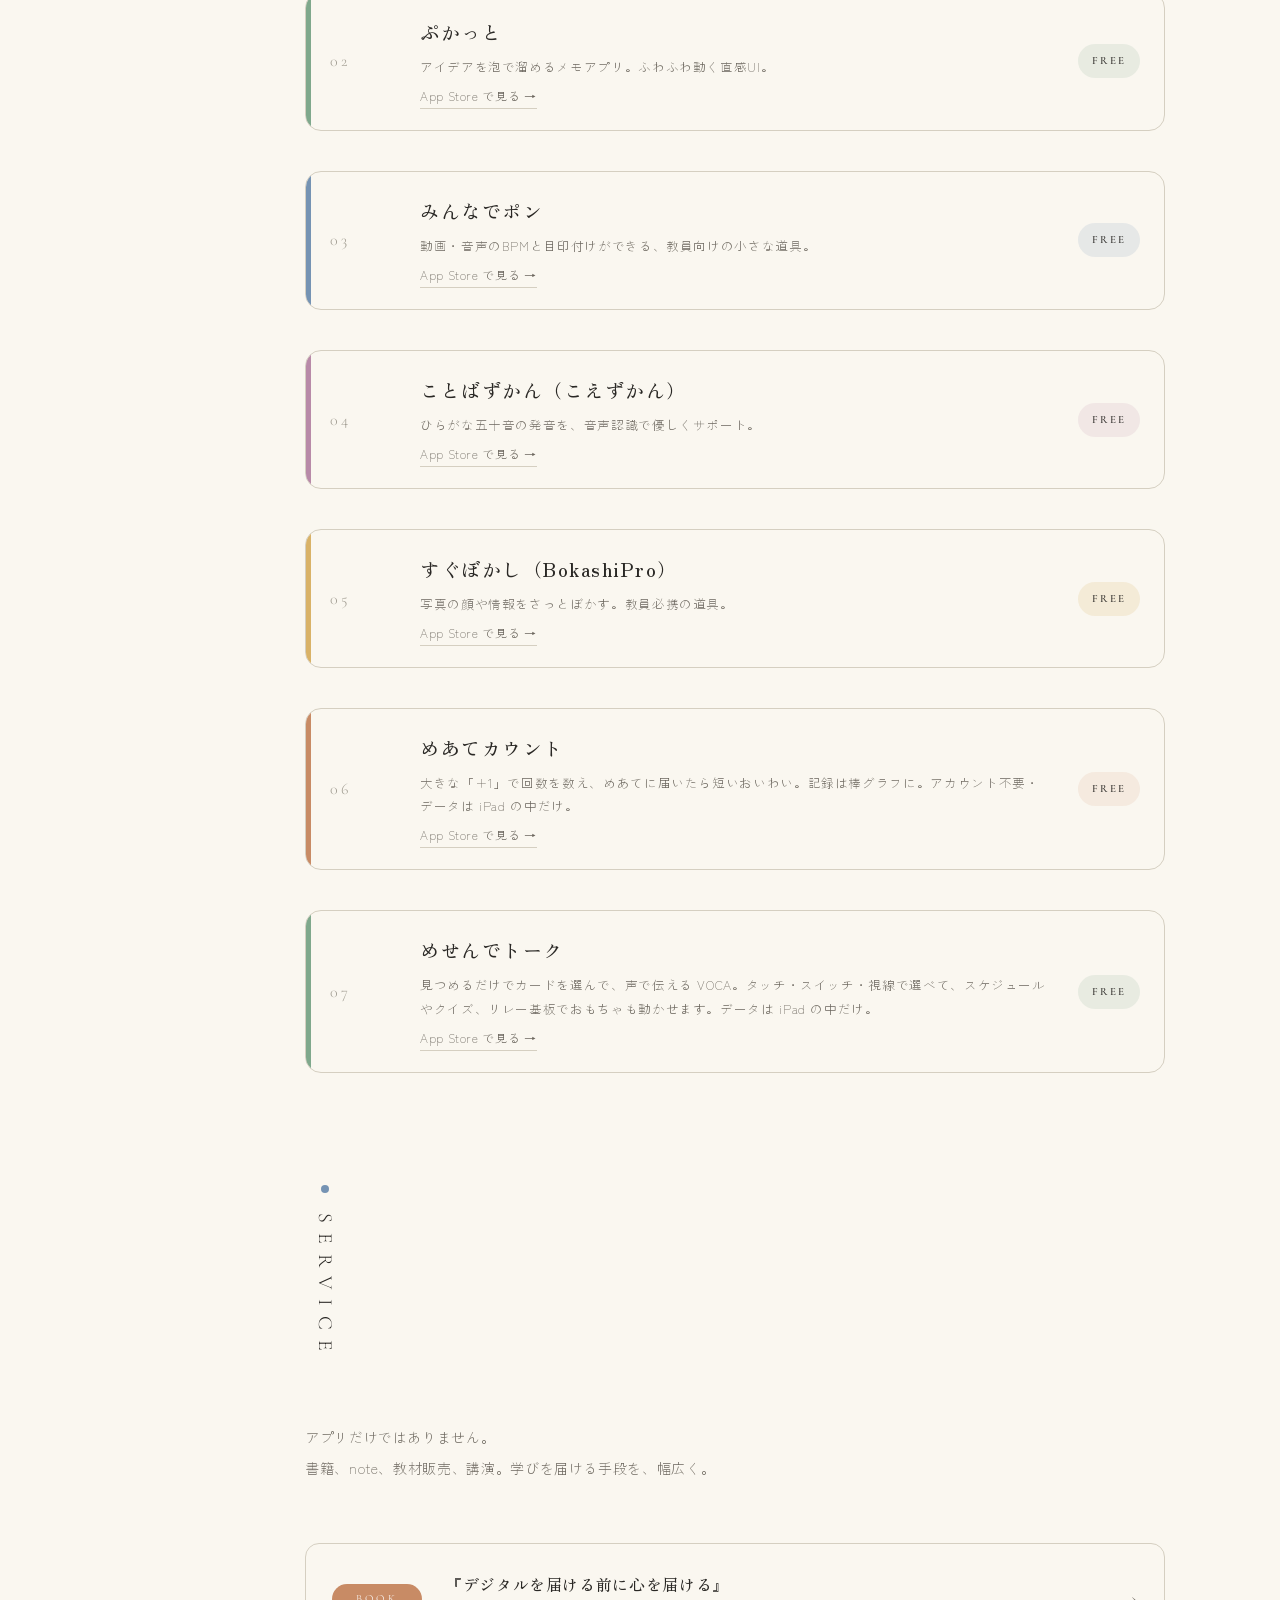
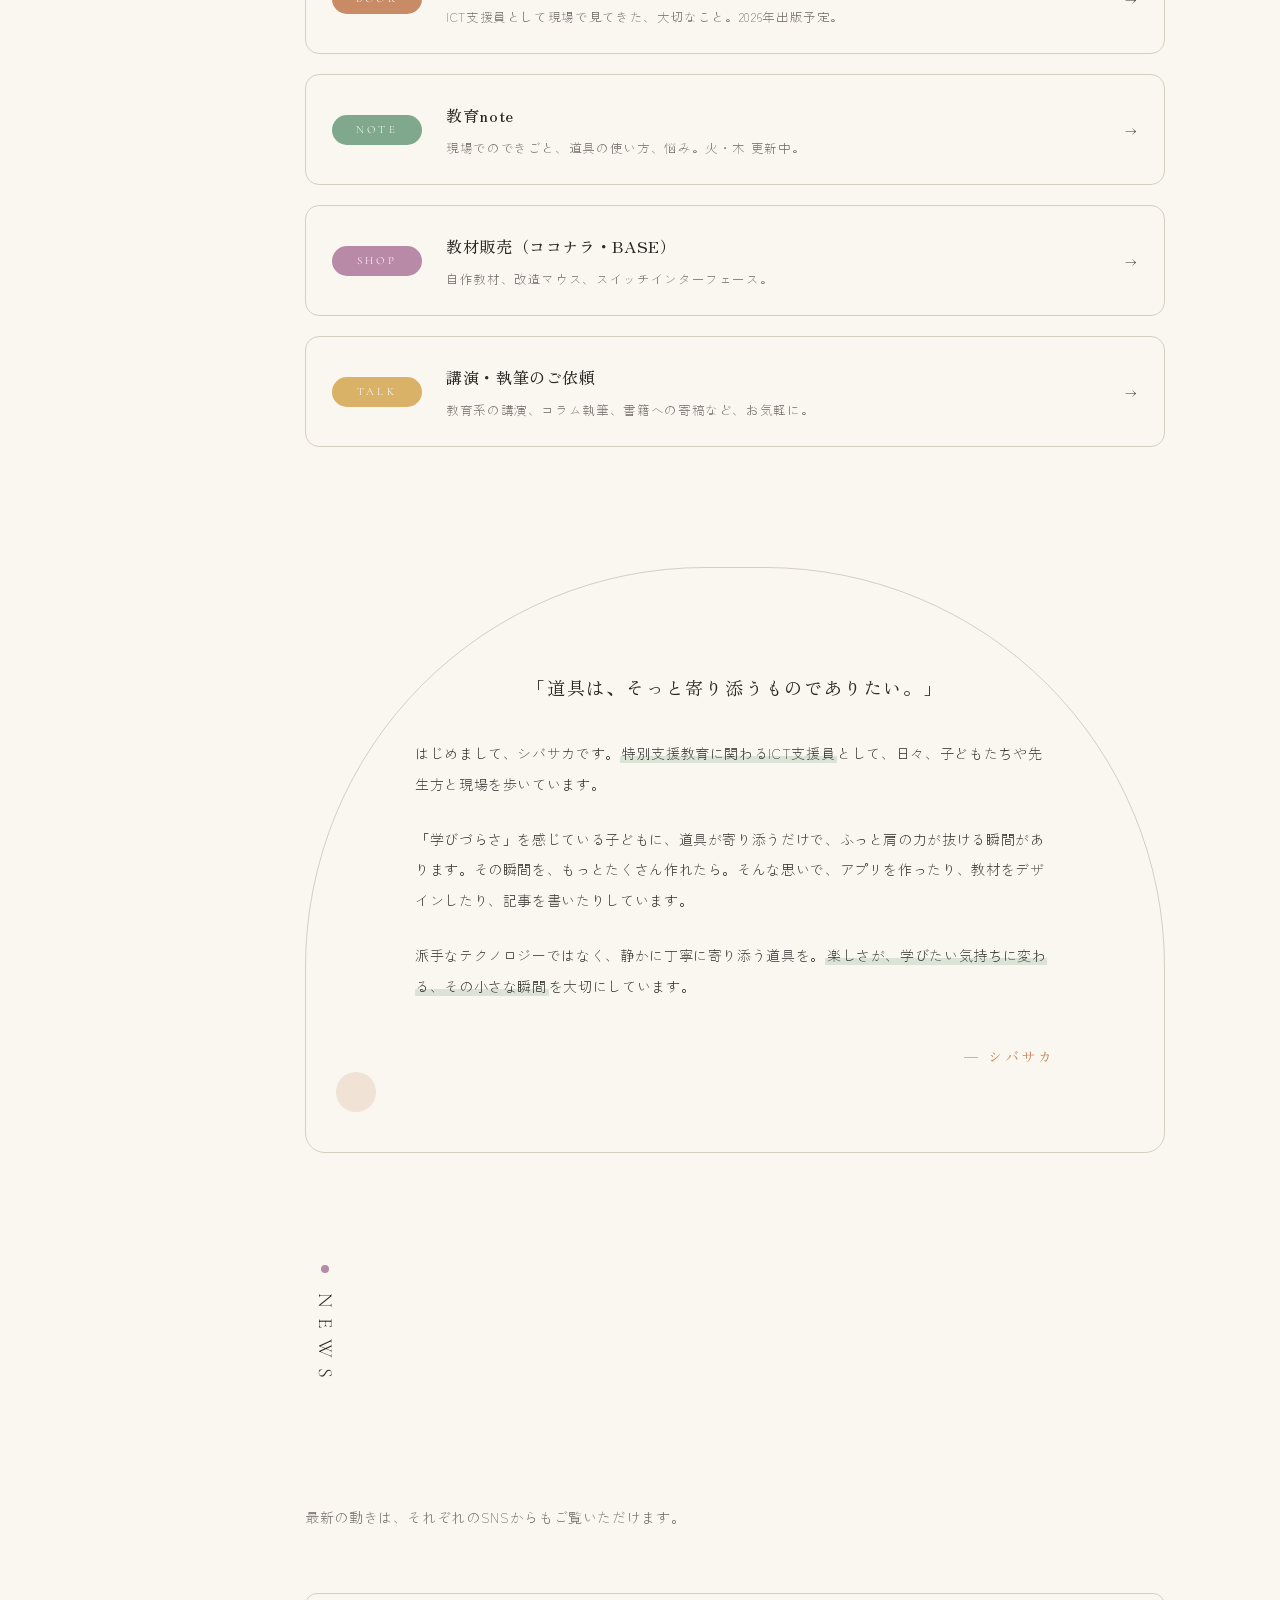
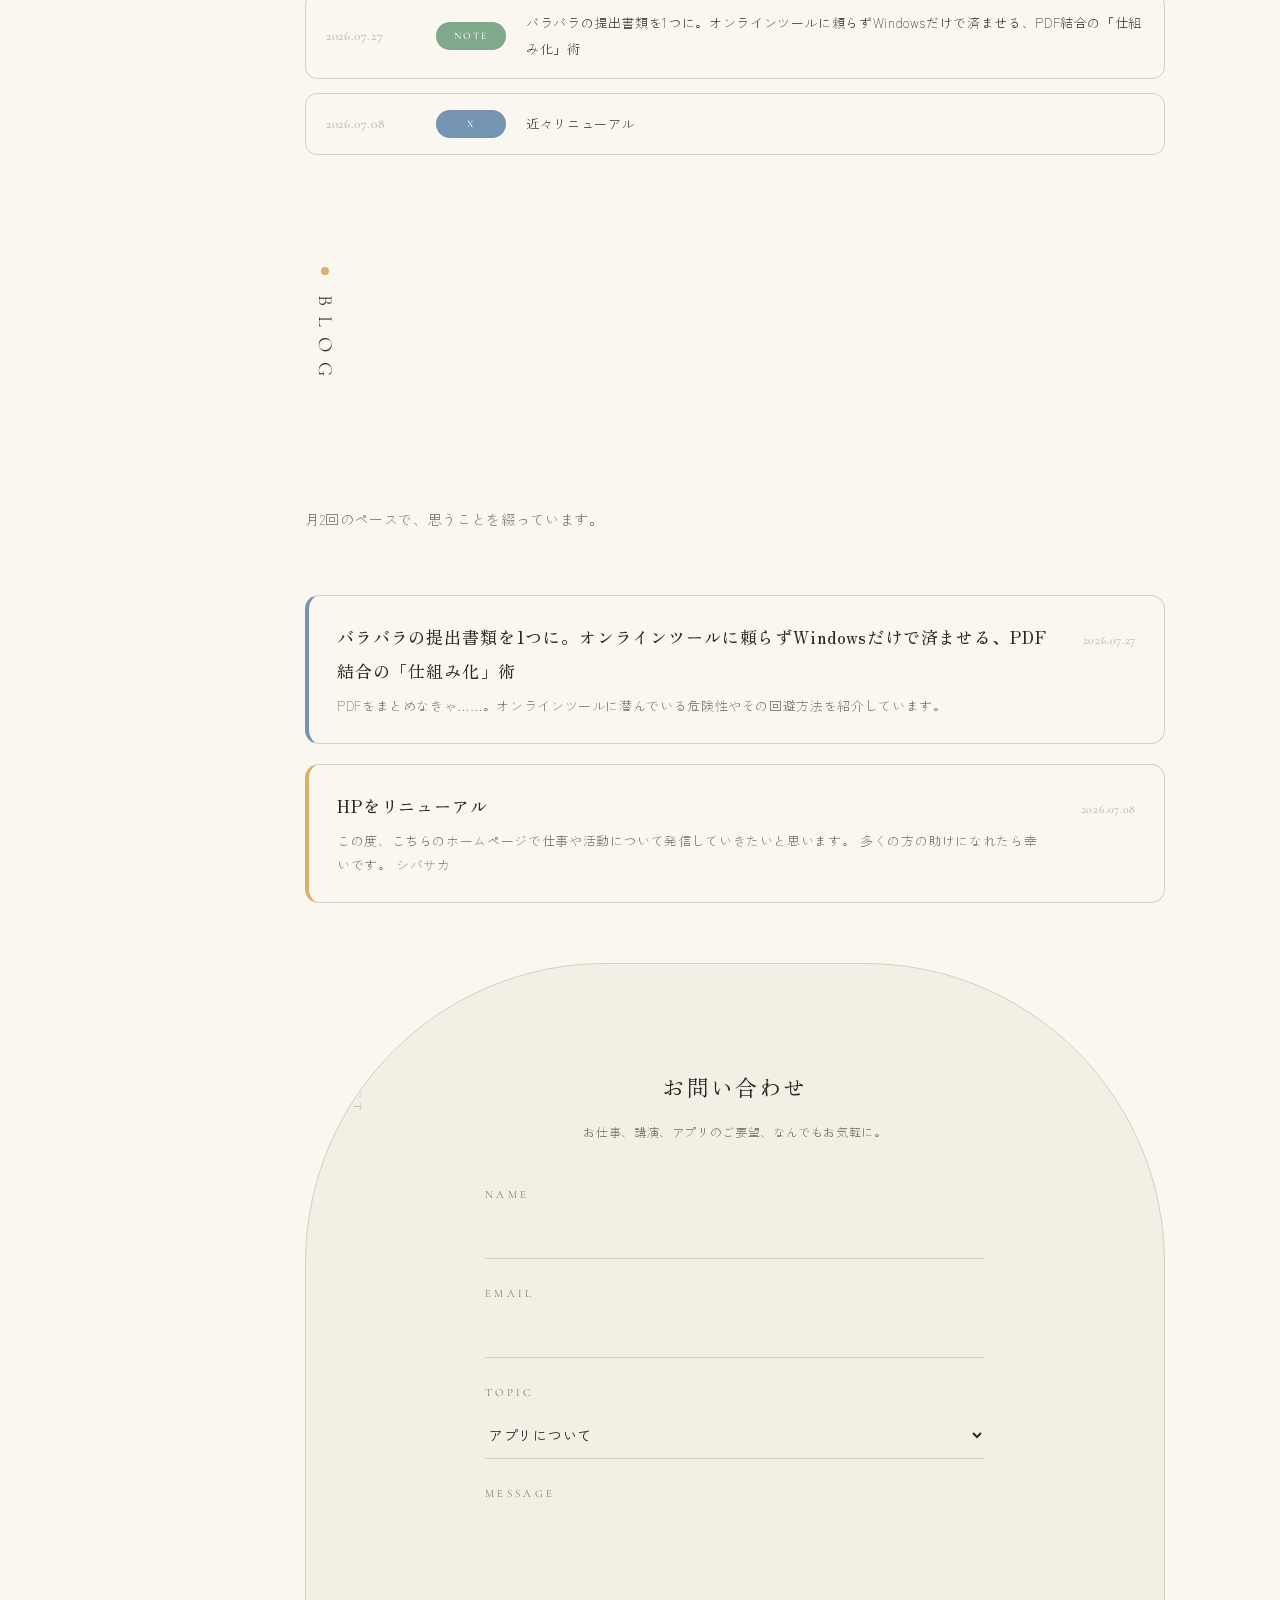
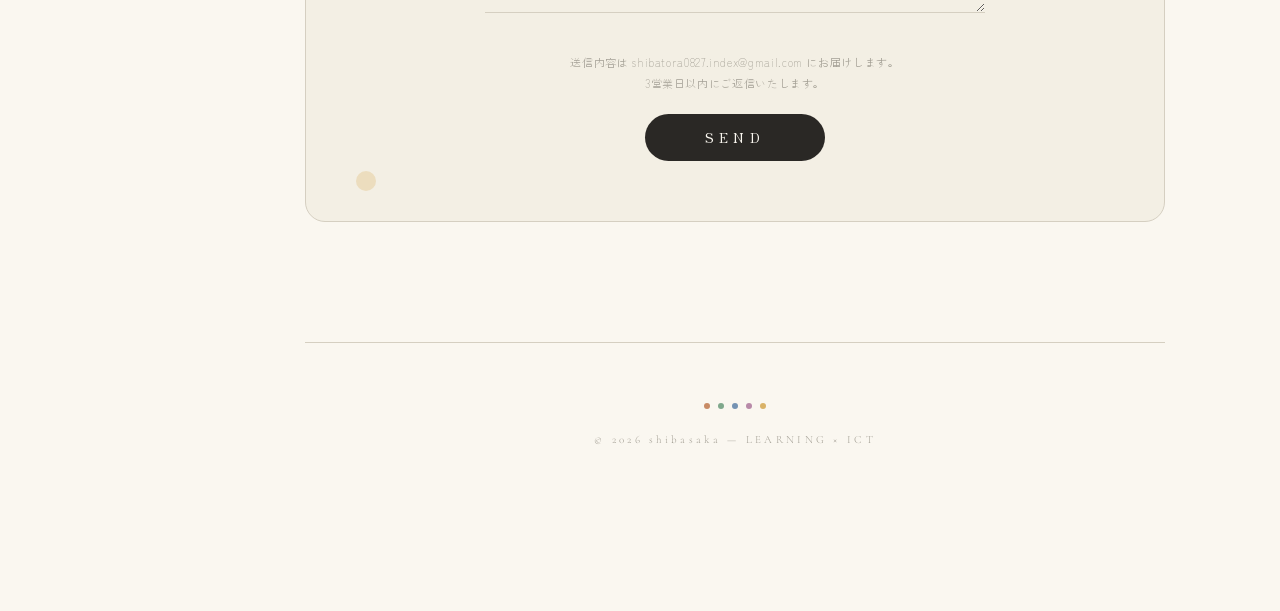
==== commit 03afd9de: "アプリ一覧を7本に（ぴっとペイ・マイ9を外す）、全アプリにApp Storeリンク" ====
--- a/index.html
+++ b/index.html
@@ -845,7 +845,7 @@
 <section id="works">
   <span class="section-title">WORKS</span>
   <p class="section-lead">
-    iPadだけでつくった、9本のiOSアプリ。<br>
+    iPadだけでつくった、7本のiOSアプリ。<br>
     特別支援教育・小学生・教員のための、小さな道具です。
   </p>
   <div class="works-list">
@@ -863,6 +863,7 @@
       <div class="work-body">
         <h3>ぷかっと</h3>
         <p>アイデアを泡で溜めるメモアプリ。ふわふわ動く直感UI。</p>
+        <a class="work-store" href="https://apps.apple.com/jp/app/id6795714049" target="_blank" rel="noopener">App Store で見る →</a>
       </div>
       <span class="work-tag">FREE</span>
     </div>
@@ -871,54 +872,43 @@
       <div class="work-body">
         <h3>みんなでポン</h3>
         <p>動画・音声のBPMと目印付けができる、教員向けの小さな道具。</p>
+        <a class="work-store" href="https://apps.apple.com/jp/app/id6795556703" target="_blank" rel="noopener">App Store で見る →</a>
       </div>
       <span class="work-tag">FREE</span>
     </div>
     <div class="work-item">
       <div class="work-num">04</div>
       <div class="work-body">
-        <h3>マイ9</h3>
-        <p>1日9マスで目標を可視化。習慣を、ヒートマップで積み重ねる。</p>
+        <h3>ことばずかん（こえずかん）</h3>
+        <p>ひらがな五十音の発音を、音声認識で優しくサポート。</p>
+        <a class="work-store" href="https://apps.apple.com/jp/app/id6794607146" target="_blank" rel="noopener">App Store で見る →</a>
       </div>
       <span class="work-tag">FREE</span>
     </div>
     <div class="work-item">
       <div class="work-num">05</div>
       <div class="work-body">
-        <h3>ことばずかん（こえずかん）</h3>
-        <p>ひらがな五十音の発音を、音声認識で優しくサポート。</p>
+        <h3>すぐぼかし（BokashiPro）</h3>
+        <p>写真の顔や情報をさっとぼかす。教員必携の道具。</p>
+        <a class="work-store" href="https://apps.apple.com/jp/app/id6789731669" target="_blank" rel="noopener">App Store で見る →</a>
       </div>
       <span class="work-tag">FREE</span>
     </div>
     <div class="work-item">
       <div class="work-num">06</div>
       <div class="work-body">
-        <h3>すぐぼかし（BokashiPro）</h3>
-        <p>写真の顔や情報をさっとぼかす。教員必携の道具。</p>
+        <h3>めあてカウント</h3>
+        <p>大きな「＋1」で回数を数え、めあてに届いたら短いおいわい。記録は棒グラフに。アカウント不要・データは iPad の中だけ。</p>
+        <a class="work-store" href="https://apps.apple.com/jp/app/id6829353133" target="_blank" rel="noopener">App Store で見る →</a>
       </div>
       <span class="work-tag">FREE</span>
     </div>
     <div class="work-item">
       <div class="work-num">07</div>
       <div class="work-body">
-        <h3>ぴっとペイ</h3>
-        <p>タッチして払う、電子マネーの練習に。</p>
-      </div>
-      <span class="work-tag">FREE</span>
-    </div>
-    <div class="work-item">
-      <div class="work-num">08</div>
-      <div class="work-body">
-        <h3>めあてカウント</h3>
-        <p>大きな「＋1」で回数を数え、めあてに届いたら短いおいわい。記録は棒グラフに。アカウント不要・データは iPad の中だけ。</p>
-      </div>
-      <span class="work-tag">FREE</span>
-    </div>
-    <div class="work-item">
-      <div class="work-num">09</div>
-      <div class="work-body">
         <h3>めせんでトーク</h3>
         <p>見つめるだけでカードを選んで、声で伝える VOCA。タッチ・スイッチ・視線で選べて、スケジュールやクイズ、リレー基板でおもちゃも動かせます。データは iPad の中だけ。</p>
+        <a class="work-store" href="https://apps.apple.com/jp/app/id6831840368" target="_blank" rel="noopener">App Store で見る →</a>
       </div>
       <span class="work-tag">FREE</span>
     </div>
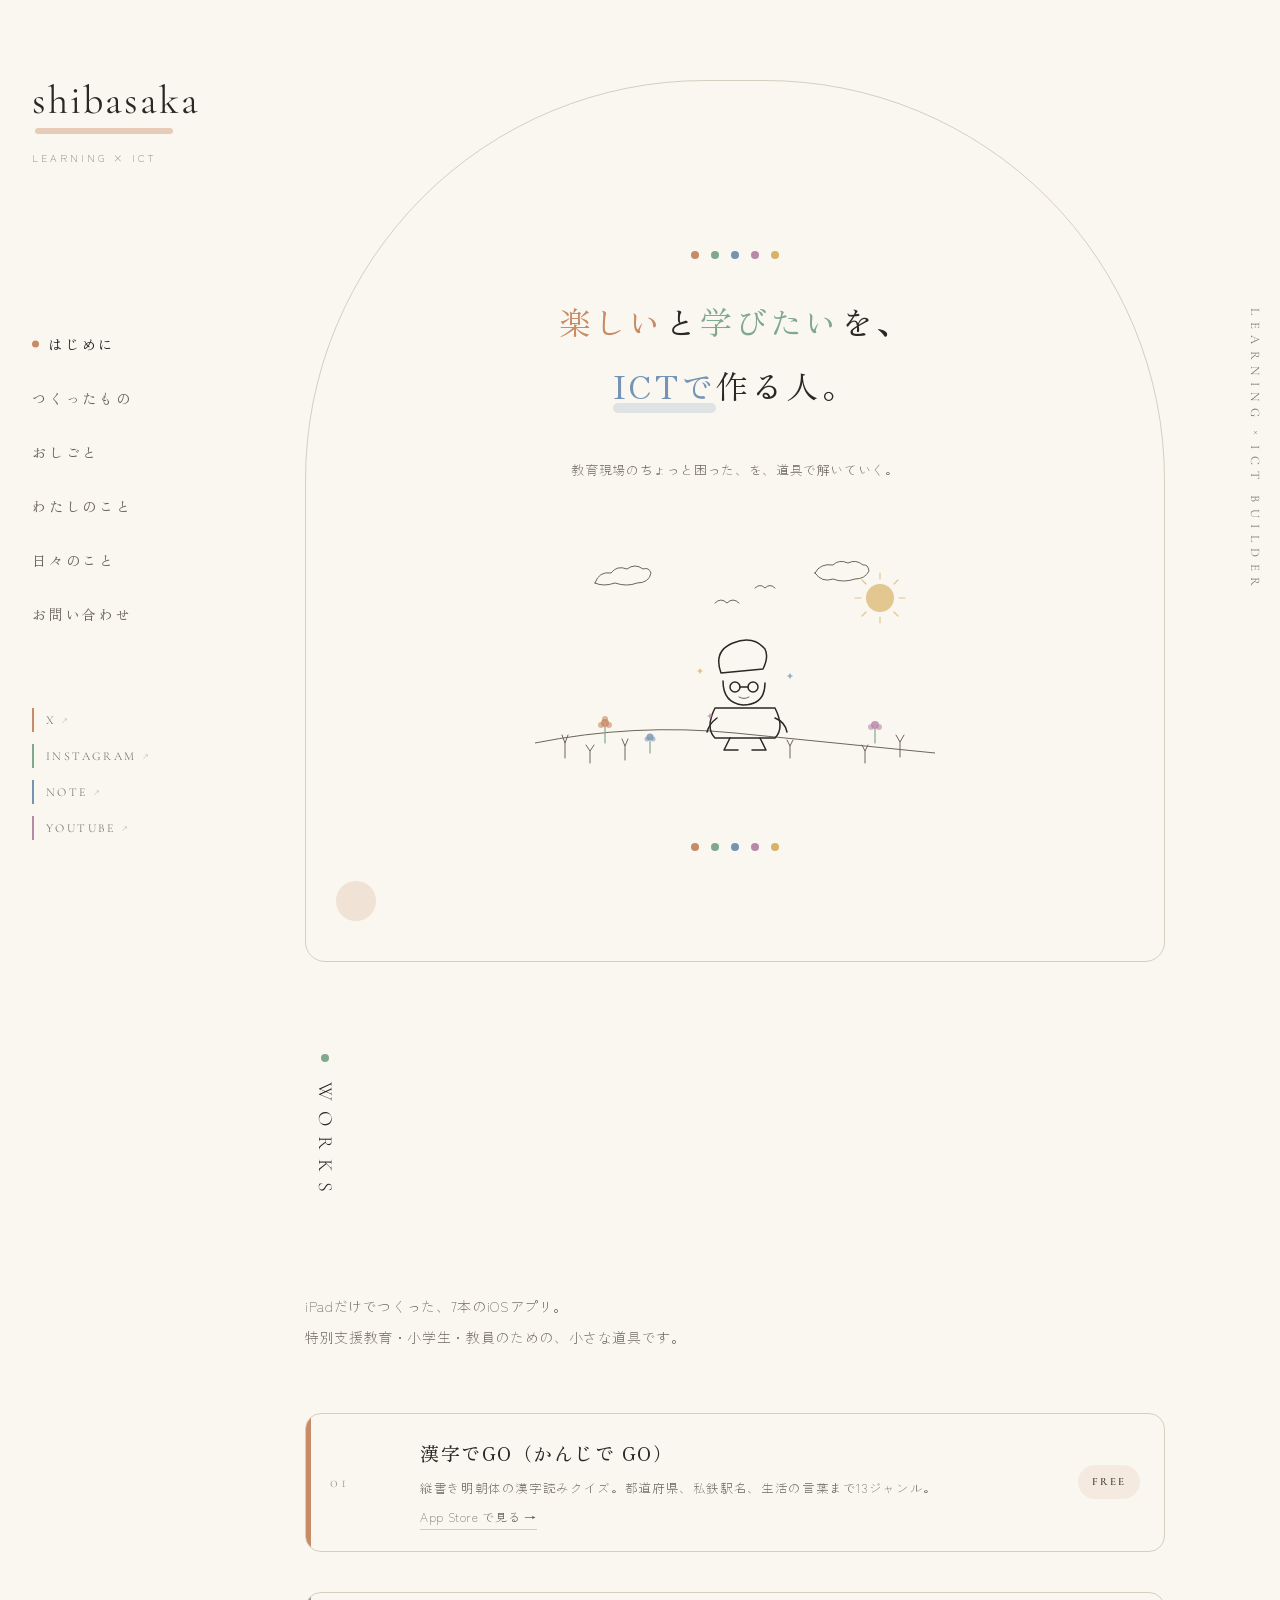
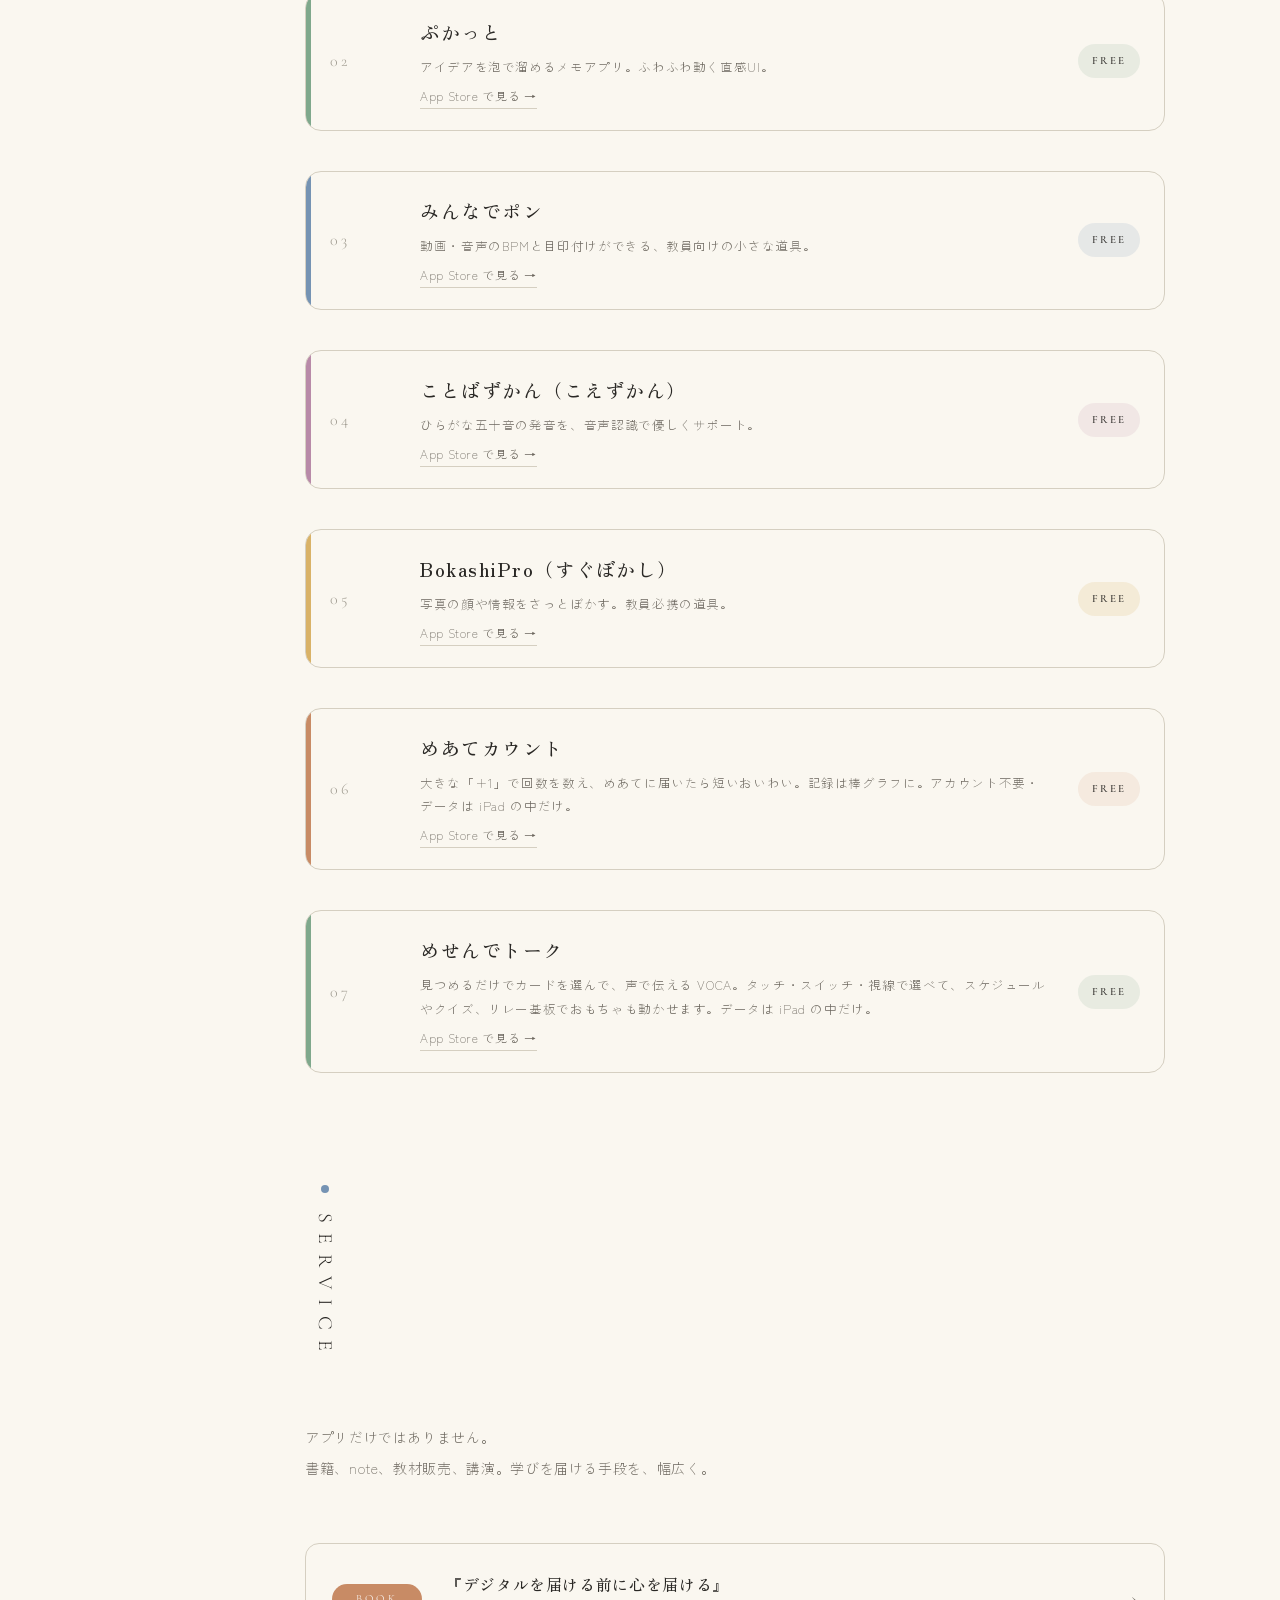
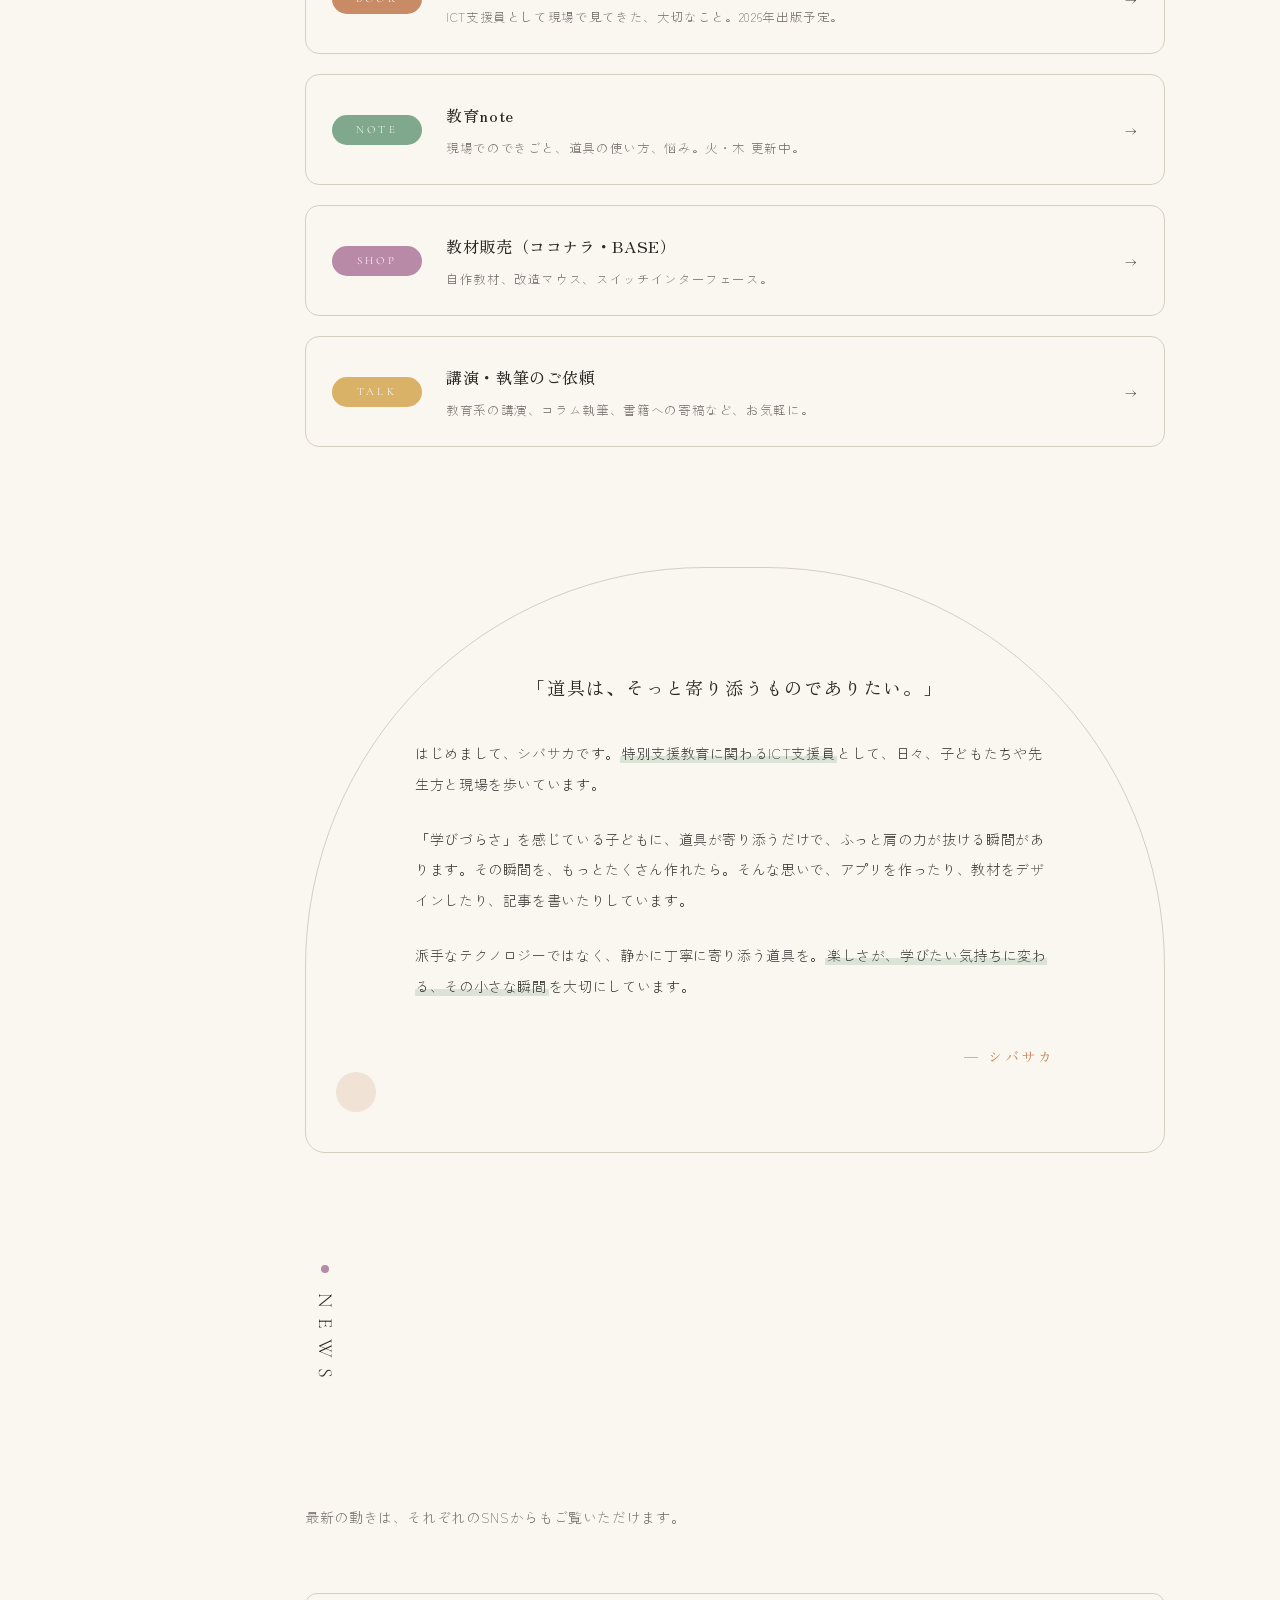
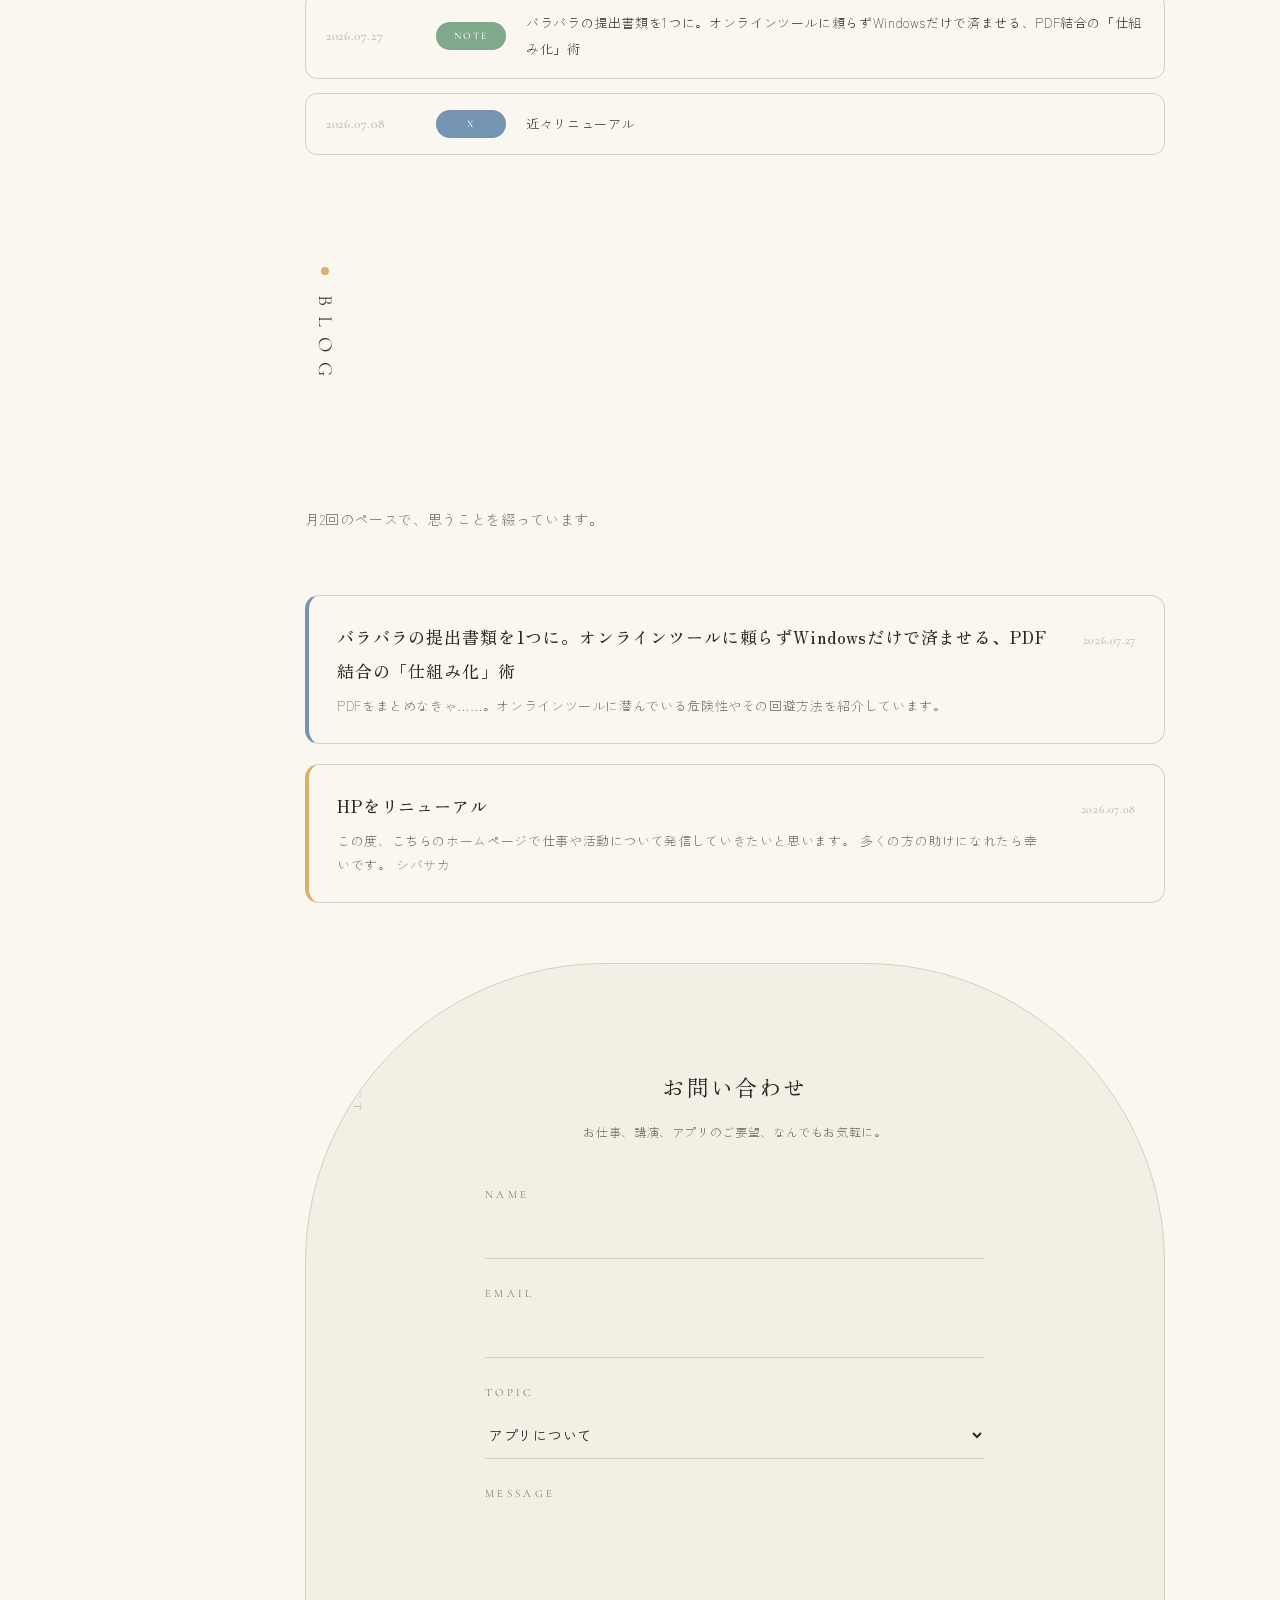
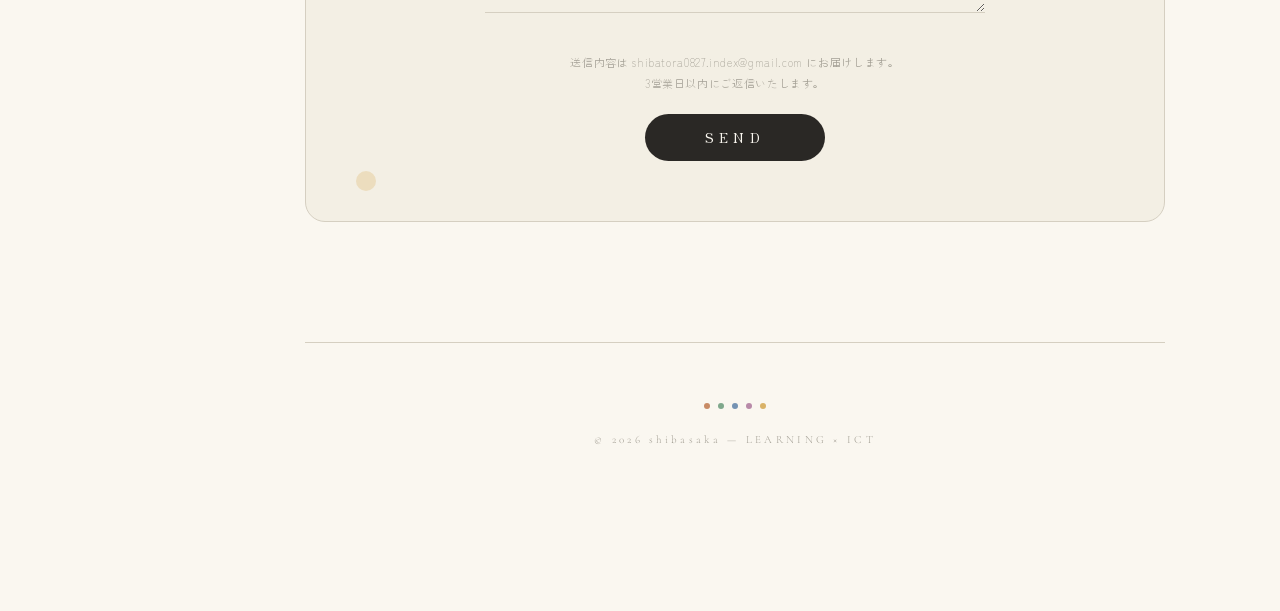
==== commit b155451b: "BokashiProの表記をストア名に合わせる、未公開アプリ（ぴっとペイ・マイ9）をプライバシーポリシーから外す" ====
--- a/index.html
+++ b/index.html
@@ -888,7 +888,7 @@
     <div class="work-item">
       <div class="work-num">05</div>
       <div class="work-body">
-        <h3>すぐぼかし（BokashiPro）</h3>
+        <h3>BokashiPro（すぐぼかし）</h3>
         <p>写真の顔や情報をさっとぼかす。教員必携の道具。</p>
         <a class="work-store" href="https://apps.apple.com/jp/app/id6789731669" target="_blank" rel="noopener">App Store で見る →</a>
       </div>
